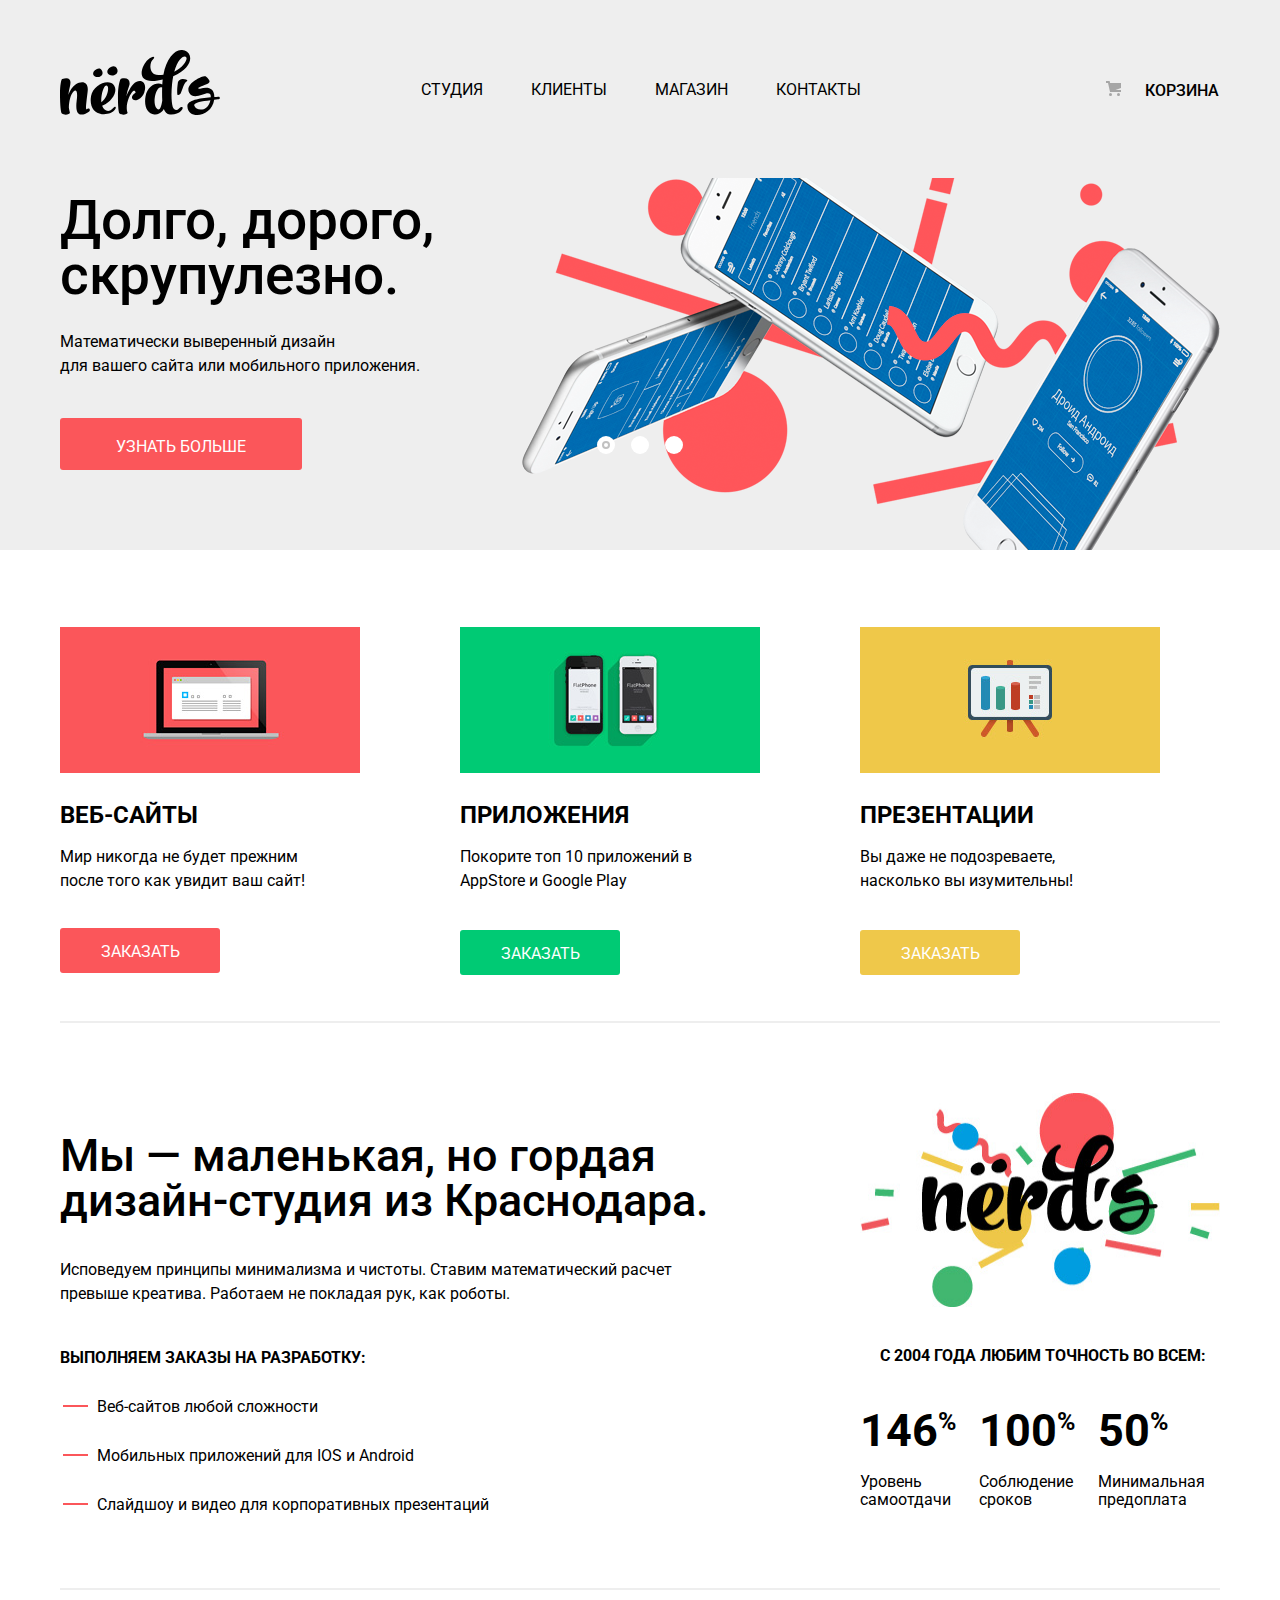
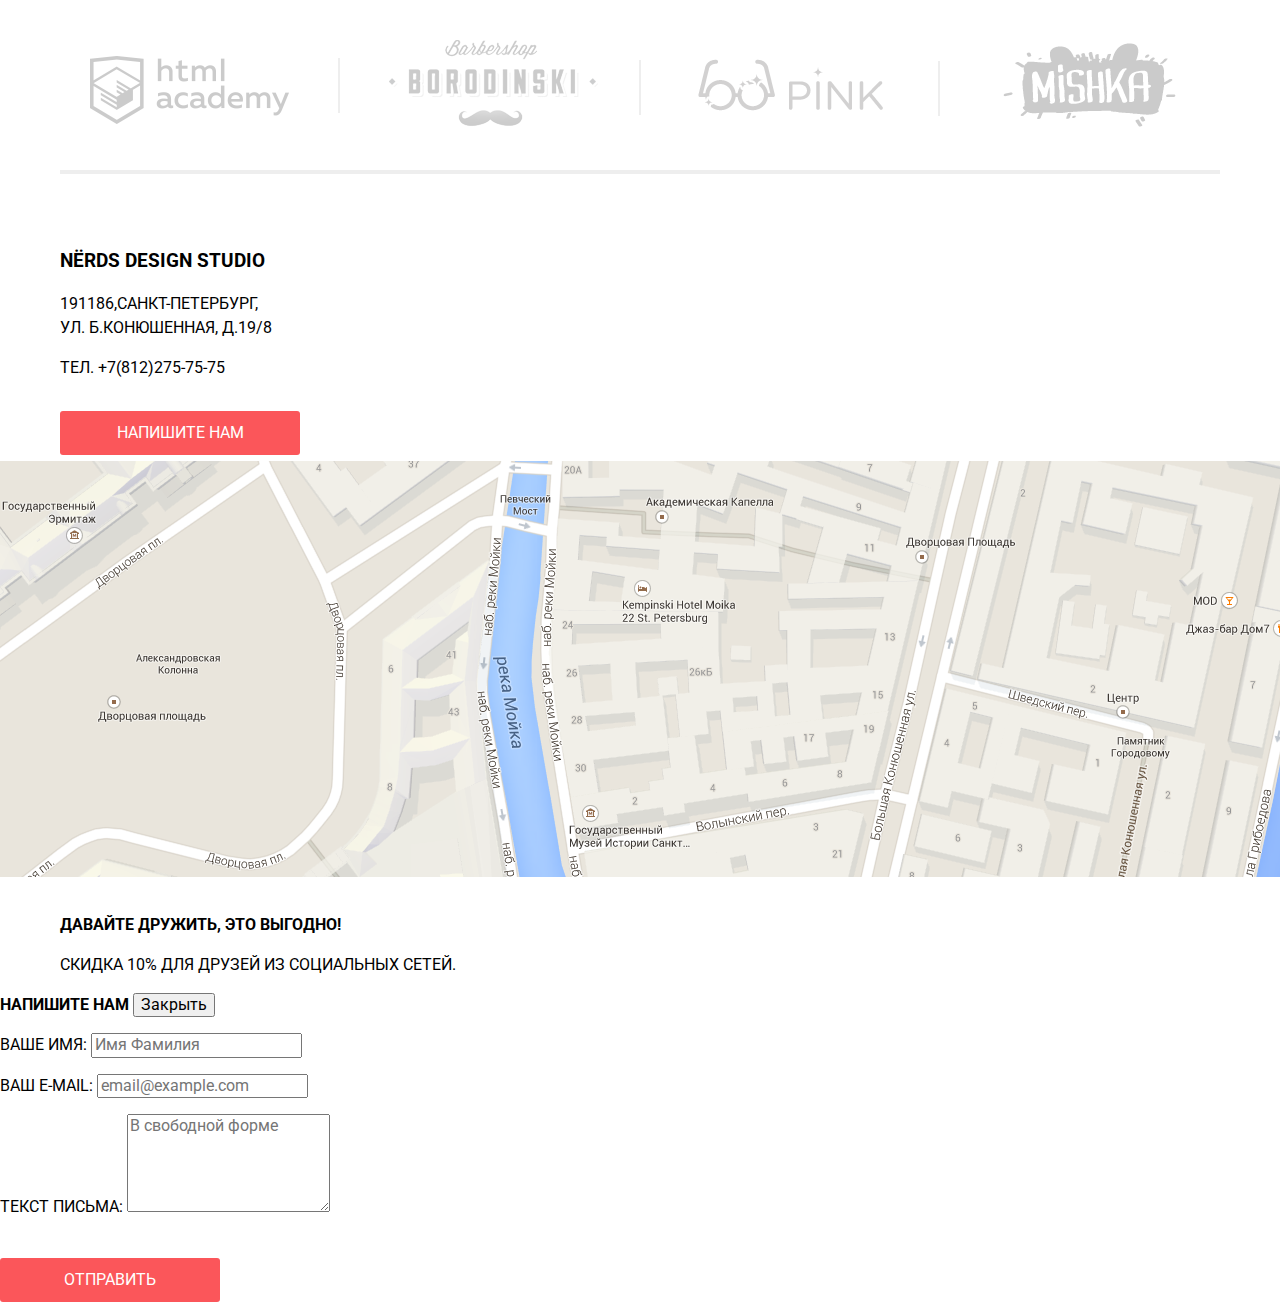
==== index.html @ 2852c3c3 "К макету3" ====
<!DOCTYPE html>
<html lang="ru">

<head>
  <meta charset="utf-8">
  <title>HTML Academy: Нёрдс</title>
  <link href="https://fonts.googleapis.com/css?family=Roboto:400,500,700&amp;subset=cyrillic" rel="stylesheet">
  <link href="css/normalize.css" rel="stylesheet">
  <link href="css/style.css" rel="stylesheet">
  <script src="js/script.js"></script>
</head>

<body>
  <header class="main-header">
    <div class="container">
      <nav class="main-navigation">
        <a class="logo">
        <img src="img/nerds-logo.svg" width="160" height="65" alt="NЕRDS дизайн-студия">
      </a>
        <ul class="site-navigation">
          <li class="site-navigation-item">
            <a href="studio.html">
            Студия
          </a>
          </li>
          <li class="site-navigation-item">
            <a href="clients.html">
            Клиенты
          </a>
          </li>
          <li class="site-navigation-item">
            <a href="inner.html">
            Магазин
          </a>
          </li>
          <li class="site-navigation-item">
            <a href="contacts.html">
            Контакты
          </a>
          </li>
        </ul>
        <div class="user-navigation">
          <p class="cart">
            <img src="img/cart-icon.svg">
            <a href="cart.html">
            Корзина
          </a>
          </p>
        </div>
      </nav>
      <section class="slider">
        <h2 class="visually-hidden">Наши преимущества</h2>
        <div class="slider-controls">
          <i class="active"></i>
          <i></i>
          <i></i>
        </div>
        <article class="slider-item first">
          <p class="title">Долго, дорого,<br> скрупулезно.
          </p>
          <p class="text">Математически выверенный дизайн<br> для вашего сайта или мобильного приложения.</p>
          <a class="button button-slider" href=#>Узнать больше</a>
        </article>
        <article class="slider-item second">
          <p class="title">Любим математику как никто другой</p>
          <p class="text">Никакого креатива, только математические формулы для расчета идеальных пропорций.</p>
          <a class="button button-slider" href=#>Узнать больше</a>
        </article>
        <article class="slider-item third">
          <p class="title">Только ночь,<br> только хардкор</p>
          <p class="text">Работать днем, как все? Мы против этого.<br> Ближе к полуночи работа только начинается.</p>
          <a class="button button-slider" href=#>Узнать больше</a>
        </article>
      </section>
    </div>
  </header>
  <main class="container">
    <section class="advantages">
      <h2 class="visually-hidden">Наши услуги</h2>
      <ul>
        <li class="advantage-item">
          <img src="img/web.png" width="300" height="146" alt="Веб-сайты">
          <h3>Веб-сайты</h3>
          <p>Мир никогда не будет прежним после того как увидит ваш сайт!</p>
          <a class="button advantage-web" href=#>Заказать</a>
        </li>
        <li class="advantage-item">
          <img src="img/apps.png" width="300" height="146" alt="Приложения">
          <h3>Приложения</h3>
          <p>Покорите топ 10 приложений в AppStore и Google Play</p>
          <a class="button advantage-app" href=#>Заказать</a>
        </li>
        <li class="advantage-item">
          <img src="img/presentation.png" width="300" height="146" alt="Презентации">
          <h3>Презентации</h3>
          <p>Вы даже не подозреваете,<br>насколько вы изумительны!</p>
          <a class="button advantage-presentation" href=#>Заказать</a>
        </li>
      </ul>
    </section>
    <div class="wrap-column">
      <div class="information">
        <h3>Мы — маленькая, но гордая
           дизайн-студия из Краснодара.</h3>
        <p>Исповедуем принципы минимализма и чистоты. Ставим математический расчет превыше креатива. Работаем не покладая рук, как роботы.</p>
        <b>Выполняем заказы на разработку:</b>
        <ul class="products">
          <li class="product-item">
            Веб-сайтов любой сложности
          </li>
          <li class="product-item">
            Мобильных приложений для IOS и Android
          </li>
          <li class="product-item">
            Слайдшоу и видео для корпоративных презентаций
          </li>
        </ul>
      </div>

      <div class="statistic">
        <h2 class="visually-hidden">Наша статистика</h2>
        <figure>
          <img src="img/nerds-illustration.png" width="360" height="214" alt="логотип NERDS">
        </figure>

        <h3>С 2004 года любим точность во всем:</h3>
        <ul>
          <li class="statistic-item">
            <b>146<span>%</span></b>
            <p>Уровень самоотдачи</p>
          </li>
          <li class="statistic-item">
            <b>100<span>%</span></b>
            <p>Соблюдение сроков</p>
          </li>
          <li class="statistic-item">
            <b>50<span>%</span></b>
            <p>Минимальная предоплата</p>
          </li>
        </ul>
      </div>
    </div>
    <section class="wrap-partners">
      <h2 class="visually-hidden">Наши партнеры</h2>
      <ul class="partners">
        <li class="partner-item">
          <a class="logo-item" href="https://htmlacademy.ru/intensive/htmlcss">
           <img src="img/logo-html.png" alt="лого htmlacademy">
         </a>
        </li>
        <li class="partner-item">
          <a class="logo-item" href="borodinsky.ru">
           <img src="img/logo-barber.png" alt="лого барбершоп Бородинский">
         </a>
        </li>
        <li class="partner-item">
          <a class="logo-item" href="pink.ru">
           <img src="img/logo-pinkapp.png" alt="лого Pink">
         </a>
        </li>
        <li class="partner-item">
          <a class="logo-item" href="mishka.ru">
           <img src="img/logo-mishkashop.png" alt="лого Mishka">
         </a>
        </li>
      </ul>
    </section>
  </main>
  <footer class="main-footer">
    <h3 class="visually-hidden">Контакты</h3>
    <section class="map-container">
      <div class="container">
        <div class="container-mark">
          <h3 class="visually-hidden">Как до нас добраться</h3>
          <h3>NЁRDS DESIGN STUDIO</h3>
          <p class="text">191186,Санкт-Петербург,<br> ул. Б.Конюшенная, д.19/8</p>
          <p class="phone">тел. +7(812)275-75-75</p>
          <a class="button write" href="#">
            Напишите нам
          </a>
        </div>
      </div>
      <img src="img/map.png" alt="Адрес офиса:Санкт-Петербург, ул. Б.Конюшенная, д.19/8">
    </section>
    <div class="container">
      <section class="social">
        <div class="footer-social">
          <a class="social-vk" href="#"><svg xmlns="http://www.w3.org/2000/svg" width="26" height="15" viewBox="0 0 26 15"><path fill="#FFF" d="M16.138 11.51c.956-.309 2.18 2.04 3.483 2.939.978.681 1.727.534 1.727.534l3.473-.05s1.815-.112.957-1.554c-.071-.12-.503-1.069-2.585-3.022-2.177-2.043-1.882-1.712.739-5.244 1.597-2.153 2.236-3.468 2.036-4.028-.192-.539-1.365-.399-1.365-.399L20.69.713c-.381.001-.704.119-.851.515-.003.004-.621 1.666-1.445 3.079-1.741 2.989-2.436 3.148-2.724 2.961-.661-.433-.494-1.737-.494-2.664 0-2.897.432-4.105-.846-4.417-.427-.104-.739-.172-1.828-.182-1.392-.021-2.574 0-3.244.329-.445.223-.786.712-.579.74.26.035.843.16 1.155.586.401.552.389 1.789.389 1.789s.229 3.411-.54 3.834c-.528.29-1.25-.302-2.803-3.016-.793-1.388-1.392-2.922-1.392-2.922s-.116-.285-.326-.441c-.25-.185-.6-.244-.6-.244L.848.684S.29.7.085.946c-.182.218-.015.668-.015.668s2.909 6.881 6.203 10.347c3.02 3.182 6.452 2.971 6.452 2.971h1.555s.469-.054.709-.312c.224-.24.214-.691.214-.691s-.031-2.109.935-2.419z"/></svg></a>
          <a class="social-fb" href="#"><svg xmlns="http://www.w3.org/2000/svg" width="12" height="22" viewBox="0 0 12 22"><path fill="#FFF" d="M12 4V0H8a4 4 0 0 0-4 4v4H0v4h4v10h4V12h4V8H8V4h4z"/></svg></a>
          <a class="social-inst" href="#"><svg xmlns="http://www.w3.org/2000/svg" width="21" height="21" viewBox="0 0 21 21"><path fill="#FFF" d="M18 0H3C1.35 0 0 1.35 0 3v15c0 1.65 1.35 3 3 3h15c1.65 0 3-1.35 3-3V3c0-1.65-1.35-3-3-3zm-7.5 7c1.93 0 3.5 1.57 3.5 3.5S12.43 14 10.5 14 7 12.43 7 10.5 8.57 7 10.5 7zM18 18H3V9h1.181A6.504 6.504 0 0 0 4 10.5a6.5 6.5 0 1 0 13 0 6.45 6.45 0 0 0-.181-1.5H18v9zm0-11h-4V3h4v4z"/></svg></a>
        </div>
        <div class="promote">
          <b>Давайте дружить, это выгодно!</b>
          <p>Скидка 10% для друзей из социальных сетей.</p>
        </div>
      </section>
    </div>
  </footer>
  <div class="modal-form">
    <b>Напишите нам</b>
    <button class="modal-close" type="button">Закрыть</button>
    <form class="write-us" method="post" action="https://echo.htmlacademy.ru">
      <div class="form-area">
        <div class="form-wrap">
          <p class="input-write name">
            <label for="user-name">Ваше имя:</label>
            <input id="user-name" type="text" name="name" placeholder="Имя Фамилия">
          </p>
          <p class="input-write email">
            <label for="user-email">Ваш e-mail:</label>
            <input id="user-email" type="text" name="email" placeholder="email@example.com">
          </p>
        </div>
        <p class="input-write letter">
          <label for="user-letter">Текст письма:</label>
          <textarea id="user-letter" rows="5" placeholder="В свободной форме"></textarea>
        </p>
        <button type="submit" class="button send">Отправить</button>
      </div>
    </form>
  </div>
</body>

</html>
---- css/style.css ----
/* Общие стили */

body
{
    font-family: "Roboto", "Arial", sans-serif;
    font-size: 16px;
    font-weight: regular;
    line-height: 24px;

    width: 100%;
    min-width: 1200px;
    margin: 0;

    text-transform: uppercase;

    color: black;
    background-color: #ffffff;
}

a
{
    text-decoration: none;
}

.visually-hidden
{
    position: absolute;

    clip: rect(0 0 0 0);

    width: 1px;
    height: 1px;
    margin: -1px;
}

.container
{
    width: 1160px;
    margin: 0 auto;
    padding: 0 20px;
}

/* Стили кнопок */

.button
{
    font-size: 16px;
    line-height: 18px;

    display: inline-block;

    width: 200px;
    margin-top: 30px;
    margin-bottom: 30px;
    padding-top: 20px;
    padding-right: 30px;
    padding-bottom: 20px;
    padding-left: 30px;

    text-align: center;
    vertical-align: middle;
    text-transform: uppercase;

    color: #ffffff;
    border: none;
    border-radius: 3px;
    background-color: #fb565a;
}

.button:hover
{
    color: #ffffff;
    background-color: #e74246;
}

.button:active
{
    color: #e26c6e;
    background-color: #d7373b;
}

.button-slider
{
    font-size: 16px;
    line-height: 18px;

    width: 182px;
    height: 10px;
    margin-bottom: 80px;
    padding-bottom: 22px;
}

.button-show
{
    width: 260px;

    text-align: center;

    color: #000000;
    background-color: #eeeeee;
}

.button-show:hover
{
    color: #000000;
    background-color: #dfdfdf;
}

.button-show:active
{
    color: #959595;
    background-color: #d5d5d5;
    box-shadow: 10px;
}
.write
{
    width: 180px;
    margin-top: 15px;
    margin-bottom: 6px;
    padding-top: 13px;
    padding-bottom: 13px;

    text-align: center;
}

.send
{
    width: 220px;
    margin-top: 23px;
    margin-bottom: 6px;
    padding-top: 13px;
    padding-bottom: 13px;

    text-align: center;
}
/* Header и навигация */

.top
{
    background-color: #eeeeee;
}

.logo:hover
{
    opacity: .7;
}

.logo:active
{
    opacity: .4;
}

.main-header
{
    background-color: #eeeeee;
}
.header
{
    padding-top: 49px;
}
.main-header ul
{
    padding: 0;

    list-style: none;
}

.main-navigation a
{
    color: black;
}

.main-navigation a:hover
{
    color: #fb565a;
}

.main-navigation a:focus
{
    color: #a6a6a6;
}

.main-navigation .active
{
    border-bottom: 2px solid #fb565a;
}

.main-navigation
{
    font-size: 16px;
    line-height: 30px;

    display: flex;
    flex-direction: row;

    padding-top: 50px;

    text-transform: uppercase;

    justify-content: flex-start;
}

.site-navigation
{
    display: flex;

    width: 440px;
    max-width: 440px;
    margin-top: 25px;
    margin-left: 201px;
    padding: 0;

    justify-content: space-between;
    flex-wrap: wrap;
}


.user-navigation
{
    font-size: 16px;
    font-weight: 500;
    line-height: 30px;

    margin-top: 10px;
}

.cart
{
    margin-left: 245px;
}

.cart img
{
    margin-right: 20px;
}

h1
{
    font-size: 55px;
    font-weight: 500;
    line-height: 55px;

    margin-bottom: 0;
    padding-top: 28px;
    padding-bottom: 110px;

    text-align: center;
    text-transform: none;
}

/* Слайдер */

.slider
{
    position: relative;

    width: 100%;
    margin-top: 53px;
}
.slider-controls
{
    font-size: 0;

    position: absolute;
    z-index: 100;
    bottom: 104px;
    left: 50%;

    width: 160px;
    height: 18px;

    transform: translateX(-50%);
    text-align: center;
}

.slider-controls i
{
    position: relative;

    display: inline-block;

    width: 18px;
    height: 18px;
    padding: 8px;

    cursor: pointer;
    vertical-align: middle;

    border-radius: 50%;
}

.slider-controls i::after
{
    position: absolute;
    z-index: 1;
    top: 8px;
    left: 8px;

    width: 18px;
    height: 18px;

    content: "";

    border-radius: 50%;
    background: #ffffff;
}

.slider-controls .active::before
{
    position: absolute;
    z-index: 2;
    top: 50%;
    left: 50%;

    width: 4px;
    height: 4px;
    margin: -4px;

    content: "";

    border: 2px solid #c1c1c1;
    border-radius: 50%;
    background-color: inherit;
}
.slider-item
{
    padding-top: 15px;

    background-repeat: no-repeat;
    background-position: right bottom;
    background-size: auto;
}

.slider-item .title
{
    font-size: 55px;
    font-weight: 500;
    line-height: 55px;

    max-width: 600px;
    margin: 0;
    margin-bottom: 27px;

    text-transform: none;
}

.slider-item .text
{
    font-size: 16px;
    line-height: 24px;

    max-width: 430px;
    margin: 0;
    margin-bottom: 10px;

    text-transform: none;

    color: #000000;
}

.first
{
    background-image: url("../img/slide-first.png");
}

.second
{
    display: none;

    background-image: url("../img/slide-second.png");
    background-position: 100% 0;
}

.third
{
    display: none;

    background-image: url("../img/slide-third.png");
    background-position: 100% 20px;
}

.wrap-slider
{
    display: flex;
    flex-direction: row;
}

/* Cтили преимуществ */

.advantages
{
    width: 100%;
    margin-top: 70px;
    margin-bottom: 60px;

    border-bottom: 2px solid #eeeeee;
}

.advantages ul
{
    display: flex;
    flex-direction: row;

    width: 100%;
    margin-top: 77px;
    padding: 0;

    list-style: none;

    justify-content: flex-start;
}

.advantage-item
{
    width: 300px;
    min-height: 348px;
    margin-right: 100px;
}
.advantage-item:first-child
{
    margin-left: 0;
}

.advantages h3
{
    font-size: 24px;
    line-height: 30px;

    margin-top: 20px;
    margin-bottom: 15px;

    text-transform: uppercase;
}

.advantages p
{
    font-size: 16px;
    line-height: 24px;

    width: 260px;
    margin: 0;
    margin-bottom: 25px;

    text-transform: none;

    color: #000000;
}

.advantage-web
{
    display: inline-block;

    width: 100px;
    margin-top: 10px;
    padding-top: 15px;
    padding-bottom: 12px;
}

.advantage-app
{
    display: inline-block;

    width: 100px;
    margin-top: 12px;
    padding-top: 15px;
    padding-bottom: 12px;

    background-color: #00ca74;
}

.advantage-app:hover
{
    background-color: #00bc6c;
}

.advantage-app:active
{
    color: #4dc491;
    background-color: #00aa62;
}

.advantage-presentation
{
    display: inline-block;

    width: 100px;
    margin-top: 12px;
    padding-top: 15px;
    padding-bottom: 12px;

    background-color: #efc84a;
}

.advantage-presentation:hover
{
    background-color: #eab534;
}

.advantage-presentation:active
{
    color: #ebba53;
    background-color: #e5a722;
}


/* Стили информации и статистики */

.wrap-column
{
    display: flex;
    flex-direction: row;

    width: 100%;
    margin-top: 70px;
    padding-bottom: 55px;

    border-bottom: 2px solid #eeeeee;

    justify-content: space-between;
}

.information
{
    width: 660px;

    list-style: none;
}

.information ul
{
    list-style: none;
}

.statistic ul
{
    list-style: none;
}


.information h3
{
    font-size: 45px;
    font-weight: 500;
    line-height: 45px;

    margin: 0;
    margin-top: 40px;
    margin-bottom: 35px;

    text-transform: none;
}

.information b
{
    font-size: 16px;
    font-weight: bold;
    line-height: 24px;
}
.information p
{
    font-size: 16px;
    line-height: 24px;

    margin-top: 5px;
    margin-bottom: 40px;

    text-transform: none;

    color: #000000;
}
.products ul
{
    padding: 0;

    list-style: none;
}
.product-item
{
    font-size: 16px;
    line-height: 24px;

    margin-top: 25px;

    text-transform: none;

    color: #000000;
}
.products li:before
{
    display: inline-block;

    width: 25px;
    height: 2px;
    margin: 0 5px 4px -37px;

    content: "";
    vertical-align: middle;

    background-color: #fb565a;
}

.statistic-item b
{
    font-size: 45px;
    line-height: 45px;
}
.statistic-item span
{
    font-size: 25px;

    vertical-align: super;
}

.statistic
{
    display: flex;
    flex-direction: column;

    width: 360px;

    justify-content: flex-start;
}

.statistic figure
{
    margin: 0;
}

.statistic h3
{
    font-size: 16px;
    line-height: 24px;

    margin-top: 30px;
    margin-left: 20px;
}

.statistic ul
{
    display: flex;

    margin-top: 5px;
    padding: 0;

    justify-content: flex-start;
}

.statistic b
{
    font-size: 45px;
    line-height: 45px;
}

.statistic p
{
    font-size: 16px;
    line-height: 18px;

    margin: 0;
    padding-top: 20px;

    text-transform: none;
}

.statistic-item
{
    width: 100px;
    margin-top: 10px;
    margin-left: 19px;
}

.statistic-item:first-child
{
    margin-left: 0;
}


/* Cтили лого партнеров */

.wrap-partners
{
    margin-top: 50px;
    margin-bottom: 75px;

    border-bottom: 2px solid #eeeeee;
}

.partners
{
    position: relative;

    display: flex;
    flex-direction: row;

    margin: 0;
    padding: 0;

    list-style: none;

    text-align: center;

    border-bottom: 2px solid #eeeeee;

    justify-content: flex-start;
    flex-wrap: wrap;
    align-items: center;
}

.logo-item
{
    display: inline-block;

    vertical-align: middle;
}

.partner-item a
{
    opacity: .2;
}

.partner-item a:hover
{
    opacity: 1;
}

.partner-item a:active
{
    opacity: .1;
}
.partner-item:first-of-type
{
    margin-top: 10px;
    margin-left: 30px;
}

.partner-item
{
    position: relative;

    margin-right: 100px;
    padding-bottom: 33px;

    cursor: pointer;
}

.partner-item:last-child
{
    margin-right: 0;
    margin-left: 20px;
}
.partner-item:first-child::after
{
    position: absolute;
    top: 2px;
    right: -51px;

    width: 2px;
    height: 55px;

    content: "";

    background: #eeeeee;
}
.partner-item:nth-of-type(2)::after
{
    position: absolute;
    top: 20px;
    right: -43px;

    width: 2px;
    height: 55px;

    content: "";

    background: #eeeeee;
}
.partner-item:nth-of-type(3)::after
{
    position: absolute;
    top: 2px;
    right: -57px;

    width: 2px;
    height: 55px;

    content: "";

    background: #eeeeee;
}

/* Cтили фильтра */
.filter-item
{
    margin: 0;
    padding: 0;

    border: none;
}
.range-filter
{
    width: 260px;
}
.filter-item legend
{
    font-size: 18px;
    font-weight: 700;
    line-height: 24px;

    margin-top: 40px;

    text-transform: uppercase;
}
.range-controls
{
    position: relative;

    height: 41px;
    margin-top: 50px;
    margin-bottom: 15px;
    padding-top: 39px;
    padding-right: 20px;
    padding-left: 20px;

    border-radius: 5px;
    background-color: #f1f1f1;
}
.range-controls .scale
{
    height: 2px;

    background: #d7dcde;
}
.range-controls .bar
{
    width: 70%;
    height: 2px;

    background: #00ca74;
}
.range-controls .toggle
{
    position: absolute;
    top: 31px;
    left: 0;

    width: 4px;
    height: 4px;
    padding: 0;

    cursor: pointer;

    border: 8px solid #fff;
    border-radius: 50%;
    background-color: #ababab;
    box-shadow: 0 2px 1px 0 #cfcfcf;
}
.range-controls .toggle-min
{
    left: 18px;
}
.range-controls .toggle-max
{
    left: 160px;
}
.price-controls
{
    font-size: 0;
}
.price-controls label
{
    font-size: 16px;

    display: inline-block;

    width: 50%;

    vertical-align: middle;
    text-transform: uppercase;
}
.price-controls input
{
    font-family: "Roboto", "Arial", sans-serif;
    font-size: 16px;

    width: 60px;
    margin-left: 10px;
    padding: 8px 10px;

    text-align: center;

    color: #283136;
    border: none;
    border-radius: 5px;
    background: #f1f1f1;
}
.max-price
{
    text-align: right;
}
.filter-grid
{
    font-size: 16px;

    margin-top: 60px;
    padding: 0;

    color: #c1c1c1;
    border: none;
}
.filter-grid p
{
    font-size: 16px;
    line-height: 20px;

    text-align: left;
    text-transform: none;

    opacity: .8;
    color: #283136;
}
.filter-grid p:hover
{
    opacity: 1;
}

.filter-grid legend
{
    font-size: 18px;
    font-weight: 700;
    line-height: 24px;

    text-transform: uppercase;

    color: #000000;
}

.filter-specials
{
    font-size: 16px;

    margin-top: 30px;
    padding: 0;

    color: #c1c1c1;
    border: none;
}
.filter-specials legend
{
    font-size: 18px;
    font-weight: 700;
    line-height: 24px;

    text-transform: uppercase;

    color: #000000;
}

.filter-specials p
{
    font-size: 16px;
    line-height: 20px;

    text-align: left;
    text-transform: none;

    opacity: .8;
    color: #283136;
}

.filter-specials p:hover
{
    opacity: 1;
}

.filter-grid .filter-specials input[type="checkbox"],
input[type="radio"]
{
    display: none;
}
.filter-grid input[type="radio"] + label:before
{
    display: inline-block;

    width: 25px;
    height: 25px;
    margin-right: 5px;

    content: "";
    text-align: center;
    vertical-align: middle;

    opacity: .4;
    background-image: url("../img/radio-off.png");
    background-repeat: no-repeat;
    background-position: left center;
}
.filter-grid input[type="radio"]:checked + label:before
{
    background-image: url("../img/radio-on.png");
}

.filter-specials input[type="checkbox"] + label:before
{
    display: inline-block;

    width: 30px;
    height: 23px;
    margin-right: 3px;

    content: "";
    vertical-align: middle;

    opacity: .4;
    background-image: url("../img/checkbox-off.png");
    background-repeat: no-repeat;
    background-position: left center;
}

.filter-specials input[type="checkbox"]:checked + label:before
{
    background-image: url("../img/checkbox-on.png";
}

.wrap-filter
{
    display: block;

    width: 260px;
    padding: 0;
}




/* Стили сортировки */

.sort-wrap
{
    display: flex;

    justify-content: flex-start;
}

.sort-item a
{
    font-size: 14px;
    line-height: 18px;

    color: #e5e5e5;
}

.sort-item a:hover
{
    color: #adadad;
}

.sort-item a:focus
{
    color: #000000;
}
.sort-item a:active
{
    color: #000000;
}
.sort-item .active
{
    color: #000000;
}

.sort-list
{
    display: flex;
    flex-direction: row;

    margin: 0;
    margin-right: 45px;
    margin-left: 265px;
    padding: 0;

    list-style: none;

    justify-content: flex-start;
}

.sort-item
{
    margin-right: 27px;
}
.sort-item:last-child
{
    margin-right: 0;
}

.sort-direction
{
    display: flex;
    flex-direction: row;

    margin: 0;
    padding: 0;

    list-style: none;
}
.direction-item:hover
{
    opacity: .5;
}
.direction-item .down
{
    opacity: .5;
}
.up
{
    padding-right: 18px;
}


/* Стили карточек клиентов и центральной секции */

.column
{
    display: flex;
    flex-direction: row;

    margin-top: 60px;

    justify-content: space-between;
}


.central b
{
    font-size: 18px;
    line-height: 18px;
}

.client h3
{
    font-size: 18px;
    line-height: 30px;

    color: #000000;
}

.clients
{
    display: flex;

    margin-top: 10px;
    padding: 0;

    flex-wrap: wrap;
    justify-content: space-between;
}

.client
{
    position: relative;

    margin-top: 35px;

    cursor: pointer;
}

.central
{
    display: flex;
    flex-direction: column;

    width: 760px;
    margin-left: auto;
}
.image-wrap
{
    position: relative;

    overflow: hidden;

    width: 360px;
    height: 617px;

    border-top-left-radius: 5px;
    border-top-right-radius: 5px;
    background-color: #f1f1f1;
}
.image-head
{
    font-size: 0;

    position: relative;

    width: 360px;
    height: 30px;
    padding-top: 10px;
    padding-left: 12px;
}
.image-head:before
{
    color: #f1f1f1;
}

.image-wrap:hover .client-description
{
    opacity: 1;
}
.image-wrap:hover .image-head
{
    background-color: #4d4d4d;
}

.image-head span
{
    display: inline-block;

    width: 10px;
    height: 10px;
    margin-right: 7px;

    vertical-align: middle;

    border-radius: 50%;
    background-color: #ffffff;
}
.client-description
{
    position: absolute;
    bottom: 0;

    overflow: auto;

    width: 360px;
    height: 233px;
    max-height: 233px;

    text-align: center;

    opacity: 0;
    background-color: #eeeeee;
}

.client-description:hover
{
    opacity: 1;
}
.client-description h3
{
    font-size: 18px;
    font-weight: bold;
    line-height: 30px;
}
.client-description p
{
    font-size: 16px;
    line-height: 18px;

    width: 240px;
    margin: 0 auto;
    margin-top: 15px;

    text-align: center;
    text-transform: none;

    color: #9c9c9c;
}

/* Стили пагинатора */

.paginator a:hover
{
    color: #000000;
    background-color: #dfdfdf;
}
.paginator
{
    font-size: 16px;
    line-height: 50px;

    display: flex;

    margin: 0;
    margin-top: 56px;
    margin-bottom: 58px;
    margin-left: 2px;
    padding: 0;

    list-style: none;

    text-align: left;
    text-transform: uppercase;

    flex-wrap: wrap;
}

.paginator-item
{
    display: inline;
}

.paginator-item a
{
    margin-right: 11px;
    padding: 16px 21px;

    color: #000000;
    border-radius: 3px;
    background-color: #eeeeee;
}
.paginator-item.active a
{
    padding: 13px 18px;

    border: 3px solid #dbdbdb;
    background-color: #ffffff;
}
.paginator-item a:active
{
    padding: 16px 21px;

    border: none;
    background-color: #d5d5d5;
    box-shadow: inset 0 3px 0 0 #bfbfbf;
}

.paginator-item .next:active a
{
    padding-right: 76px;
    padding-left: 76px;
}

.paginator-item.next li a
{
    width: 300px;
}

/* Стили футера */


.social
{
    display: flex;

    margin-top: 63px;
    margin-bottom: 77px;
}

.footer-social
{
    display: flex;

    width: 260px;
    margin: 0;
    margin-top: 2px;

    justify-content: flex-start;
}

.footer-social a
{
    position: relative;

    display: flex;

    width: 80px;
    height: 80px;
    margin-right: 7px;

    border-radius: 50%;
    background-color: #e1e1e1;
    background-repeat: no-repeat;
    background-position: center;

    align-items: center;
    justify-content: space-around;
}


.footer-social a:hover
{
    background-color: #e74246;
}

.footer-social a:active
{
    background-color: #d7373b;
}

.footer-contacts
{
    font-size: 16px;
    line-height: 18px;

    color: #000000;
}
.footer-contacts b
{
    font-size: 16px;
    font-weight: bold;
    line-height: 18px;
}
.promote
{
    margin-left: 140px;
    padding-top: 15px;
}
.promote b
{
    font-size: 36px;
    font-weight: bolder;

    text-transform: none;

    color: #000000;
}
.promote p
{
    font-size: 16px;
    line-height: 22px;

    margin: 0;
    margin-top: 10px;

    text-transform: none;

    color: #444444;
}

.map-container
{
    width: 100%;

    text-align: center;
}

.map-container img
{
    max-width: 100%;
}

.container-mark:before
{
    position: absolute;
    top: 35px;
    left: 680px;

    width: 231px;
    height: 190px;

    content: "";

    background: url("../img/map-marker.png");
}

.container-mark
{
    position: absolute;

    display: flex;
    flex-direction: column;

    width: 260px;
    margin-top: 60px;
    margin-bottom: 54px;
    padding: 30px;

    text-align: center;

    background: white;

    flex-wrap: wrap;
}

.container-mark h3
{
    margin-top: 25px;
    margin-bottom: 20px;
}
.container-mark .text
{
    margin: 0;

    text-transform: none;
}
.container-mark .phone
{
    margin-right: 30px;

    text-transform: none;
}
.footer-contacts h3
{
    margin-bottom: 33px;
}
.form-wrap
{
    display: flex;
    flex-direction: row;

    width: 760px;
}
.modal-form
{
    position: fixed;
    top: 50%;
    left: 50%;

    display: none;

    width: 960px;
    height: 590px;
    margin-top: -300px;
    margin-left: -550px;
    padding: 75px;

    background: white;
    box-shadow: 0 25px 100px 0 black;
}

.modal-form b
{
    font-size: 45px;
    font-weight: bold;
    line-height: 45px;

    position: relative;
    position: relative;
    top: 70px;

    margin-left: 100px;

    color: #000000;
}
.modal-show
{
    display: block;

    animation: bounce .6s;
}
@keyframes bounce
{
    0%
    {
        transform: translateY(-2000px);
    }
    70%
    {
        transform: translateY(30px);
    }
    90%
    {
        transform: translateY(-10px);
    }
    100%
    {
        transform: translateY(0);
    }
}

.form-area
{
    width: 760px;
    margin-top: 34px;
    margin-top: 100px;
    margin-right: 100px;
    margin-left: 100px;
}
.input-write label
{
    font-size: 16px;
    font-weight: bold;
    line-height: 18px;
}
.input-write input
{
    font-size: 16px;
    line-height: 18px;

    width: 360px;
    height: 48px;
    padding-left: 15px;

    opacity: .2;
    border: 2px solid black;
    border-radius: 3px;
    outline: none;
}



.input-write:first-child
{
    margin-right: 70px;
}
.input-write textarea
{
    font-size: 16px;
    line-height: 18px;

    width: 810px;
    height: 103px;
    padding-top: 15px;
    padding-left: 15px;

    resize: none;

    opacity: .2;
    border: 2px solid black;
    border-radius: 3px;
    outline: none;
}

.input-write .letter
{
    margin-top: 60px;
}

.input-write input:hover
{
    border-color: #b4b9bb;
}
.input-write input:focus
{
    border-color: #000000;
}
.input-write input:invalid
{
    border-color: #e74246;
}
.input-write textarea:hover
{
    border-color: #b4b9bb;
}
.input-write textarea:focus
{
    border-color: #000000;
}
.input-write textarea:invalid
{
    border-color: #e74246;
}

.input-write .name
{
    margin-left: 40px;
}
.modal-close
{
    font-size: 0;

    position: absolute;
    top: 80px;
    right: 60px;

    width: 30px;
    height: 30px;

    cursor: pointer;

    border: 0;
    outline: 0;
    background-color: transparent;
}

.modal-close:hover::before,
.modal-close:hover::after
{
    opacity: 1;
}

.modal-close:active::before,
.modal-close:active::after
{
    opacity: .2;
}

.modal-close::before,
.modal-close::after
{
    position: absolute;
    top: 10px;
    left: 2px;

    width: 20px;
    height: 3px;

    content: "";

    opacity: .5;
    border-radius: 2px;
    background-color: #fb565a;
}

.modal-close::before
{
    transform: rotate(45deg);
}

.modal-close::after
{
    transform: rotate(-45deg);
}
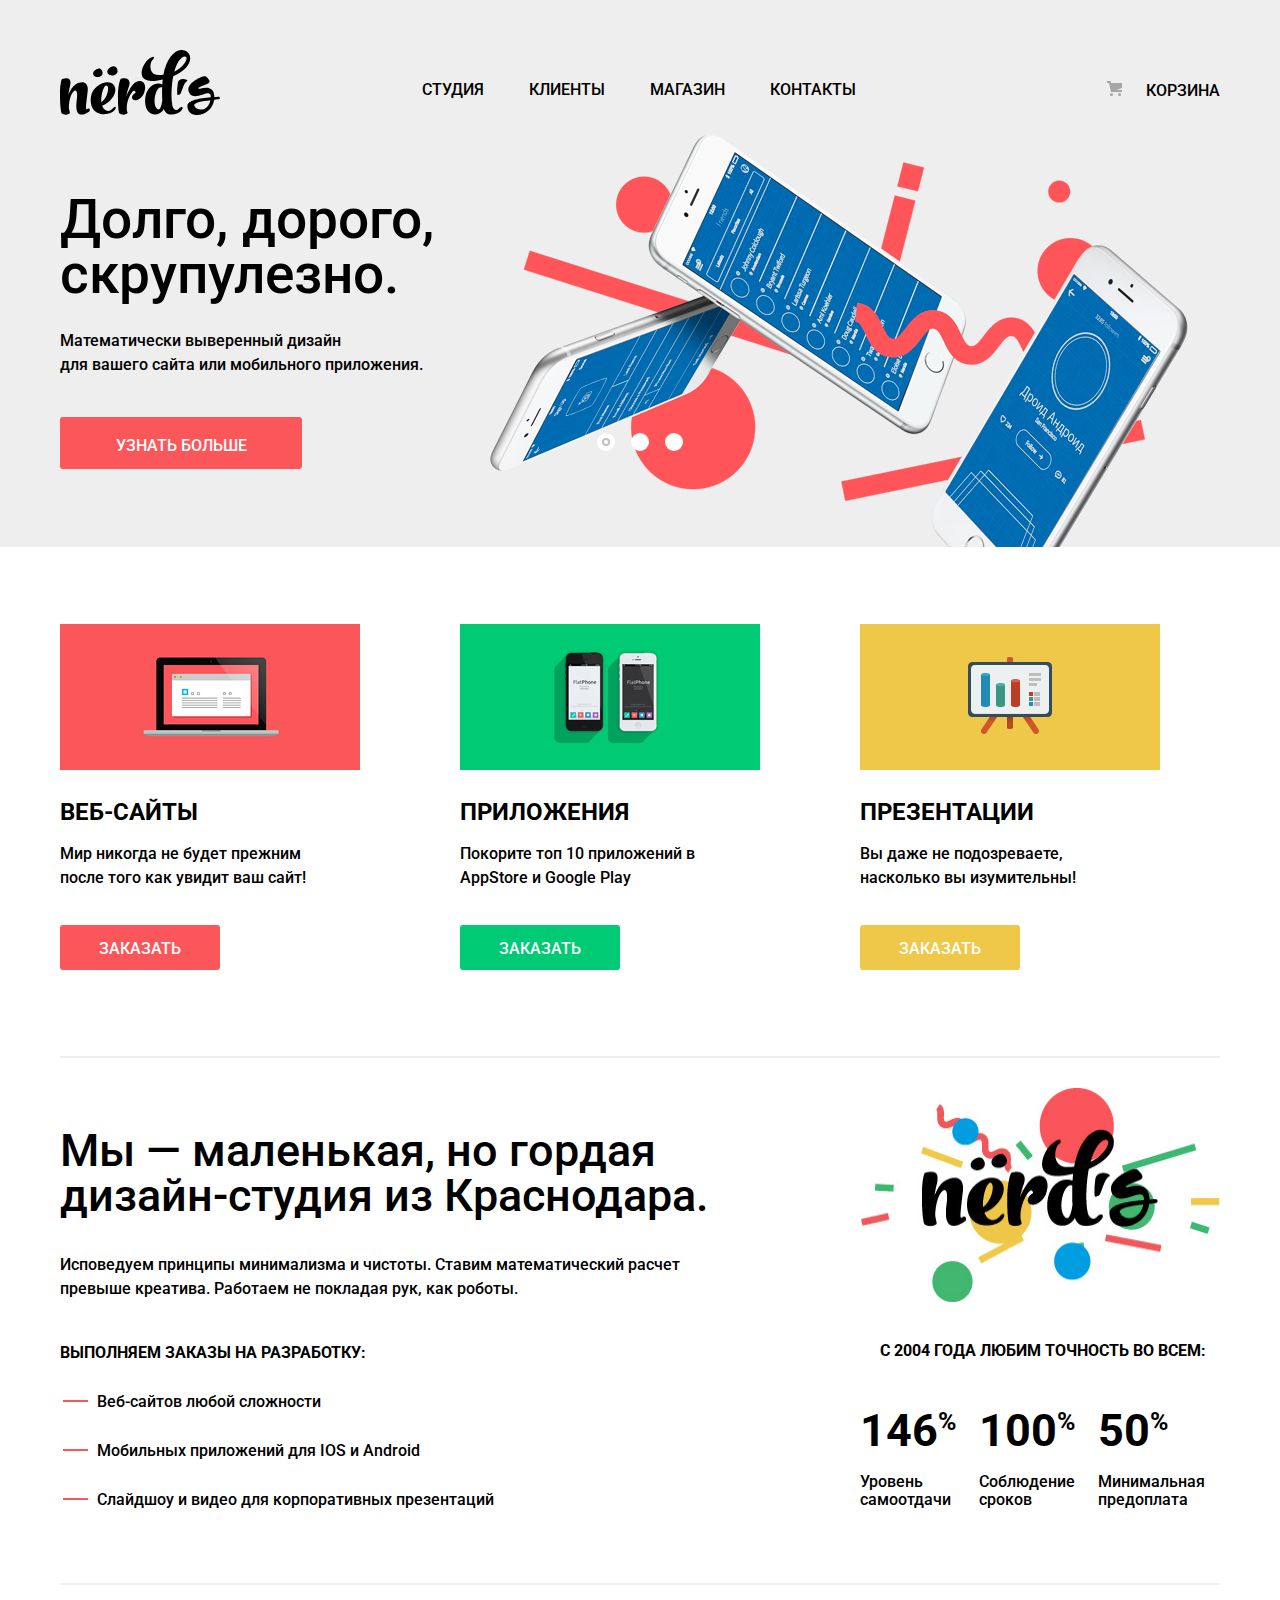
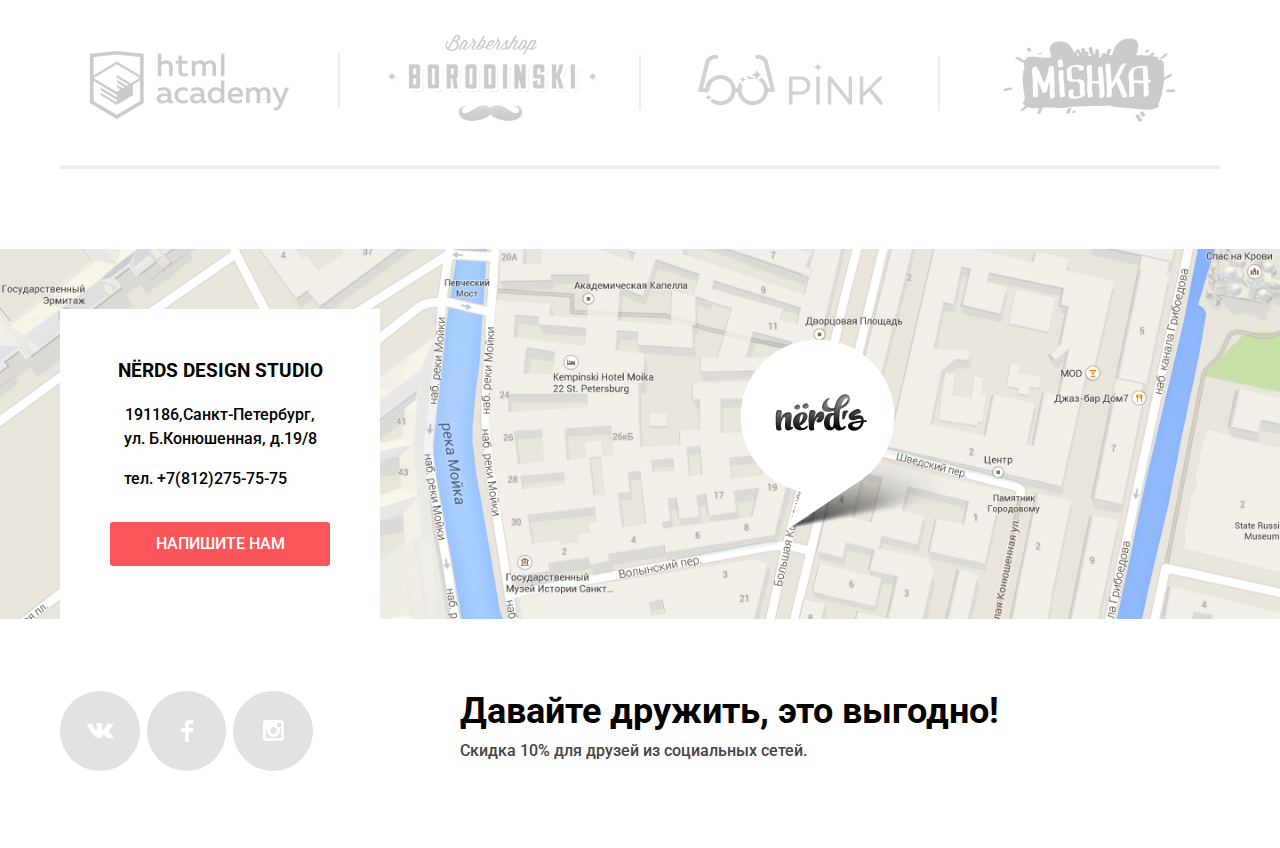
==== commit 8cebc770: "К макету4" ====
--- a/index.html
+++ b/index.html
@@ -7,7 +7,6 @@
   <link href="https://fonts.googleapis.com/css?family=Roboto:400,500,700&amp;subset=cyrillic" rel="stylesheet">
   <link href="css/normalize.css" rel="stylesheet">
   <link href="css/style.css" rel="stylesheet">
-  <script src="js/script.js"></script>
 </head>
 
 <body>
@@ -41,7 +40,7 @@
         </ul>
         <div class="user-navigation">
           <p class="cart">
-            <img src="img/cart-icon.svg">
+            <img src="img/cart-icon.svg" alt="корзина">
             <a href="cart.html">
             Корзина
           </a>
@@ -82,19 +81,19 @@
           <img src="img/web.png" width="300" height="146" alt="Веб-сайты">
           <h3>Веб-сайты</h3>
           <p>Мир никогда не будет прежним после того как увидит ваш сайт!</p>
-          <a class="button advantage-web" href=#>Заказать</a>
+          <a class="button advantage advantage-web" href=#>Заказать</a>
         </li>
         <li class="advantage-item">
           <img src="img/apps.png" width="300" height="146" alt="Приложения">
           <h3>Приложения</h3>
           <p>Покорите топ 10 приложений в AppStore и Google Play</p>
-          <a class="button advantage-app" href=#>Заказать</a>
+          <a class="button advantage advantage-app" href=#>Заказать</a>
         </li>
         <li class="advantage-item">
           <img src="img/presentation.png" width="300" height="146" alt="Презентации">
           <h3>Презентации</h3>
           <p>Вы даже не подозреваете,<br>насколько вы изумительны!</p>
-          <a class="button advantage-presentation" href=#>Заказать</a>
+          <a class="button advantage advantage-presentation" href=#>Заказать</a>
         </li>
       </ul>
     </section>
@@ -219,6 +218,7 @@
       </div>
     </form>
   </div>
+  <script src="js/script.js"></script>
 </body>
 
 </html>--- a/css/style.css
+++ b/css/style.css
@@ -1,1700 +1,1335 @@
 /* Общие стили */
 
-body
-{
-    font-family: "Roboto", "Arial", sans-serif;
-    font-size: 16px;
-    font-weight: regular;
-    line-height: 24px;
-
-    width: 100%;
-    min-width: 1200px;
-    margin: 0;
-
-    text-transform: uppercase;
-
-    color: black;
-    background-color: #ffffff;
-}
-
-a
-{
-    text-decoration: none;
-}
-
-.visually-hidden
-{
-    position: absolute;
-
-    clip: rect(0 0 0 0);
-
-    width: 1px;
-    height: 1px;
-    margin: -1px;
-}
-
-.container
-{
-    width: 1160px;
-    margin: 0 auto;
-    padding: 0 20px;
+body {
+  font-family: "Roboto", "Arial", sans-serif;
+  font-size: 16px;
+  font-weight: 500;
+  line-height: 24px;
+  width: 100%;
+  min-width: 1200px;
+  margin: 0;
+  text-transform: uppercase;
+  color: black;
+  background-color: #ffffff;
+}
+
+a {
+  text-decoration: none;
+}
+
+.visually-hidden {
+  position: absolute;
+  clip: rect(0 0 0 0);
+  width: 1px;
+  height: 1px;
+  margin: -1px;
+}
+
+.container {
+  width: 1160px;
+  margin: 0 auto;
+  padding: 0 20px;
 }
 
 /* Стили кнопок */
 
-.button
-{
-    font-size: 16px;
-    line-height: 18px;
-
-    display: inline-block;
-
-    width: 200px;
-    margin-top: 30px;
-    margin-bottom: 30px;
-    padding-top: 20px;
-    padding-right: 30px;
-    padding-bottom: 20px;
-    padding-left: 30px;
-
-    text-align: center;
-    vertical-align: middle;
-    text-transform: uppercase;
-
-    color: #ffffff;
-    border: none;
-    border-radius: 3px;
-    background-color: #fb565a;
-}
-
-.button:hover
-{
-    color: #ffffff;
-    background-color: #e74246;
-}
-
-.button:active
-{
-    color: #e26c6e;
-    background-color: #d7373b;
-}
-
-.button-slider
-{
-    font-size: 16px;
-    line-height: 18px;
-
-    width: 182px;
-    height: 10px;
-    margin-bottom: 80px;
-    padding-bottom: 22px;
-}
-
-.button-show
-{
-    width: 260px;
-
-    text-align: center;
-
-    color: #000000;
-    background-color: #eeeeee;
-}
-
-.button-show:hover
-{
-    color: #000000;
-    background-color: #dfdfdf;
-}
-
-.button-show:active
-{
-    color: #959595;
-    background-color: #d5d5d5;
-    box-shadow: 10px;
-}
-.write
-{
-    width: 180px;
-    margin-top: 15px;
-    margin-bottom: 6px;
-    padding-top: 13px;
-    padding-bottom: 13px;
-
-    text-align: center;
-}
-
-.send
-{
-    width: 220px;
-    margin-top: 23px;
-    margin-bottom: 6px;
-    padding-top: 13px;
-    padding-bottom: 13px;
-
-    text-align: center;
-}
+.button {
+  font-size: 16px;
+  line-height: 18px;
+  display: inline-block;
+  width: 200px;
+  margin-top: 30px;
+  margin-bottom: 30px;
+  padding-top: 20px;
+  padding-right: 30px;
+  padding-bottom: 20px;
+  padding-left: 30px;
+  text-align: center;
+  vertical-align: middle;
+  text-transform: uppercase;
+  color: #ffffff;
+  border: none;
+  border-radius: 3px;
+  background-color: #fb565a;
+}
+
+.button:hover {
+  color: #ffffff;
+  background-color: #e74246;
+}
+
+.button:active {
+  color: #e26c6e;
+  background-color: #d7373b;
+}
+
+.button-slider {
+  font-size: 16px;
+  line-height: 18px;
+  width: 182px;
+  height: 10px;
+  margin-bottom: 80px;
+  padding-bottom: 22px;
+}
+
+.button-show {
+  width: 260px;
+  text-align: center;
+  color: #000000;
+  background-color: #eeeeee;
+}
+
+.button-show:hover {
+  color: #000000;
+  background-color: #dfdfdf;
+}
+
+.button-show:active {
+  color: #959595;
+  background-color: #d5d5d5;
+  box-shadow: 10px;
+}
+
+.write {
+  width: 160px;
+  margin-top: 15px;
+  margin-bottom: 6px;
+  margin-left: 20px;
+  margin-right: 20px;
+  padding-top: 13px;
+  padding-bottom: 13px;
+  text-align: center;
+}
+
+.send {
+  width: 220px;
+  margin-top: 23px;
+  margin-bottom: 6px;
+  padding-top: 13px;
+  padding-bottom: 13px;
+  text-align: center;
+}
+
 /* Header и навигация */
 
-.top
-{
-    background-color: #eeeeee;
-}
-
-.logo:hover
-{
-    opacity: .7;
-}
-
-.logo:active
-{
-    opacity: .4;
-}
-
-.main-header
-{
-    background-color: #eeeeee;
-}
-.header
-{
-    padding-top: 49px;
-}
-.main-header ul
-{
-    padding: 0;
-
-    list-style: none;
-}
-
-.main-navigation a
-{
-    color: black;
-}
-
-.main-navigation a:hover
-{
-    color: #fb565a;
-}
-
-.main-navigation a:focus
-{
-    color: #a6a6a6;
-}
-
-.main-navigation .active
-{
-    border-bottom: 2px solid #fb565a;
-}
-
-.main-navigation
-{
-    font-size: 16px;
-    line-height: 30px;
-
-    display: flex;
-    flex-direction: row;
-
-    padding-top: 50px;
-
-    text-transform: uppercase;
-
-    justify-content: flex-start;
-}
-
-.site-navigation
-{
-    display: flex;
-
-    width: 440px;
-    max-width: 440px;
-    margin-top: 25px;
-    margin-left: 201px;
-    padding: 0;
-
-    justify-content: space-between;
-    flex-wrap: wrap;
-}
-
-
-.user-navigation
-{
-    font-size: 16px;
-    font-weight: 500;
-    line-height: 30px;
-
-    margin-top: 10px;
-}
-
-.cart
-{
-    margin-left: 245px;
-}
-
-.cart img
-{
-    margin-right: 20px;
-}
-
-h1
-{
-    font-size: 55px;
-    font-weight: 500;
-    line-height: 55px;
-
-    margin-bottom: 0;
-    padding-top: 28px;
-    padding-bottom: 110px;
-
-    text-align: center;
-    text-transform: none;
+.top {
+  background-color: #eeeeee;
+}
+
+.logo:hover {
+  opacity: .7;
+}
+
+.logo:active {
+  opacity: .4;
+}
+
+.main-header {
+  background-color: #eeeeee;
+}
+
+.header {
+  padding-top: 49px;
+}
+
+.main-header ul {
+  padding: 0;
+  list-style: none;
+}
+
+.main-navigation a {
+  color: black;
+}
+
+.main-navigation a:hover {
+  color: #fb565a;
+}
+
+.main-navigation a:focus {
+  color: #a6a6a6;
+}
+
+.main-navigation .active {
+  border-bottom: 2px solid #fb565a;
+}
+
+.main-navigation {
+  font-size: 16px;
+  line-height: 30px;
+  display: flex;
+  flex-direction: row;
+  padding-top: 50px;
+  text-transform: uppercase;
+  justify-content: space-between;
+}
+
+.site-navigation {
+  display: flex;
+  margin-top: 25px;
+  margin-right: 50px;
+  padding: 0;
+  width: 440;
+  justify-content: center;
+  flex-wrap: wrap;
+}
+
+.site-navigation-item {
+  margin-left: 45px;
+}
+
+.site-navigation-item:first-child {
+  margin-left: 0;
+}
+
+.site-navigation-item:last-child {
+  margin-right: 0;
+}
+
+.user-navigation {
+  font-size: 16px;
+  line-height: 30px;
+  margin-top: 10px;
+}
+
+.cart img {
+  margin-right: 20px;
+}
+
+h1 {
+  font-size: 55px;
+  font-weight: bold;
+  line-height: 55px;
+  margin-bottom: 0;
+  padding-top: 28px;
+  padding-bottom: 110px;
+  text-align: center;
+  text-transform: none;
 }
 
 /* Слайдер */
 
-.slider
-{
-    position: relative;
-
-    width: 100%;
-    margin-top: 53px;
-}
-.slider-controls
-{
-    font-size: 0;
-
-    position: absolute;
+.slider {
+  position: relative;
+  width: 100%;
+}
+
+.slider-controls {
+  font-size: 0;
+  position: absolute;
+  z-index: 100;
+  bottom: 104px;
+  left: 50%;
+  width: 160px;
+  height: 18px;
+  transform: translateX(-50%);
+  text-align: center;
+}
+
+.slider-controls i {
+  position: relative;
+  display: inline-block;
+  width: 18px;
+  height: 18px;
+  padding: 8px;
+  cursor: pointer;
+  vertical-align: middle;
+  border-radius: 50%;
+}
+
+.slider-controls i::after {
+  position: absolute;
+  z-index: 1;
+  top: 8px;
+  left: 8px;
+  width: 18px;
+  height: 18px;
+  content: "";
+  border-radius: 50%;
+  background: #ffffff;
+}
+
+.slider-controls .active::before {
+  position: absolute;
+  z-index: 2;
+  top: 50%;
+  left: 50%;
+  width: 4px;
+  height: 4px;
+  margin: -4px;
+  content: "";
+  border: 2px solid #c1c1c1;
+  border-radius: 50%;
+  background-color: inherit;
+}
+
+.slider-item {
+  height: 407px;
+  padding-top: 15px;
+  background-repeat: no-repeat;
+  background-position: right bottom;
+  background-size: auto;
+}
+
+.slider-item .title {
+  font-size: 55px;
+  font-weight: 500;
+  line-height: 55px;
+  max-width: 600px;
+  margin: 0;
+  margin-bottom: 27px;
+  padding-top: 52px;
+  text-transform: none;
+}
+
+.slider-item .text {
+  font-size: 16px;
+  line-height: 24px;
+  max-width: 430px;
+  margin: 0;
+  margin-bottom: 10px;
+  text-transform: none;
+  color: #000000;
+}
+
+.first {
+  background-image: url("../img/slide-first.png");
+  background-position: 93% 100%;
+}
+
+.second {
+  display: none;
+  background-image: url("../img/slide-second.png");
+  background-position: 100% 0;
+}
+
+.third {
+  display: none;
+  background-image: url("../img/slide-third.png");
+  background-position: 100% 20px;
+}
+
+.wrap-slider {
+  display: flex;
+  flex-direction: row;
+}
+
+/* Cтили преимуществ */
+
+.advantages {
+  width: 100%;
+  margin-top: 70px;
+  padding-bottom: 40px;
+  border-bottom: 2px solid #eeeeee;
+}
+
+.advantages ul {
+  display: flex;
+  flex-direction: row;
+  width: 100%;
+  margin-top: 77px;
+  padding: 0;
+  list-style: none;
+  justify-content: flex-start;
+}
+
+.advantage-item {
+  width: 300px;
+  min-height: 348px;
+  margin-right: 100px;
+}
+
+.advantage-item:first-child {
+  margin-left: 0;
+}
+
+.advantages h3 {
+  font-size: 24px;
+  line-height: 30px;
+  margin-top: 20px;
+  margin-bottom: 15px;
+  text-transform: uppercase;
+}
+
+.advantages p {
+  font-size: 16px;
+  line-height: 24px;
+  width: 260px;
+  margin: 0;
+  margin-bottom: 25px;
+  text-transform: none;
+  color: #000000;
+}
+
+.advantage {
+  display: inline-block;
+  width: 100px;
+  margin-top: 10px;
+  padding-top: 15px;
+  padding-bottom: 12px;
+}
+
+.advantage-app {
+  background-color: #00ca74;
+}
+
+.advantage-app:hover {
+  background-color: #00bc6c;
+}
+
+.advantage-app:active {
+  color: #4dc491;
+  background-color: #00aa62;
+}
+
+.advantage-presentation {
+  background-color: #efc84a;
+}
+
+.advantage-presentation:hover {
+  background-color: #eab534;
+}
+
+.advantage-presentation:active {
+  color: #ebba53;
+  background-color: #e5a722;
+}
+
+/* Стили информации и статистики */
+
+.wrap-column {
+  display: flex;
+  flex-direction: row;
+  width: 100%;
+  margin-top: 30px;
+  padding-bottom: 55px;
+  border-bottom: 2px solid #eeeeee;
+  justify-content: space-between;
+}
+
+.information {
+  width: 660px;
+  list-style: none;
+}
+
+.information ul {
+  list-style: none;
+}
+
+.statistic ul {
+  list-style: none;
+}
+
+.information h3 {
+  font-size: 45px;
+  font-weight: 500;
+  line-height: 45px;
+  margin: 0;
+  margin-top: 40px;
+  margin-bottom: 35px;
+  text-transform: none;
+}
+
+.information b {
+  font-size: 16px;
+  font-weight: bold;
+  line-height: 24px;
+}
+
+.information p {
+  font-size: 16px;
+  line-height: 24px;
+  margin-top: 5px;
+  margin-bottom: 40px;
+  text-transform: none;
+  color: #000000;
+}
+
+.products ul {
+  padding: 0;
+  list-style: none;
+}
+
+.product-item {
+  font-size: 16px;
+  line-height: 24px;
+  margin-top: 25px;
+  text-transform: none;
+  color: #000000;
+}
+
+.products li:before {
+  display: inline-block;
+  width: 25px;
+  height: 2px;
+  margin: 0 5px 4px -37px;
+  content: "";
+  vertical-align: middle;
+  background-color: #fb565a;
+}
+
+.statistic-item b {
+  font-size: 45px;
+  line-height: 45px;
+}
+
+.statistic-item span {
+  font-size: 25px;
+  vertical-align: super;
+}
+
+.statistic {
+  display: flex;
+  flex-direction: column;
+  width: 360px;
+  justify-content: flex-start;
+}
+
+.statistic figure {
+  margin: 0;
+}
+
+.statistic h3 {
+  font-size: 16px;
+  line-height: 24px;
+  margin-top: 30px;
+  margin-left: 20px;
+}
+
+.statistic ul {
+  display: flex;
+  margin-top: 10px;
+  padding: 0;
+  justify-content: flex-start;
+}
+
+.statistic b {
+  font-size: 45px;
+  line-height: 45px;
+}
+
+.statistic p {
+  font-size: 16px;
+  line-height: 18px;
+  margin: 0;
+  padding-top: 20px;
+  text-transform: none;
+}
+
+.statistic-item {
+  width: 100px;
+  margin-top: 10px;
+  margin-left: 19px;
+}
+
+.statistic-item:first-child {
+  margin-left: 0;
+}
+
+/* Cтили лого партнеров */
+
+.wrap-partners {
+  margin-top: 50px;
+  margin-bottom: 80px;
+  border-bottom: 2px solid #eeeeee;
+}
+
+.partners {
+  position: relative;
+  display: flex;
+  flex-direction: row;
+  margin: 0;
+  padding: 0;
+  list-style: none;
+  text-align: center;
+  border-bottom: 2px solid #eeeeee;
+  justify-content: flex-start;
+  flex-wrap: wrap;
+  align-items: center;
+}
+
+.logo-item {
+  display: inline-block;
+  vertical-align: middle;
+}
+
+.partner-item a {
+  opacity: .2;
+}
+
+.partner-item a:hover {
+  opacity: 1;
+}
+
+.partner-item a:active {
+  opacity: .1;
+}
+
+.partner-item:first-of-type {
+  margin-top: 10px;
+  margin-left: 30px;
+}
+
+.partner-item {
+  position: relative;
+  margin-right: 100px;
+  padding-bottom: 33px;
+  cursor: pointer;
+}
+
+.partner-item:last-child {
+  margin-right: 0;
+  margin-left: 20px;
+}
+
+.partner-item:first-child::after {
+  position: absolute;
+  top: 2px;
+  right: -51px;
+  width: 2px;
+  height: 55px;
+  content: "";
+  background: #eeeeee;
+}
+
+.partner-item:nth-of-type(2)::after {
+  position: absolute;
+  top: 20px;
+  right: -43px;
+  width: 2px;
+  height: 55px;
+  content: "";
+  background: #eeeeee;
+}
+
+.partner-item:nth-of-type(3)::after {
+  position: absolute;
+  top: 2px;
+  right: -57px;
+  width: 2px;
+  height: 55px;
+  content: "";
+  background: #eeeeee;
+}
+
+/* Cтили фильтра */
+
+.filter-item {
+  margin: 0;
+  padding: 0;
+  border: none;
+}
+
+.range-filter {
+  width: 260px;
+}
+
+.filter-item legend {
+  font-size: 18px;
+  font-weight: 700;
+  line-height: 24px;
+  margin-top: 40px;
+  text-transform: uppercase;
+}
+
+.range-controls {
+  position: relative;
+  height: 41px;
+  margin-top: 50px;
+  margin-bottom: 15px;
+  padding-top: 39px;
+  padding-right: 20px;
+  padding-left: 20px;
+  border-radius: 5px;
+  background-color: #f1f1f1;
+}
+
+.range-controls .scale {
+  height: 2px;
+  background: #d7dcde;
+}
+
+.range-controls .bar {
+  width: 70%;
+  height: 2px;
+  background: #00ca74;
+}
+
+.range-controls .toggle {
+  position: absolute;
+  top: 31px;
+  left: 0;
+  width: 4px;
+  height: 4px;
+  padding: 0;
+  cursor: pointer;
+  border: 8px solid #fff;
+  border-radius: 50%;
+  background-color: #ababab;
+  box-shadow: 0 2px 1px 0 #cfcfcf;
+}
+
+.range-controls .toggle-min {
+  left: 18px;
+}
+
+.range-controls .toggle-max {
+  left: 160px;
+}
+
+.price-controls {
+  font-size: 0;
+}
+
+.price-controls label {
+  font-size: 16px;
+  display: inline-block;
+  width: 50%;
+  vertical-align: middle;
+  text-transform: uppercase;
+}
+
+.price-controls input {
+  font-family: "Roboto", "Arial", sans-serif;
+  font-size: 16px;
+  width: 60px;
+  margin-left: 10px;
+  padding: 8px 10px;
+  text-align: center;
+  color: #283136;
+  border: none;
+  border-radius: 5px;
+  background: #f1f1f1;
+}
+
+.max-price {
+  text-align: right;
+}
+
+.filter-grid {
+  font-size: 16px;
+  margin-top: 60px;
+  padding: 0;
+  color: #c1c1c1;
+  border: none;
+}
+
+.filter-grid p {
+  font-size: 16px;
+  line-height: 20px;
+  text-align: left;
+  text-transform: none;
+  opacity: .8;
+  color: #283136;
+}
+
+.filter-grid p:hover {
+  opacity: 1;
+}
+
+.filter-grid legend {
+  font-size: 18px;
+  font-weight: 700;
+  line-height: 24px;
+  text-transform: uppercase;
+  color: #000000;
+}
+
+.filter-specials {
+  font-size: 16px;
+  margin-top: 30px;
+  padding: 0;
+  color: #c1c1c1;
+  border: none;
+}
+
+.filter-specials legend {
+  font-size: 18px;
+  font-weight: 700;
+  line-height: 24px;
+  text-transform: uppercase;
+  color: #000000;
+}
+
+.filter-specials p {
+  font-size: 16px;
+  line-height: 20px;
+  text-align: left;
+  text-transform: none;
+  opacity: .8;
+  color: #283136;
+}
+
+.filter-specials p:hover {
+  opacity: 1;
+}
+
+.filter-grid .filter-specials input[type="checkbox"], input[type="radio"] {
+  display: none;
+}
+
+.filter-grid input[type="radio"]+label:before {
+  display: inline-block;
+  width: 25px;
+  height: 25px;
+  margin-right: 5px;
+  content: "";
+  text-align: center;
+  vertical-align: middle;
+  opacity: .4;
+  background-image: url("../img/radio-off.png");
+  background-repeat: no-repeat;
+  background-position: left center;
+}
+
+.filter-grid input[type="radio"]:checked+label:before {
+  background-image: url("../img/radio-on.png");
+}
+
+.filter-specials input[type="checkbox"]+label:before {
+  display: inline-block;
+  width: 30px;
+  height: 23px;
+  margin-right: 3px;
+  content: "";
+  vertical-align: middle;
+  opacity: .4;
+  background-image: url("../img/checkbox-off.png");
+  background-repeat: no-repeat;
+  background-position: left center;
+}
+
+.filter-specials input[type="checkbox"]:checked+label:before {
+  background-image: url("../img/checkbox-on.png");
+}
+
+.wrap-filter {
+  display: block;
+  width: 260px;
+  padding: 0;
+}
+
+/* Стили сортировки */
+
+.sort-wrap {
+  display: flex;
+  justify-content: flex-start;
+}
+
+.sort-item a {
+  font-size: 14px;
+  line-height: 18px;
+  color: #e5e5e5;
+}
+
+.sort-item a:hover {
+  color: #adadad;
+}
+
+.sort-item a:focus {
+  color: #000000;
+}
+
+.sort-item a:active {
+  color: #000000;
+}
+
+.sort-item .active {
+  color: #000000;
+}
+
+.sort-list {
+  display: flex;
+  flex-direction: row;
+  margin: 0;
+  margin-right: 45px;
+  margin-left: 265px;
+  padding: 0;
+  list-style: none;
+  justify-content: flex-start;
+}
+
+.sort-item {
+  margin-right: 27px;
+}
+
+.sort-item:last-child {
+  margin-right: 0;
+}
+
+.sort-direction {
+  display: flex;
+  flex-direction: row;
+  margin: 0;
+  padding: 0;
+  list-style: none;
+}
+
+.direction-item:hover {
+  opacity: .5;
+}
+
+.direction-item .down {
+  opacity: .5;
+}
+
+.up {
+  padding-right: 18px;
+}
+
+/* Стили карточек клиентов и центральной секции */
+
+.column {
+  display: flex;
+  flex-direction: row;
+  margin-top: 60px;
+  justify-content: space-between;
+}
+
+.central b {
+  font-size: 18px;
+  line-height: 18px;
+}
+
+.client h3 {
+  font-size: 18px;
+  line-height: 30px;
+  color: #000000;
+}
+
+.clients {
+  display: flex;
+  margin-top: 10px;
+  padding: 0;
+  flex-wrap: wrap;
+  justify-content: space-between;
+}
+
+.client {
+  position: relative;
+  margin-top: 35px;
+  cursor: pointer;
+}
+
+.central {
+  display: flex;
+  flex-direction: column;
+  width: 760px;
+  margin-left: auto;
+}
+
+.image-wrap {
+  position: relative;
+  overflow: hidden;
+  width: 360px;
+  height: 617px;
+  border-top-left-radius: 5px;
+  border-top-right-radius: 5px;
+  background-color: #f1f1f1;
+}
+
+.image-head {
+  font-size: 0;
+  position: relative;
+  width: 360px;
+  height: 30px;
+  padding-top: 10px;
+  padding-left: 12px;
+}
+
+.image-head:before {
+  color: #f1f1f1;
+}
+
+.image-wrap:hover .client-description {
+  opacity: 1;
+}
+
+.image-wrap:hover .image-head {
+  background-color: #4d4d4d;
+}
+
+.image-head span {
+  display: inline-block;
+  width: 10px;
+  height: 10px;
+  margin-right: 7px;
+  vertical-align: middle;
+  border-radius: 50%;
+  background-color: #ffffff;
+}
+
+.client-description {
+  position: absolute;
+  bottom: 0;
+  overflow: auto;
+  width: 360px;
+  height: 233px;
+  max-height: 233px;
+  text-align: center;
+  opacity: 0;
+  background-color: #eeeeee;
+}
+
+.client-description:hover {
+  opacity: 1;
+}
+.client-description h3 {
+  font-size: 18px;
+  font-weight: bold;
+  line-height: 30px;
+}
+.client-description h3:hover {
+  color: #b2b1b1;
+}
+
+.client-description p {
+  font-size: 16px;
+  line-height: 18px;
+  width: 240px;
+  margin: 0 auto;
+  margin-top: 15px;
+  text-align: center;
+  text-transform: none;
+  color: #9c9c9c;
+}
+
+/* Стили пагинатора */
+
+.paginator a:hover {
+  color: #000000;
+  background-color: #dfdfdf;
+}
+
+.paginator {
+  font-size: 16px;
+  line-height: 50px;
+  display: flex;
+  margin: 0;
+  margin-top: 60px;
+  margin-bottom: 58px;
+  margin-left: 2px;
+  padding: 0;
+  list-style: none;
+  text-align: left;
+  text-transform: uppercase;
+  flex-wrap: wrap;
+}
+
+.paginator-item {
+  display: inline;
+}
+
+.paginator-item a {
+  margin-right: 11px;
+  padding: 16px 21px;
+  color: #000000;
+  border-radius: 3px;
+  background-color: #eeeeee;
+}
+
+.paginator-item.active a {
+  padding: 13px 18px;
+  border: 3px solid #dbdbdb;
+  background-color: #ffffff;
+}
+
+.paginator-item a:active {
+  padding: 16px 21px;
+  border: none;
+  background-color: #d5d5d5;
+  box-shadow: inset 0 3px 0 0 #bfbfbf;
+}
+
+.paginator-item.next:active a {
+  padding-right: 76px;
+  padding-left: 76px;
+}
+
+.paginator-item.next a {
+    padding-left: 76px;
+    padding-right: 76px;
+}
+
+/* Стили футера */
+
+.social {
+  display: flex;
+  margin-top: 63px;
+  margin-bottom: 77px;
+}
+
+.footer-social {
+  display: flex;
+  width: 260px;
+  margin: 0;
+  margin-top: 2px;
+  justify-content: flex-start;
+}
+
+.footer-social a {
+  position: relative;
+  display: flex;
+  width: 80px;
+  height: 80px;
+  margin-right: 7px;
+  border-radius: 50%;
+  background-color: #e1e1e1;
+  background-repeat: no-repeat;
+  background-position: center;
+  align-items: center;
+  justify-content: space-around;
+}
+
+.footer-social a:hover {
+  background-color: #e74246;
+}
+
+.footer-social a:active {
+  background-color: #d7373b;
+}
+
+.footer-contacts {
+  font-size: 16px;
+  line-height: 18px;
+  color: #000000;
+}
+
+.footer-contacts b {
+  font-size: 16px;
+  font-weight: bold;
+  line-height: 18px;
+}
+
+.promote {
+  margin-left: 140px;
+  padding-top: 10px;
+}
+
+.promote b {
+  font-size: 36px;
+  font-weight: bolder;
+  text-transform: none;
+  color: #000000;
+}
+
+.promote p {
+  font-size: 16px;
+  line-height: 22px;
+  margin: 0;
+  margin-top: 10px;
+  text-transform: none;
+  color: #444444;
+}
+
+.map-container {
+  width: 100%;
+  text-align: center;
+}
+
+.map-container img {
+  max-width: 100%;
+}
+
+.container-mark:before {
+  position: absolute;
+  top: 30px;
+  left: 680px;
+  width: 231px;
+  height: 190px;
+  content: "";
+  background: url("../img/map-marker.png");
+}
+
+.container-mark {
+  position: absolute;
+  display: flex;
+  flex-direction: column;
+  width: 260px;
+  height: 250px;
+  margin-top: 60px;
+
+  padding: 30px;
+  text-align: center;
+  background: white;
+  flex-wrap: wrap;
+}
+
+.container-mark h3 {
+  margin-top: 20px;
+  margin-bottom: 20px;
+}
+
+.container-mark .text {
+  margin: 0;
+  text-transform: none;
+}
+
+.container-mark .phone {
+  margin-right: 30px;
+  text-transform: none;
+}
+
+.footer-contacts h3 {
+  margin-bottom: 33px;
+}
+
+.form-wrap {
+  display: flex;
+  flex-direction: row;
+  width: 760px;
+}
+
+.modal-form {
+    padding: 75px;
+    position: fixed;
+    width: 960px;
+    background: white;
+    left: 50%;
+    top: 50%;
+    margin-left: -470px;
+    margin-top: -300px;
+    box-shadow: 0 25px 100px 0 black;
     z-index: 100;
-    bottom: 104px;
-    left: 50%;
-
-    width: 160px;
-    height: 18px;
-
-    transform: translateX(-50%);
-    text-align: center;
-}
-
-.slider-controls i
-{
-    position: relative;
-
-    display: inline-block;
-
-    width: 18px;
-    height: 18px;
-    padding: 8px;
-
-    cursor: pointer;
-    vertical-align: middle;
-
-    border-radius: 50%;
-}
-
-.slider-controls i::after
-{
-    position: absolute;
-    z-index: 1;
-    top: 8px;
-    left: 8px;
-
-    width: 18px;
-    height: 18px;
-
-    content: "";
-
-    border-radius: 50%;
-    background: #ffffff;
-}
-
-.slider-controls .active::before
-{
-    position: absolute;
-    z-index: 2;
-    top: 50%;
-    left: 50%;
-
-    width: 4px;
-    height: 4px;
-    margin: -4px;
-
-    content: "";
-
-    border: 2px solid #c1c1c1;
-    border-radius: 50%;
-    background-color: inherit;
-}
-.slider-item
-{
-    padding-top: 15px;
-
-    background-repeat: no-repeat;
-    background-position: right bottom;
-    background-size: auto;
-}
-
-.slider-item .title
-{
-    font-size: 55px;
-    font-weight: 500;
-    line-height: 55px;
-
-    max-width: 600px;
-    margin: 0;
-    margin-bottom: 27px;
-
-    text-transform: none;
-}
-
-.slider-item .text
-{
-    font-size: 16px;
-    line-height: 24px;
-
-    max-width: 430px;
-    margin: 0;
-    margin-bottom: 10px;
-
-    text-transform: none;
-
-    color: #000000;
-}
-
-.first
-{
-    background-image: url("../img/slide-first.png");
-}
-
-.second
-{
     display: none;
-
-    background-image: url("../img/slide-second.png");
-    background-position: 100% 0;
-}
-
-.third
-{
-    display: none;
-
-    background-image: url("../img/slide-third.png");
-    background-position: 100% 20px;
-}
-
-.wrap-slider
-{
-    display: flex;
-    flex-direction: row;
-}
-
-/* Cтили преимуществ */
-
-.advantages
-{
-    width: 100%;
-    margin-top: 70px;
-    margin-bottom: 60px;
-
-    border-bottom: 2px solid #eeeeee;
-}
-
-.advantages ul
-{
-    display: flex;
-    flex-direction: row;
-
-    width: 100%;
-    margin-top: 77px;
-    padding: 0;
-
-    list-style: none;
-
-    justify-content: flex-start;
-}
-
-.advantage-item
-{
-    width: 300px;
-    min-height: 348px;
-    margin-right: 100px;
-}
-.advantage-item:first-child
-{
-    margin-left: 0;
-}
-
-.advantages h3
-{
-    font-size: 24px;
-    line-height: 30px;
-
-    margin-top: 20px;
-    margin-bottom: 15px;
-
-    text-transform: uppercase;
-}
-
-.advantages p
-{
-    font-size: 16px;
-    line-height: 24px;
-
-    width: 260px;
-    margin: 0;
-    margin-bottom: 25px;
-
-    text-transform: none;
-
-    color: #000000;
-}
-
-.advantage-web
-{
-    display: inline-block;
-
-    width: 100px;
-    margin-top: 10px;
-    padding-top: 15px;
-    padding-bottom: 12px;
-}
-
-.advantage-app
-{
-    display: inline-block;
-
-    width: 100px;
-    margin-top: 12px;
-    padding-top: 15px;
-    padding-bottom: 12px;
-
-    background-color: #00ca74;
-}
-
-.advantage-app:hover
-{
-    background-color: #00bc6c;
-}
-
-.advantage-app:active
-{
-    color: #4dc491;
-    background-color: #00aa62;
-}
-
-.advantage-presentation
-{
-    display: inline-block;
-
-    width: 100px;
-    margin-top: 12px;
-    padding-top: 15px;
-    padding-bottom: 12px;
-
-    background-color: #efc84a;
-}
-
-.advantage-presentation:hover
-{
-    background-color: #eab534;
-}
-
-.advantage-presentation:active
-{
-    color: #ebba53;
-    background-color: #e5a722;
-}
-
-
-/* Стили информации и статистики */
-
-.wrap-column
-{
-    display: flex;
-    flex-direction: row;
-
-    width: 100%;
-    margin-top: 70px;
-    padding-bottom: 55px;
-
-    border-bottom: 2px solid #eeeeee;
-
-    justify-content: space-between;
-}
-
-.information
-{
-    width: 660px;
-
-    list-style: none;
-}
-
-.information ul
-{
-    list-style: none;
-}
-
-.statistic ul
-{
-    list-style: none;
-}
-
-
-.information h3
-{
-    font-size: 45px;
-    font-weight: 500;
-    line-height: 45px;
-
-    margin: 0;
-    margin-top: 40px;
-    margin-bottom: 35px;
-
-    text-transform: none;
-}
-
-.information b
-{
-    font-size: 16px;
-    font-weight: bold;
-    line-height: 24px;
-}
-.information p
-{
-    font-size: 16px;
-    line-height: 24px;
-
-    margin-top: 5px;
-    margin-bottom: 40px;
-
-    text-transform: none;
-
-    color: #000000;
-}
-.products ul
-{
-    padding: 0;
-
-    list-style: none;
-}
-.product-item
-{
-    font-size: 16px;
-    line-height: 24px;
-
-    margin-top: 25px;
-
-    text-transform: none;
-
-    color: #000000;
-}
-.products li:before
-{
-    display: inline-block;
-
-    width: 25px;
-    height: 2px;
-    margin: 0 5px 4px -37px;
-
-    content: "";
-    vertical-align: middle;
-
-    background-color: #fb565a;
-}
-
-.statistic-item b
-{
+}
+
+.modal-form b {
     font-size: 45px;
     line-height: 45px;
-}
-.statistic-item span
-{
-    font-size: 25px;
-
-    vertical-align: super;
-}
-
-.statistic
-{
-    display: flex;
-    flex-direction: column;
-
-    width: 360px;
-
-    justify-content: flex-start;
-}
-
-.statistic figure
-{
-    margin: 0;
-}
-
-.statistic h3
-{
-    font-size: 16px;
-    line-height: 24px;
-
-    margin-top: 30px;
-    margin-left: 20px;
-}
-
-.statistic ul
-{
-    display: flex;
-
-    margin-top: 5px;
-    padding: 0;
-
-    justify-content: flex-start;
-}
-
-.statistic b
-{
-    font-size: 45px;
-    line-height: 45px;
-}
-
-.statistic p
-{
-    font-size: 16px;
-    line-height: 18px;
-
-    margin: 0;
-    padding-top: 20px;
-
-    text-transform: none;
-}
-
-.statistic-item
-{
-    width: 100px;
-    margin-top: 10px;
-    margin-left: 19px;
-}
-
-.statistic-item:first-child
-{
-    margin-left: 0;
-}
-
-
-/* Cтили лого партнеров */
-
-.wrap-partners
-{
-    margin-top: 50px;
-    margin-bottom: 75px;
-
-    border-bottom: 2px solid #eeeeee;
-}
-
-.partners
-{
-    position: relative;
-
-    display: flex;
-    flex-direction: row;
-
-    margin: 0;
-    padding: 0;
-
-    list-style: none;
-
-    text-align: center;
-
-    border-bottom: 2px solid #eeeeee;
-
-    justify-content: flex-start;
-    flex-wrap: wrap;
-    align-items: center;
-}
-
-.logo-item
-{
-    display: inline-block;
-
-    vertical-align: middle;
-}
-
-.partner-item a
-{
-    opacity: .2;
-}
-
-.partner-item a:hover
-{
-    opacity: 1;
-}
-
-.partner-item a:active
-{
-    opacity: .1;
-}
-.partner-item:first-of-type
-{
-    margin-top: 10px;
-    margin-left: 30px;
-}
-
-.partner-item
-{
-    position: relative;
-
-    margin-right: 100px;
-    padding-bottom: 33px;
-
-    cursor: pointer;
-}
-
-.partner-item:last-child
-{
-    margin-right: 0;
-    margin-left: 20px;
-}
-.partner-item:first-child::after
-{
-    position: absolute;
-    top: 2px;
-    right: -51px;
-
-    width: 2px;
-    height: 55px;
-
-    content: "";
-
-    background: #eeeeee;
-}
-.partner-item:nth-of-type(2)::after
-{
-    position: absolute;
-    top: 20px;
-    right: -43px;
-
-    width: 2px;
-    height: 55px;
-
-    content: "";
-
-    background: #eeeeee;
-}
-.partner-item:nth-of-type(3)::after
-{
-    position: absolute;
-    top: 2px;
-    right: -57px;
-
-    width: 2px;
-    height: 55px;
-
-    content: "";
-
-    background: #eeeeee;
-}
-
-/* Cтили фильтра */
-.filter-item
-{
-    margin: 0;
-    padding: 0;
-
-    border: none;
-}
-.range-filter
-{
-    width: 260px;
-}
-.filter-item legend
-{
-    font-size: 18px;
-    font-weight: 700;
-    line-height: 24px;
-
-    margin-top: 40px;
-
-    text-transform: uppercase;
-}
-.range-controls
-{
-    position: relative;
-
-    height: 41px;
-    margin-top: 50px;
-    margin-bottom: 15px;
-    padding-top: 39px;
-    padding-right: 20px;
-    padding-left: 20px;
-
-    border-radius: 5px;
-    background-color: #f1f1f1;
-}
-.range-controls .scale
-{
-    height: 2px;
-
-    background: #d7dcde;
-}
-.range-controls .bar
-{
-    width: 70%;
-    height: 2px;
-
-    background: #00ca74;
-}
-.range-controls .toggle
-{
-    position: absolute;
-    top: 31px;
-    left: 0;
-
-    width: 4px;
-    height: 4px;
-    padding: 0;
-
-    cursor: pointer;
-
-    border: 8px solid #fff;
-    border-radius: 50%;
-    background-color: #ababab;
-    box-shadow: 0 2px 1px 0 #cfcfcf;
-}
-.range-controls .toggle-min
-{
-    left: 18px;
-}
-.range-controls .toggle-max
-{
-    left: 160px;
-}
-.price-controls
-{
-    font-size: 0;
-}
-.price-controls label
-{
-    font-size: 16px;
-
-    display: inline-block;
-
-    width: 50%;
-
-    vertical-align: middle;
-    text-transform: uppercase;
-}
-.price-controls input
-{
-    font-family: "Roboto", "Arial", sans-serif;
-    font-size: 16px;
-
-    width: 60px;
-    margin-left: 10px;
-    padding: 8px 10px;
-
-    text-align: center;
-
-    color: #283136;
-    border: none;
-    border-radius: 5px;
-    background: #f1f1f1;
-}
-.max-price
-{
-    text-align: right;
-}
-.filter-grid
-{
-    font-size: 16px;
-
-    margin-top: 60px;
-    padding: 0;
-
-    color: #c1c1c1;
-    border: none;
-}
-.filter-grid p
-{
-    font-size: 16px;
-    line-height: 20px;
-
-    text-align: left;
-    text-transform: none;
-
-    opacity: .8;
-    color: #283136;
-}
-.filter-grid p:hover
-{
-    opacity: 1;
-}
-
-.filter-grid legend
-{
-    font-size: 18px;
-    font-weight: 700;
-    line-height: 24px;
-
-    text-transform: uppercase;
-
-    color: #000000;
-}
-
-.filter-specials
-{
-    font-size: 16px;
-
-    margin-top: 30px;
-    padding: 0;
-
-    color: #c1c1c1;
-    border: none;
-}
-.filter-specials legend
-{
-    font-size: 18px;
-    font-weight: 700;
-    line-height: 24px;
-
-    text-transform: uppercase;
-
-    color: #000000;
-}
-
-.filter-specials p
-{
-    font-size: 16px;
-    line-height: 20px;
-
-    text-align: left;
-    text-transform: none;
-
-    opacity: .8;
-    color: #283136;
-}
-
-.filter-specials p:hover
-{
-    opacity: 1;
-}
-
-.filter-grid .filter-specials input[type="checkbox"],
-input[type="radio"]
-{
-    display: none;
-}
-.filter-grid input[type="radio"] + label:before
-{
-    display: inline-block;
-
-    width: 25px;
-    height: 25px;
-    margin-right: 5px;
-
-    content: "";
-    text-align: center;
-    vertical-align: middle;
-
-    opacity: .4;
-    background-image: url("../img/radio-off.png");
-    background-repeat: no-repeat;
-    background-position: left center;
-}
-.filter-grid input[type="radio"]:checked + label:before
-{
-    background-image: url("../img/radio-on.png");
-}
-
-.filter-specials input[type="checkbox"] + label:before
-{
-    display: inline-block;
-
-    width: 30px;
-    height: 23px;
-    margin-right: 3px;
-
-    content: "";
-    vertical-align: middle;
-
-    opacity: .4;
-    background-image: url("../img/checkbox-off.png");
-    background-repeat: no-repeat;
-    background-position: left center;
-}
-
-.filter-specials input[type="checkbox"]:checked + label:before
-{
-    background-image: url("../img/checkbox-on.png";
-}
-
-.wrap-filter
-{
-    display: block;
-
-    width: 260px;
-    padding: 0;
-}
-
-
-
-
-/* Стили сортировки */
-
-.sort-wrap
-{
-    display: flex;
-
-    justify-content: flex-start;
-}
-
-.sort-item a
-{
-    font-size: 14px;
-    line-height: 18px;
-
-    color: #e5e5e5;
-}
-
-.sort-item a:hover
-{
-    color: #adadad;
-}
-
-.sort-item a:focus
-{
-    color: #000000;
-}
-.sort-item a:active
-{
-    color: #000000;
-}
-.sort-item .active
-{
-    color: #000000;
-}
-
-.sort-list
-{
-    display: flex;
-    flex-direction: row;
-
-    margin: 0;
-    margin-right: 45px;
-    margin-left: 265px;
-    padding: 0;
-
-    list-style: none;
-
-    justify-content: flex-start;
-}
-
-.sort-item
-{
-    margin-right: 27px;
-}
-.sort-item:last-child
-{
-    margin-right: 0;
-}
-
-.sort-direction
-{
-    display: flex;
-    flex-direction: row;
-
-    margin: 0;
-    padding: 0;
-
-    list-style: none;
-}
-.direction-item:hover
-{
-    opacity: .5;
-}
-.direction-item .down
-{
-    opacity: .5;
-}
-.up
-{
-    padding-right: 18px;
-}
-
-
-/* Стили карточек клиентов и центральной секции */
-
-.column
-{
-    display: flex;
-    flex-direction: row;
-
-    margin-top: 60px;
-
-    justify-content: space-between;
-}
-
-
-.central b
-{
-    font-size: 18px;
-    line-height: 18px;
-}
-
-.client h3
-{
-    font-size: 18px;
-    line-height: 30px;
-
-    color: #000000;
-}
-
-.clients
-{
-    display: flex;
-
-    margin-top: 10px;
-    padding: 0;
-
-    flex-wrap: wrap;
-    justify-content: space-between;
-}
-
-.client
-{
-    position: relative;
-
-    margin-top: 35px;
-
-    cursor: pointer;
-}
-
-.central
-{
-    display: flex;
-    flex-direction: column;
-
-    width: 760px;
-    margin-left: auto;
-}
-.image-wrap
-{
-    position: relative;
-
-    overflow: hidden;
-
-    width: 360px;
-    height: 617px;
-
-    border-top-left-radius: 5px;
-    border-top-right-radius: 5px;
-    background-color: #f1f1f1;
-}
-.image-head
-{
-    font-size: 0;
-
-    position: relative;
-
-    width: 360px;
-    height: 30px;
-    padding-top: 10px;
-    padding-left: 12px;
-}
-.image-head:before
-{
-    color: #f1f1f1;
-}
-
-.image-wrap:hover .client-description
-{
-    opacity: 1;
-}
-.image-wrap:hover .image-head
-{
-    background-color: #4d4d4d;
-}
-
-.image-head span
-{
-    display: inline-block;
-
-    width: 10px;
-    height: 10px;
-    margin-right: 7px;
-
-    vertical-align: middle;
-
-    border-radius: 50%;
-    background-color: #ffffff;
-}
-.client-description
-{
-    position: absolute;
-    bottom: 0;
-
-    overflow: auto;
-
-    width: 360px;
-    height: 233px;
-    max-height: 233px;
-
-    text-align: center;
-
-    opacity: 0;
-    background-color: #eeeeee;
-}
-
-.client-description:hover
-{
-    opacity: 1;
-}
-.client-description h3
-{
-    font-size: 18px;
-    font-weight: bold;
-    line-height: 30px;
-}
-.client-description p
-{
-    font-size: 16px;
-    line-height: 18px;
-
-    width: 240px;
-    margin: 0 auto;
-    margin-top: 15px;
-
-    text-align: center;
-    text-transform: none;
-
-    color: #9c9c9c;
-}
-
-/* Стили пагинатора */
-
-.paginator a:hover
-{
-    color: #000000;
-    background-color: #dfdfdf;
-}
-.paginator
-{
-    font-size: 16px;
-    line-height: 50px;
-
-    display: flex;
-
-    margin: 0;
-    margin-top: 56px;
-    margin-bottom: 58px;
-    margin-left: 2px;
-    padding: 0;
-
-    list-style: none;
-
-    text-align: left;
-    text-transform: uppercase;
-
-    flex-wrap: wrap;
-}
-
-.paginator-item
-{
-    display: inline;
-}
-
-.paginator-item a
-{
-    margin-right: 11px;
-    padding: 16px 21px;
-
-    color: #000000;
-    border-radius: 3px;
-    background-color: #eeeeee;
-}
-.paginator-item.active a
-{
-    padding: 13px 18px;
-
-    border: 3px solid #dbdbdb;
-    background-color: #ffffff;
-}
-.paginator-item a:active
-{
-    padding: 16px 21px;
-
-    border: none;
-    background-color: #d5d5d5;
-    box-shadow: inset 0 3px 0 0 #bfbfbf;
-}
-
-.paginator-item .next:active a
-{
-    padding-right: 76px;
-    padding-left: 76px;
-}
-
-.paginator-item.next li a
-{
-    width: 300px;
-}
-
-/* Стили футера */
-
-
-.social
-{
-    display: flex;
-
-    margin-top: 63px;
-    margin-bottom: 77px;
-}
-
-.footer-social
-{
-    display: flex;
-
-    width: 260px;
-    margin: 0;
-    margin-top: 2px;
-
-    justify-content: flex-start;
-}
-
-.footer-social a
-{
-    position: relative;
-
-    display: flex;
-
-    width: 80px;
-    height: 80px;
-    margin-right: 7px;
-
-    border-radius: 50%;
-    background-color: #e1e1e1;
-    background-repeat: no-repeat;
-    background-position: center;
-
-    align-items: center;
-    justify-content: space-around;
-}
-
-
-.footer-social a:hover
-{
-    background-color: #e74246;
-}
-
-.footer-social a:active
-{
-    background-color: #d7373b;
-}
-
-.footer-contacts
-{
-    font-size: 16px;
-    line-height: 18px;
-
-    color: #000000;
-}
-.footer-contacts b
-{
-    font-size: 16px;
-    font-weight: bold;
-    line-height: 18px;
-}
-.promote
-{
-    margin-left: 140px;
-    padding-top: 15px;
-}
-.promote b
-{
-    font-size: 36px;
-    font-weight: bolder;
-
-    text-transform: none;
-
-    color: #000000;
-}
-.promote p
-{
-    font-size: 16px;
-    line-height: 22px;
-
-    margin: 0;
-    margin-top: 10px;
-
-    text-transform: none;
-
-    color: #444444;
-}
-
-.map-container
-{
-    width: 100%;
-
-    text-align: center;
-}
-
-.map-container img
-{
-    max-width: 100%;
-}
-
-.container-mark:before
-{
-    position: absolute;
-    top: 35px;
-    left: 680px;
-
-    width: 231px;
-    height: 190px;
-
-    content: "";
-
-    background: url("../img/map-marker.png");
-}
-
-.container-mark
-{
-    position: absolute;
-
-    display: flex;
-    flex-direction: column;
-
-    width: 260px;
-    margin-top: 60px;
-    margin-bottom: 54px;
-    padding: 30px;
-
-    text-align: center;
-
-    background: white;
-
-    flex-wrap: wrap;
-}
-
-.container-mark h3
-{
-    margin-top: 25px;
-    margin-bottom: 20px;
-}
-.container-mark .text
-{
-    margin: 0;
-
-    text-transform: none;
-}
-.container-mark .phone
-{
-    margin-right: 30px;
-
-    text-transform: none;
-}
-.footer-contacts h3
-{
-    margin-bottom: 33px;
-}
-.form-wrap
-{
-    display: flex;
-    flex-direction: row;
-
-    width: 760px;
-}
-.modal-form
-{
-    position: fixed;
-    top: 50%;
-    left: 50%;
-
-    display: none;
-
-    width: 960px;
-    height: 590px;
-    margin-top: -300px;
-    margin-left: -550px;
-    padding: 75px;
-
-    background: white;
-    box-shadow: 0 25px 100px 0 black;
-}
-
-.modal-form b
-{
-    font-size: 45px;
-    font-weight: bold;
-    line-height: 45px;
-
-    position: relative;
-    position: relative;
-    top: 70px;
-
-    margin-left: 100px;
-
-    color: #000000;
-}
-.modal-show
-{
-    display: block;
-
-    animation: bounce .6s;
-}
-@keyframes bounce
-{
-    0%
-    {
-        transform: translateY(-2000px);
-    }
-    70%
-    {
-        transform: translateY(30px);
-    }
-    90%
-    {
-        transform: translateY(-10px);
-    }
-    100%
-    {
-        transform: translateY(0);
-    }
-}
-
-.form-area
-{
-    width: 760px;
-    margin-top: 34px;
-    margin-top: 100px;
-    margin-right: 100px;
-    margin-left: 100px;
-}
-.input-write label
-{
-    font-size: 16px;
-    font-weight: bold;
-    line-height: 18px;
-}
-.input-write input
-{
-    font-size: 16px;
-    line-height: 18px;
-
-    width: 360px;
-    height: 48px;
-    padding-left: 15px;
-
-    opacity: .2;
-    border: 2px solid black;
-    border-radius: 3px;
-    outline: none;
-}
-
-
-
-.input-write:first-child
-{
-    margin-right: 70px;
-}
-.input-write textarea
-{
-    font-size: 16px;
-    line-height: 18px;
-
-    width: 810px;
-    height: 103px;
-    padding-top: 15px;
-    padding-left: 15px;
-
-    resize: none;
-
-    opacity: .2;
-    border: 2px solid black;
-    border-radius: 3px;
-    outline: none;
-}
-
-.input-write .letter
-{
-    margin-top: 60px;
-}
-
-.input-write input:hover
-{
-    border-color: #b4b9bb;
-}
-.input-write input:focus
-{
-    border-color: #000000;
-}
-.input-write input:invalid
-{
-    border-color: #e74246;
-}
-.input-write textarea:hover
-{
-    border-color: #b4b9bb;
-}
-.input-write textarea:focus
-{
-    border-color: #000000;
-}
-.input-write textarea:invalid
-{
-    border-color: #e74246;
-}
-
-.input-write .name
-{
-    margin-left: 40px;
-}
-.modal-close
-{
-    font-size: 0;
-
-    position: absolute;
-    top: 80px;
-    right: 60px;
-
-    width: 30px;
-    height: 30px;
-
-    cursor: pointer;
-
-    border: 0;
-    outline: 0;
-    background-color: transparent;
-}
-
-.modal-close:hover::before,
-.modal-close:hover::after
-{
-    opacity: 1;
-}
-
-.modal-close:active::before,
-.modal-close:active::after
-{
-    opacity: .2;
-}
-
-.modal-close::before,
-.modal-close::after
-{
-    position: absolute;
-    top: 10px;
-    left: 2px;
-
-    width: 20px;
-    height: 3px;
-
-    content: "";
-
-    opacity: .5;
-    border-radius: 2px;
-    background-color: #fb565a;
-}
-
-.modal-close::before
-{
-    transform: rotate(45deg);
-}
-
-.modal-close::after
-{
-    transform: rotate(-45deg);
-}
+    margin-top: 0;
+    margin-left: 50px;
+}
+
+.modal-show {
+  display: block;
+  animation: bounce .6s;
+}
+
+@keyframes bounce {
+  0% {
+    transform: translateY(-2000px);
+  }
+  70% {
+    transform: translateY(30px);
+  }
+  90% {
+    transform: translateY(-10px);
+  }
+  100% {
+    transform: translateY(0);
+  }
+}
+
+.form-area {
+  width: 760px;
+  margin: 50px;
+}
+
+.input-write label {
+  font-size: 16px;
+  font-weight: bold;
+  line-height: 18px;
+}
+
+.input-write input {
+  font-size: 16px;
+  line-height: 18px;
+  width: 360px;
+  height: 48px;
+  padding-left: 15px;
+  opacity: .2;
+  border: 2px solid black;
+  border-radius: 3px;
+  outline: none;
+}
+
+.input-write:first-child {
+  margin-right: 70px;
+}
+
+.input-write textarea {
+  font-size: 16px;
+  line-height: 18px;
+  width: 810px;
+  height: 103px;
+  padding-top: 15px;
+  padding-left: 15px;
+  resize: none;
+  opacity: .2;
+  border: 2px solid black;
+  border-radius: 3px;
+  outline: none;
+}
+
+.input-write .letter {
+  margin-top: 60px;
+}
+
+.input-write input:hover {
+  border-color: #b4b9bb;
+}
+
+.input-write input:focus {
+  border-color: #000000;
+}
+
+.input-write input:invalid {
+  border-color: #e74246;
+}
+
+.input-write textarea:hover {
+  border-color: #b4b9bb;
+}
+
+.input-write textarea:focus {
+  border-color: #000000;
+}
+
+.input-write textarea:invalid {
+  border-color: #e74246;
+}
+
+.input-write .name {
+  margin-left: 40px;
+}
+
+.modal-close {
+  font-size: 0;
+  position: absolute;
+  top: 80px;
+  right: 60px;
+  width: 30px;
+  height: 30px;
+  cursor: pointer;
+  border: 0;
+  outline: 0;
+  background-color: transparent;
+}
+
+.modal-close:hover::before, .modal-close:hover::after {
+  opacity: 1;
+}
+
+.modal-close:active::before, .modal-close:active::after {
+  opacity: .2;
+}
+
+.modal-close::before, .modal-close::after {
+  position: absolute;
+  top: 10px;
+  left: 2px;
+  width: 20px;
+  height: 3px;
+  content: "";
+  opacity: .5;
+  border-radius: 2px;
+  background-color: #fb565a;
+}
+
+.modal-close::before {
+  transform: rotate(45deg);
+}
+
+.modal-close::after {
+  transform: rotate(-45deg);
+}
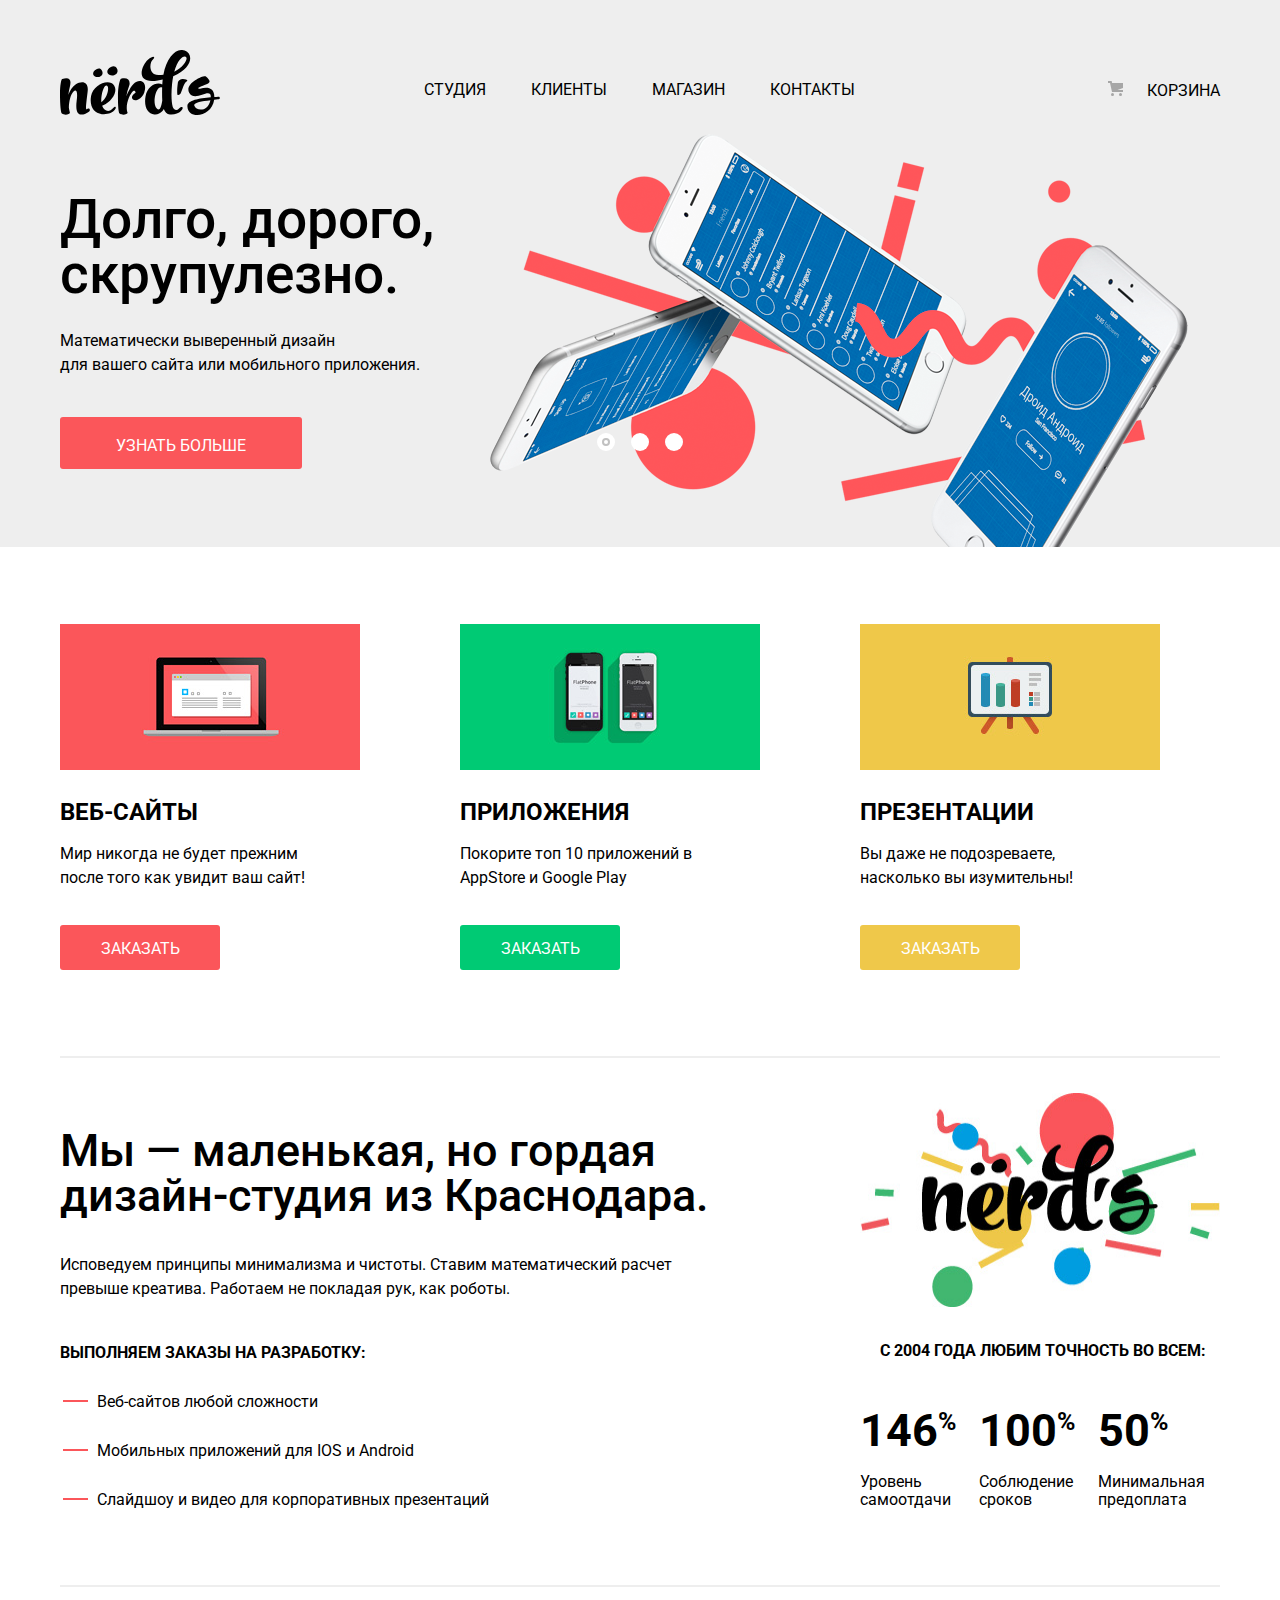
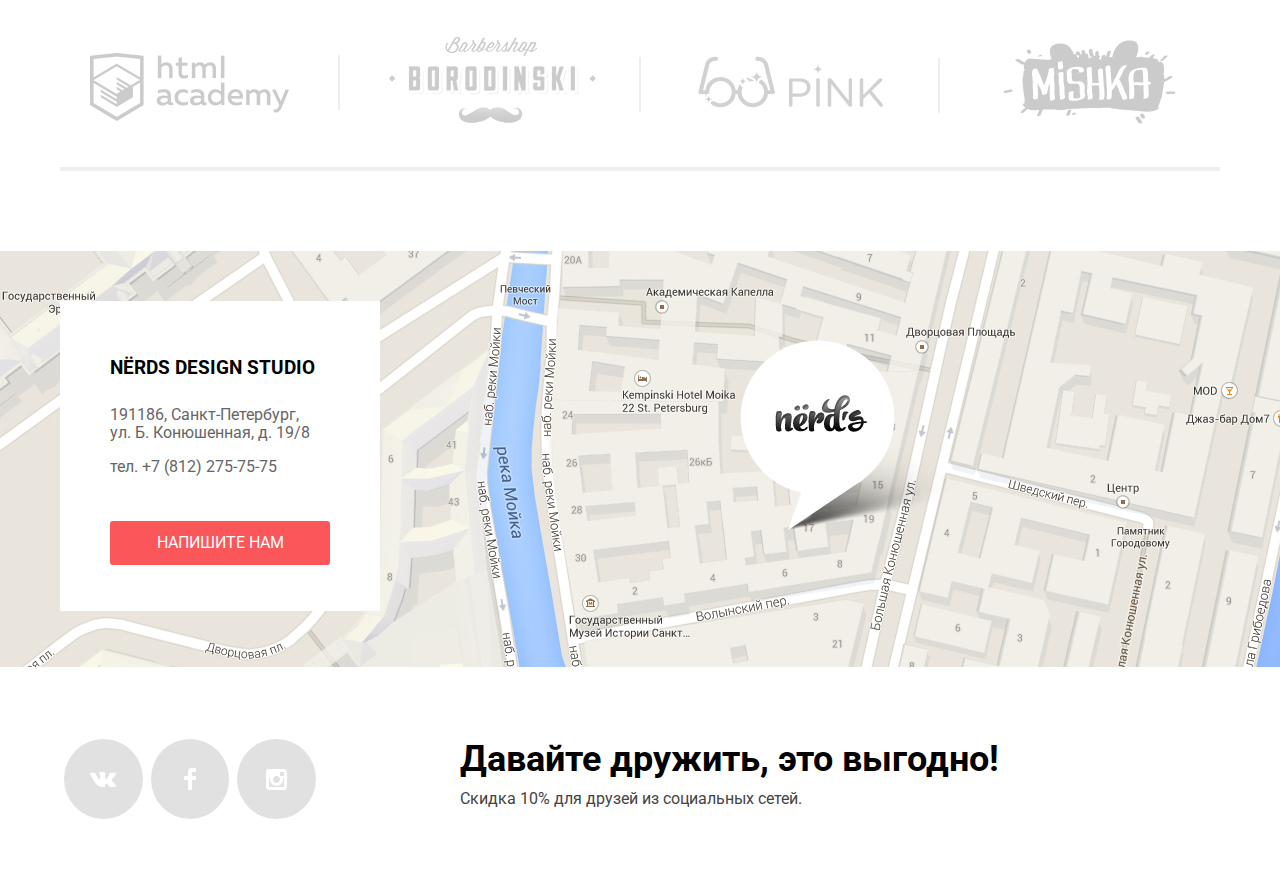
==== commit 1c7bc661: "К макету7" ====
--- a/index.html
+++ b/index.html
@@ -172,8 +172,8 @@
         <div class="container-mark">
           <h3 class="visually-hidden">Как до нас добраться</h3>
           <h3>NЁRDS DESIGN STUDIO</h3>
-          <p class="text">191186,Санкт-Петербург,<br> ул. Б.Конюшенная, д.19/8</p>
-          <p class="phone">тел. +7(812)275-75-75</p>
+          <p class="text">191186, Санкт-Петербург,<br> ул. Б. Конюшенная, д. 19/8</p>
+          <p class="phone">тел. +7 (812) 275-75-75</p>
           <a class="button write" href="#">
             Напишите нам
           </a>
@@ -221,4 +221,4 @@
   <script src="js/script.js"></script>
 </body>
 
-</html>+</html>
--- a/css/style.css
+++ b/css/style.css
@@ -3,7 +3,7 @@
 body {
   font-family: "Roboto", "Arial", sans-serif;
   font-size: 16px;
-  font-weight: 500;
+  font-weight: 400;
   line-height: 24px;
   width: 100%;
   min-width: 1200px;
@@ -87,7 +87,7 @@
 .button-show:active {
   color: #959595;
   background-color: #d5d5d5;
-  box-shadow: 10px;
+  box-shadow: 0 0 0 10px;
 }
 
 .write {
@@ -110,6 +110,19 @@
   text-align: center;
 }
 
+.price {
+  width: 200px;
+  margin: 0 auto;
+  margin-top: 25px;
+  padding-top: 20px;
+  padding-left: 0;
+  padding-right: 0;
+}
+
+.price a {
+  padding-top: 40px;
+}
+
 /* Header и навигация */
 
 .top {
@@ -168,7 +181,7 @@
   margin-top: 25px;
   margin-right: 50px;
   padding: 0;
-  width: 440;
+  width: 440px;
   justify-content: center;
   flex-wrap: wrap;
 }
@@ -401,7 +414,7 @@
   flex-direction: row;
   width: 100%;
   margin-top: 30px;
-  padding-bottom: 55px;
+  padding-bottom: 57px;
   border-bottom: 2px solid #eeeeee;
   justify-content: space-between;
 }
@@ -486,12 +499,14 @@
 
 .statistic figure {
   margin: 0;
+  margin-top: 5px;
+  margin-bottom: 0;
 }
 
 .statistic h3 {
   font-size: 16px;
   line-height: 24px;
-  margin-top: 30px;
+  margin-top: 25px;
   margin-left: 20px;
 }
 
@@ -748,6 +763,7 @@
   line-height: 24px;
   text-transform: uppercase;
   color: #000000;
+  margin-bottom: 3px;
 }
 
 .filter-specials p {
@@ -817,6 +833,7 @@
 
 .sort-item a {
   font-size: 14px;
+  font-weight: 100;
   line-height: 18px;
   color: #e5e5e5;
 }
@@ -873,7 +890,7 @@
 }
 
 .up {
-  padding-right: 18px;
+  padding-right: 20px;
 }
 
 /* Стили карточек клиентов и центральной секции */
@@ -898,7 +915,7 @@
 
 .clients {
   display: flex;
-  margin-top: 10px;
+  margin-top: 15px;
   padding: 0;
   flex-wrap: wrap;
   justify-content: space-between;
@@ -950,42 +967,53 @@
 
 .image-head span {
   display: inline-block;
-  width: 10px;
-  height: 10px;
-  margin-right: 7px;
+  width: 13px;
+  height: 13px;
+  margin-right: 10px;
   vertical-align: middle;
   border-radius: 50%;
   background-color: #ffffff;
+}
+
+.image-head span:first-child {
+  margin-left: 5px;
 }
 
 .client-description {
   position: absolute;
   bottom: 0;
   overflow: auto;
+  overflow-wrap: break-word;
   width: 360px;
   height: 233px;
   max-height: 233px;
+  opacity: 0;
   text-align: center;
-  opacity: 0;
   background-color: #eeeeee;
 }
 
 .client-description:hover {
   opacity: 1;
 }
+
 .client-description h3 {
   font-size: 18px;
-  font-weight: bold;
+  font-weight: 400;
   line-height: 30px;
-}
+  padding-top: 10px;
+}
+
 .client-description h3:hover {
   color: #b2b1b1;
 }
 
 .client-description p {
   font-size: 16px;
+  font-weight: 200;
   line-height: 18px;
-  width: 240px;
+  width: 200px;
+  height: 35px;
+  overflow: auto;
   margin: 0 auto;
   margin-top: 15px;
   text-align: center;
@@ -1005,7 +1033,7 @@
   line-height: 50px;
   display: flex;
   margin: 0;
-  margin-top: 60px;
+  margin-top: 58px;
   margin-bottom: 58px;
   margin-left: 2px;
   padding: 0;
@@ -1046,8 +1074,8 @@
 }
 
 .paginator-item.next a {
-    padding-left: 76px;
-    padding-right: 76px;
+  padding-left: 76px;
+  padding-right: 76px;
 }
 
 /* Стили футера */
@@ -1071,7 +1099,8 @@
   display: flex;
   width: 80px;
   height: 80px;
-  margin-right: 7px;
+  margin-right: 4px;
+  margin-left: 4px;
   border-radius: 50%;
   background-color: #e1e1e1;
   background-repeat: no-repeat;
@@ -1123,21 +1152,22 @@
 
 .map-container {
   width: 100%;
+  height: 100%;
+  margin: 0;
+  padding: 0;
+  overflow: hidden;
   text-align: center;
-}
-
-.map-container img {
-  max-width: 100%;
 }
 
 .container-mark:before {
   position: absolute;
-  top: 30px;
+  overflow: auto;
+  top: 39px;
   left: 680px;
   width: 231px;
   height: 190px;
   content: "";
-  background: url("../img/map-marker.png");
+  background-image: url("../img/map-marker.png");
 }
 
 .container-mark {
@@ -1145,28 +1175,38 @@
   display: flex;
   flex-direction: column;
   width: 260px;
-  height: 250px;
-  margin-top: 60px;
-
+  min-height: 250px;
+  margin: 0 auto;
+  margin-top: 50px;
   padding: 30px;
-  text-align: center;
+  text-align: left;
   background: white;
   flex-wrap: wrap;
 }
 
 .container-mark h3 {
-  margin-top: 20px;
-  margin-bottom: 20px;
+  margin-top: 25px;
+  margin-left: 20px;
 }
 
 .container-mark .text {
-  margin: 0;
-  text-transform: none;
+  font-size: 16px;
+  line-height: 18px;
+  color: #666666;
+  margin: 0;
+  margin-top: 7px;
+  text-transform: none;
+  margin-left: 20px;
 }
 
 .container-mark .phone {
-  margin-right: 30px;
-  text-transform: none;
+  font-size: 16px;
+  line-height: 18px;
+  font-weight: 400;
+  color: #666666;
+  text-transform: none;
+  margin-left: 20px;
+  margin-bottom: 30px;
 }
 
 .footer-contacts h3 {
@@ -1180,24 +1220,27 @@
 }
 
 .modal-form {
-    padding: 75px;
-    position: fixed;
-    width: 960px;
-    background: white;
-    left: 50%;
-    top: 50%;
-    margin-left: -470px;
-    margin-top: -300px;
-    box-shadow: 0 25px 100px 0 black;
-    z-index: 100;
-    display: none;
+  padding-top: 75px;
+  padding-left: 20px;
+  position: fixed;
+  width: 960px;
+  background: white;
+  left: 50%;
+  top: 50%;
+  margin-left: -470px;
+  margin-top: -300px;
+  box-shadow: 0 25px 100px 0 black;
+  z-index: 100;
+  display: none;
 }
 
 .modal-form b {
-    font-size: 45px;
-    line-height: 45px;
-    margin-top: 0;
-    margin-left: 50px;
+  font-size: 45px;
+  font-weight: 500;
+  line-height: 45px;
+  margin-top: 0;
+  margin-left: 50px;
+  text-transform: none;
 }
 
 .modal-show {
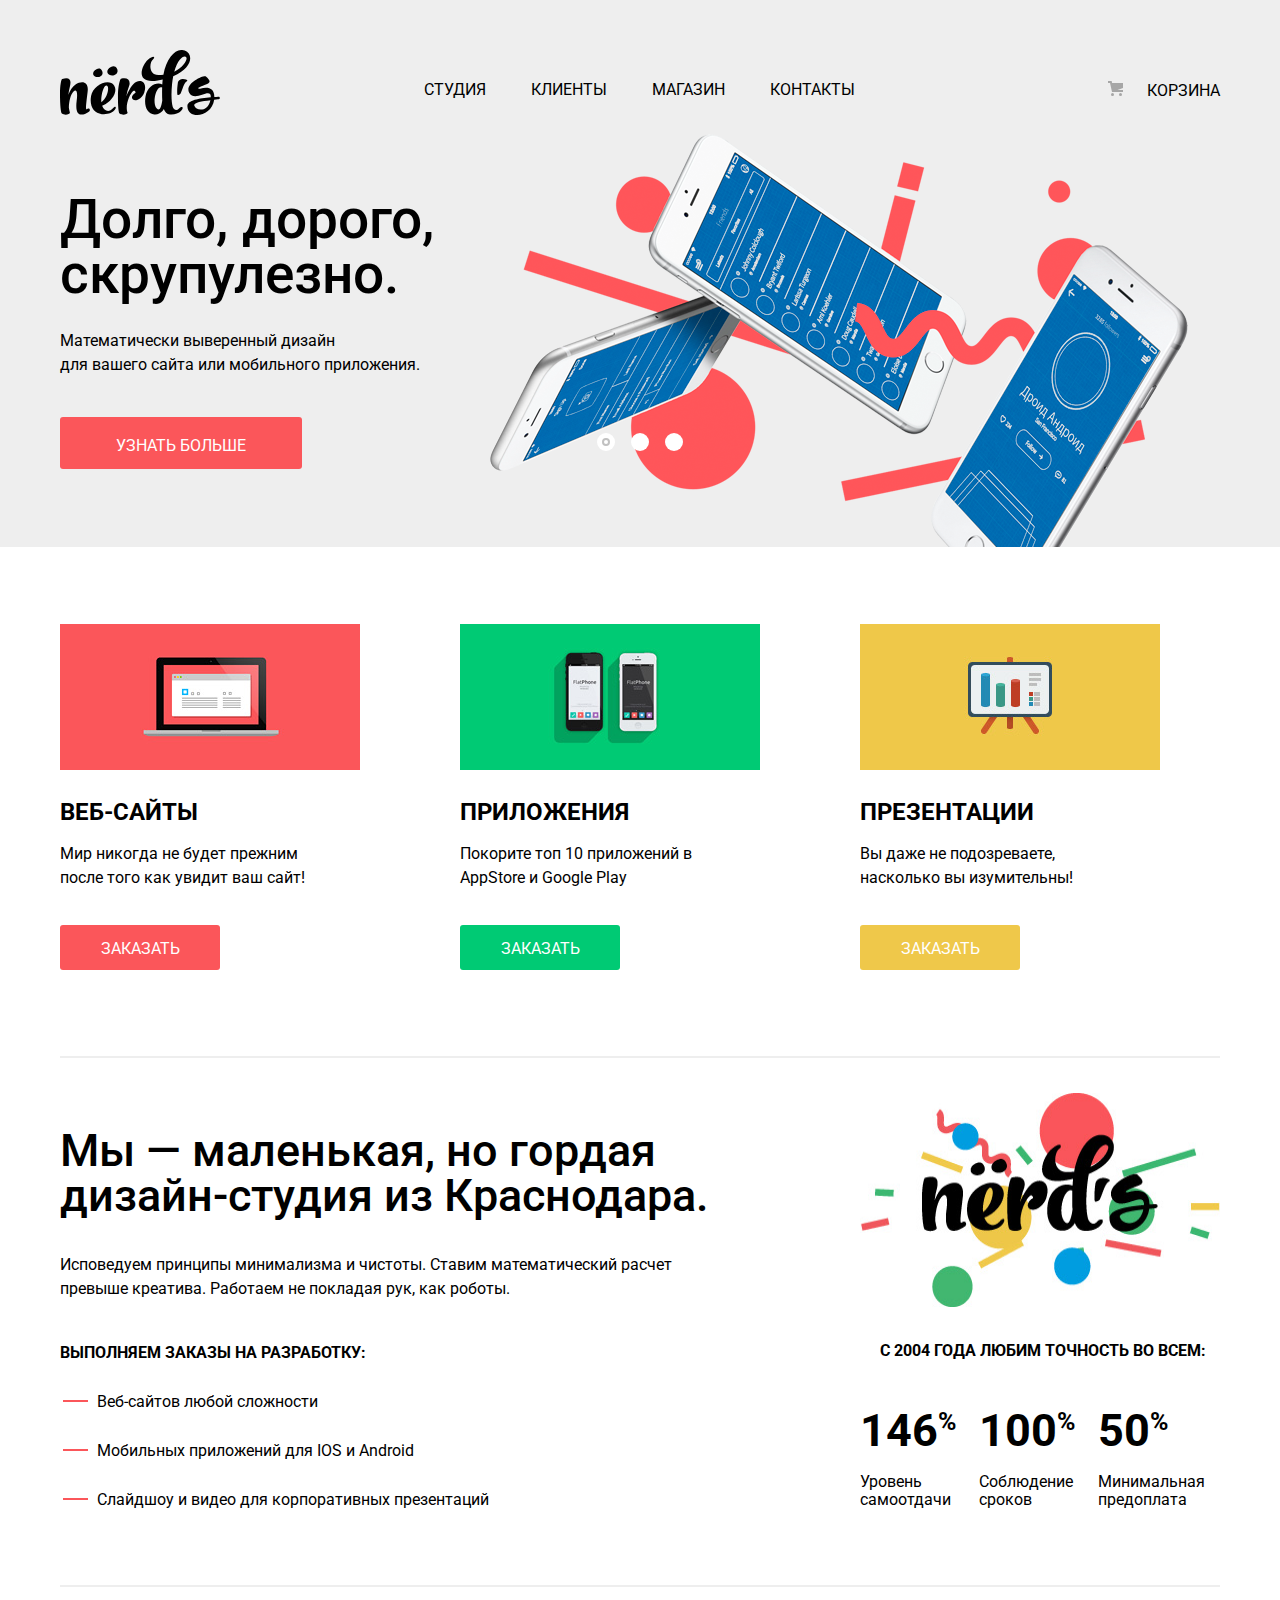
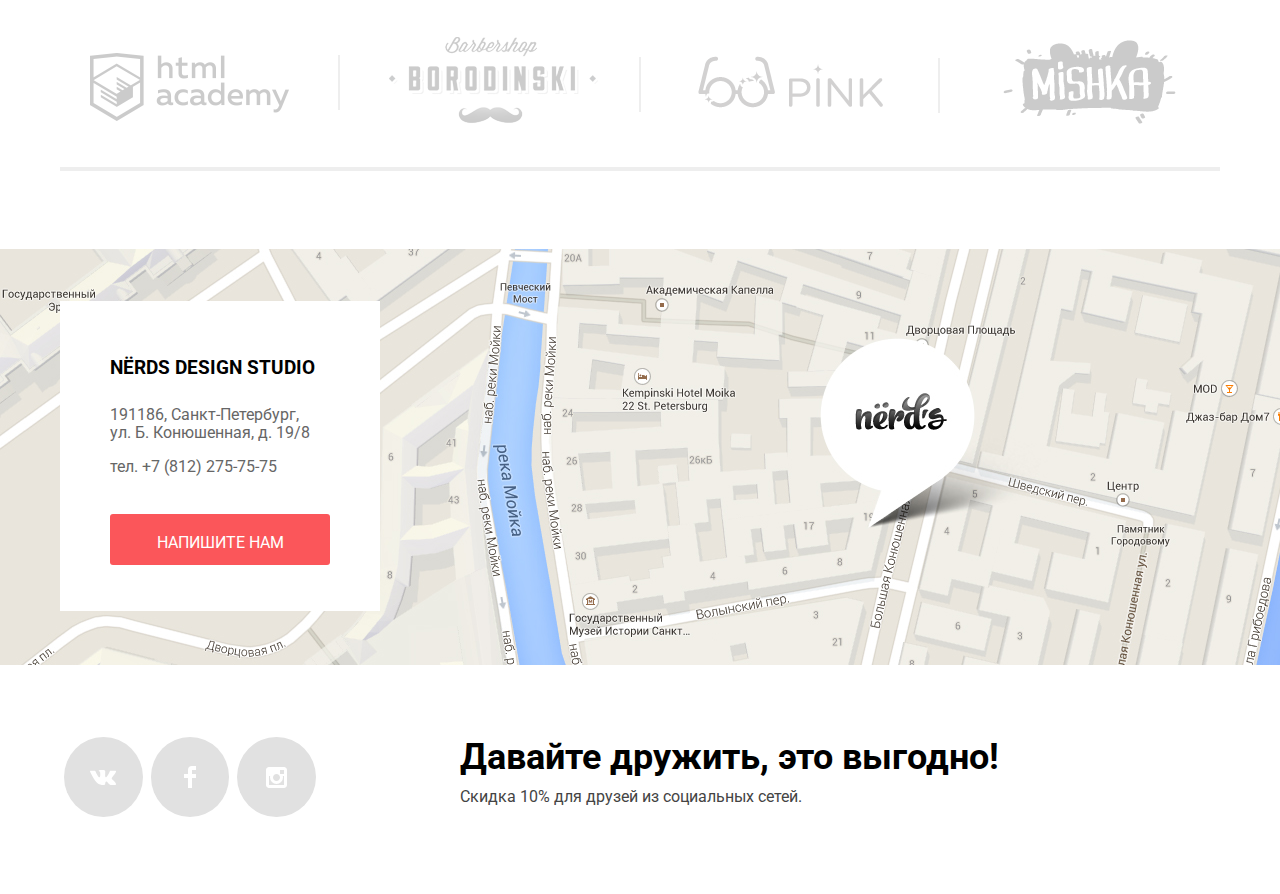
==== commit c5395f7c: "к макету8" ====
--- a/index.html
+++ b/index.html
@@ -179,7 +179,7 @@
           </a>
         </div>
       </div>
-      <img src="img/map.png" alt="Адрес офиса:Санкт-Петербург, ул. Б.Конюшенная, д.19/8">
+      <img src="img/map.jpg" alt="Адрес офиса:Санкт-Петербург, ул. Б.Конюшенная, д.19/8">
     </section>
     <div class="container">
       <section class="social">
--- a/css/style.css
+++ b/css/style.css
@@ -87,16 +87,17 @@
 .button-show:active {
   color: #959595;
   background-color: #d5d5d5;
-  box-shadow: 0 0 0 10px;
+  box-shadow: inset 0 3px 0 0 #bfbfbf;
 }
 
 .write {
   width: 160px;
-  margin-top: 15px;
-  margin-bottom: 6px;
+  margin-top: 8px;
+  margin-bottom: 7px;
   margin-left: 20px;
   margin-right: 20px;
-  padding-top: 13px;
+  padding: 30px;
+  padding-top: 20px;
   padding-bottom: 13px;
   text-align: center;
 }
@@ -113,8 +114,9 @@
 .price {
   width: 200px;
   margin: 0 auto;
-  margin-top: 25px;
-  padding-top: 20px;
+  margin-top: 24px;
+  margin-left: 3px;
+  padding: 16px 0;
   padding-left: 0;
   padding-right: 0;
 }
@@ -544,7 +546,7 @@
 
 .wrap-partners {
   margin-top: 50px;
-  margin-bottom: 80px;
+  margin-bottom: 70px;
   border-bottom: 2px solid #eeeeee;
 }
 
@@ -915,7 +917,7 @@
 
 .clients {
   display: flex;
-  margin-top: 15px;
+  margin-top: 50px;
   padding: 0;
   flex-wrap: wrap;
   justify-content: space-between;
@@ -923,7 +925,7 @@
 
 .client {
   position: relative;
-  margin-top: 35px;
+  margin-bottom: 33px;
   cursor: pointer;
 }
 
@@ -1012,7 +1014,7 @@
   font-weight: 200;
   line-height: 18px;
   width: 200px;
-  height: 35px;
+  height: 40px;
   overflow: auto;
   margin: 0 auto;
   margin-top: 15px;
@@ -1033,8 +1035,8 @@
   line-height: 50px;
   display: flex;
   margin: 0;
-  margin-top: 58px;
-  margin-bottom: 58px;
+  margin-top: 28px;
+  margin-bottom: 50px;
   margin-left: 2px;
   padding: 0;
   list-style: none;
@@ -1159,17 +1161,6 @@
   text-align: center;
 }
 
-.container-mark:before {
-  position: absolute;
-  overflow: auto;
-  top: 39px;
-  left: 680px;
-  width: 231px;
-  height: 190px;
-  content: "";
-  background-image: url("../img/map-marker.png");
-}
-
 .container-mark {
   position: absolute;
   display: flex;
@@ -1177,7 +1168,7 @@
   width: 260px;
   min-height: 250px;
   margin: 0 auto;
-  margin-top: 50px;
+  margin-top: 60px;
   padding: 30px;
   text-align: left;
   background: white;
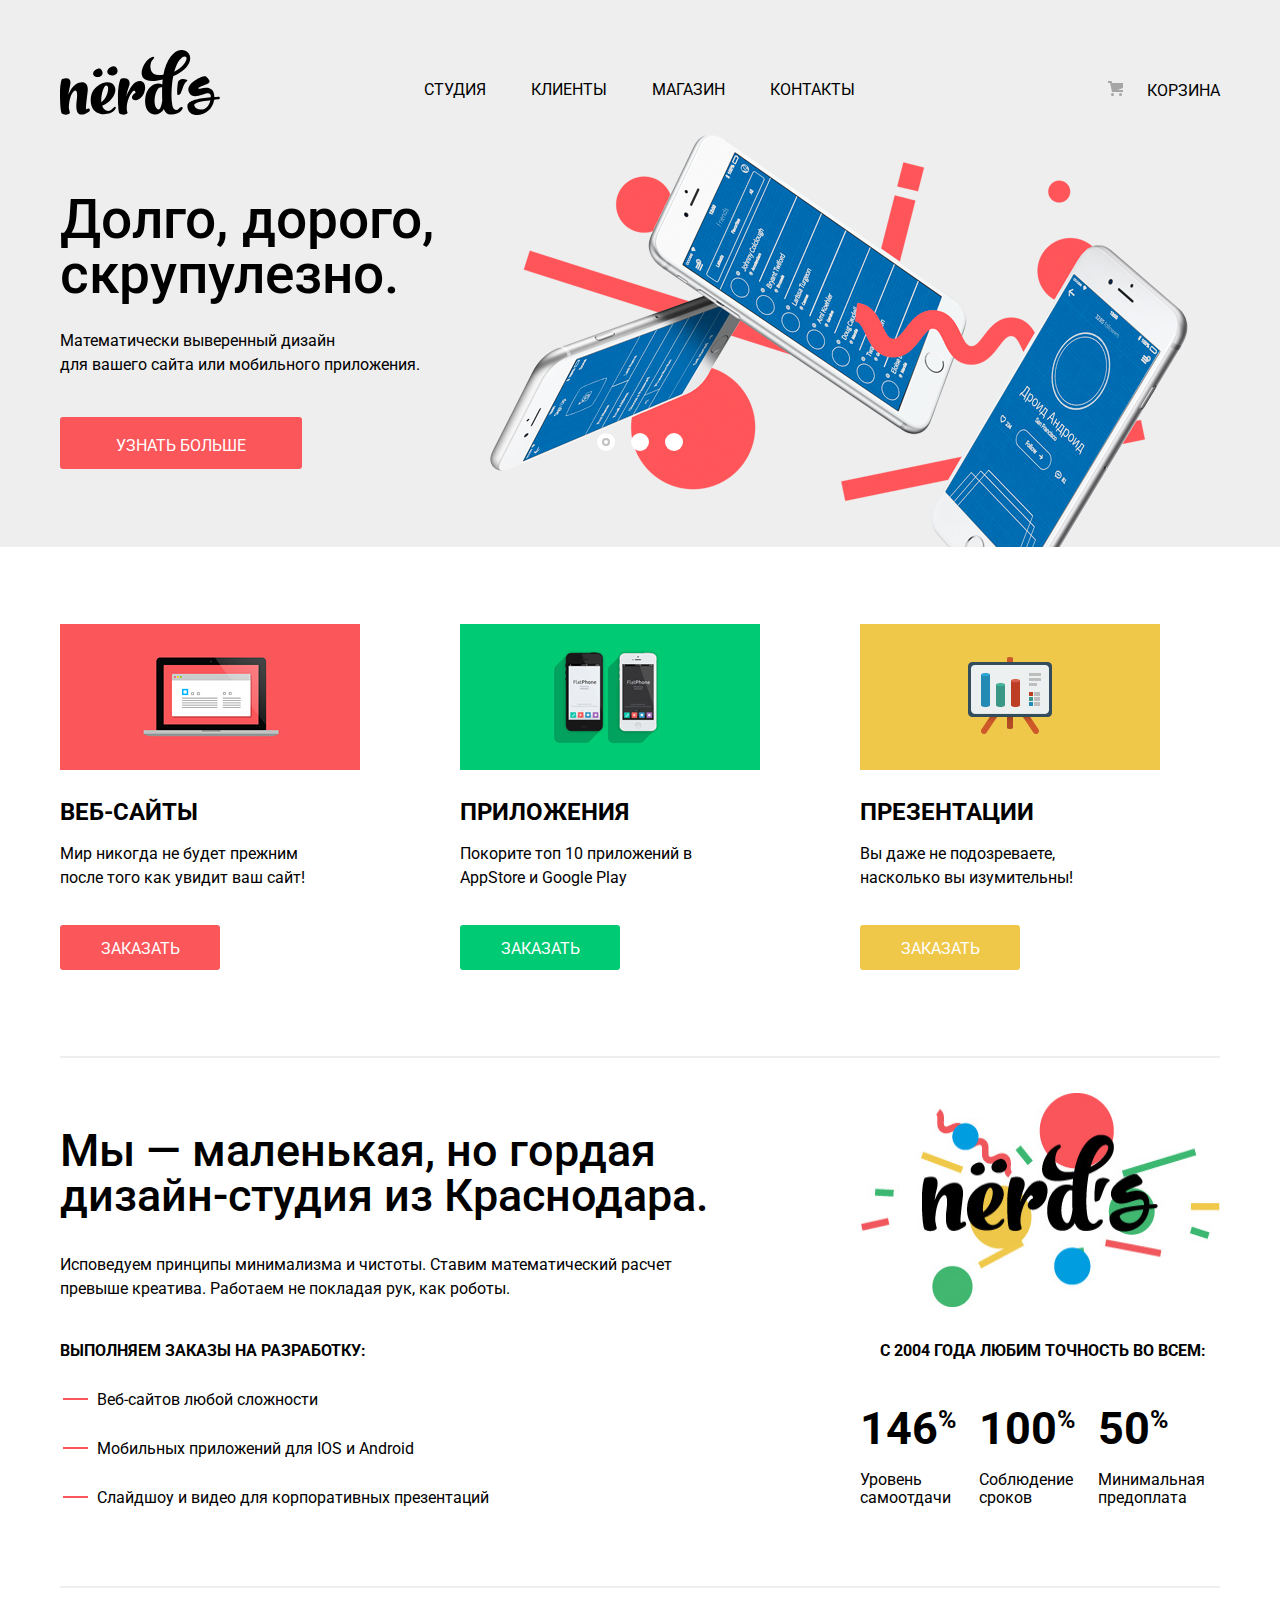
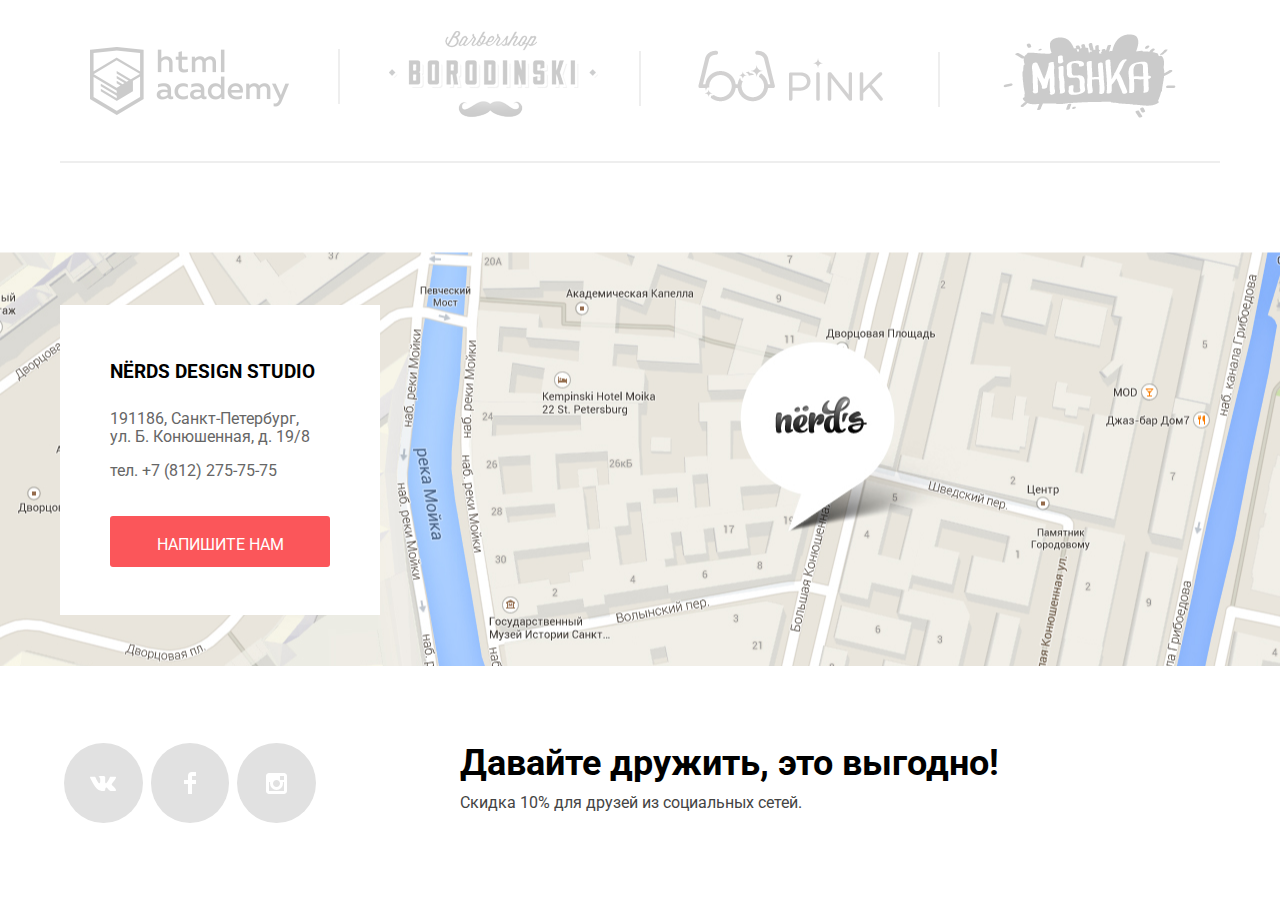
==== commit 70523918: "к макету9" ====
--- a/index.html
+++ b/index.html
@@ -179,7 +179,6 @@
           </a>
         </div>
       </div>
-      <img src="img/map.jpg" alt="Адрес офиса:Санкт-Петербург, ул. Б.Конюшенная, д.19/8">
     </section>
     <div class="container">
       <section class="social">
--- a/css/style.css
+++ b/css/style.css
@@ -416,7 +416,7 @@
   flex-direction: row;
   width: 100%;
   margin-top: 30px;
-  padding-bottom: 57px;
+  padding-bottom: 60px;
   border-bottom: 2px solid #eeeeee;
   justify-content: space-between;
 }
@@ -454,7 +454,7 @@
   font-size: 16px;
   line-height: 24px;
   margin-top: 5px;
-  margin-bottom: 40px;
+  margin-bottom: 38px;
   text-transform: none;
   color: #000000;
 }
@@ -514,7 +514,7 @@
 
 .statistic ul {
   display: flex;
-  margin-top: 10px;
+  margin-top: 6px;
   padding: 0;
   justify-content: flex-start;
 }
@@ -534,7 +534,7 @@
 
 .statistic-item {
   width: 100px;
-  margin-top: 10px;
+  margin-top: 12px;
   margin-left: 19px;
 }
 
@@ -545,8 +545,8 @@
 /* Cтили лого партнеров */
 
 .wrap-partners {
-  margin-top: 50px;
-  margin-bottom: 70px;
+  margin-top: 43px;
+  margin-bottom: 84px;
   border-bottom: 2px solid #eeeeee;
 }
 
@@ -558,7 +558,7 @@
   padding: 0;
   list-style: none;
   text-align: center;
-  border-bottom: 2px solid #eeeeee;
+
   justify-content: flex-start;
   flex-wrap: wrap;
   align-items: center;
@@ -911,6 +911,7 @@
 
 .client h3 {
   font-size: 18px;
+  font-weight: 700;
   line-height: 30px;
   color: #000000;
 }
@@ -1084,7 +1085,7 @@
 
 .social {
   display: flex;
-  margin-top: 63px;
+  margin-top: 75px;
   margin-bottom: 77px;
 }
 
@@ -1154,11 +1155,13 @@
 
 .map-container {
   width: 100%;
-  height: 100%;
+  height: 419px;
   margin: 0;
   padding: 0;
   overflow: hidden;
   text-align: center;
+  background-image: url("../img/map.jpg");
+  background-position: 50%;
 }
 
 .container-mark {
@@ -1168,7 +1171,7 @@
   width: 260px;
   min-height: 250px;
   margin: 0 auto;
-  margin-top: 60px;
+  margin-top: 58px;
   padding: 30px;
   text-align: left;
   background: white;
@@ -1197,7 +1200,7 @@
   color: #666666;
   text-transform: none;
   margin-left: 20px;
-  margin-bottom: 30px;
+  margin-bottom: 28px;
 }
 
 .footer-contacts h3 {
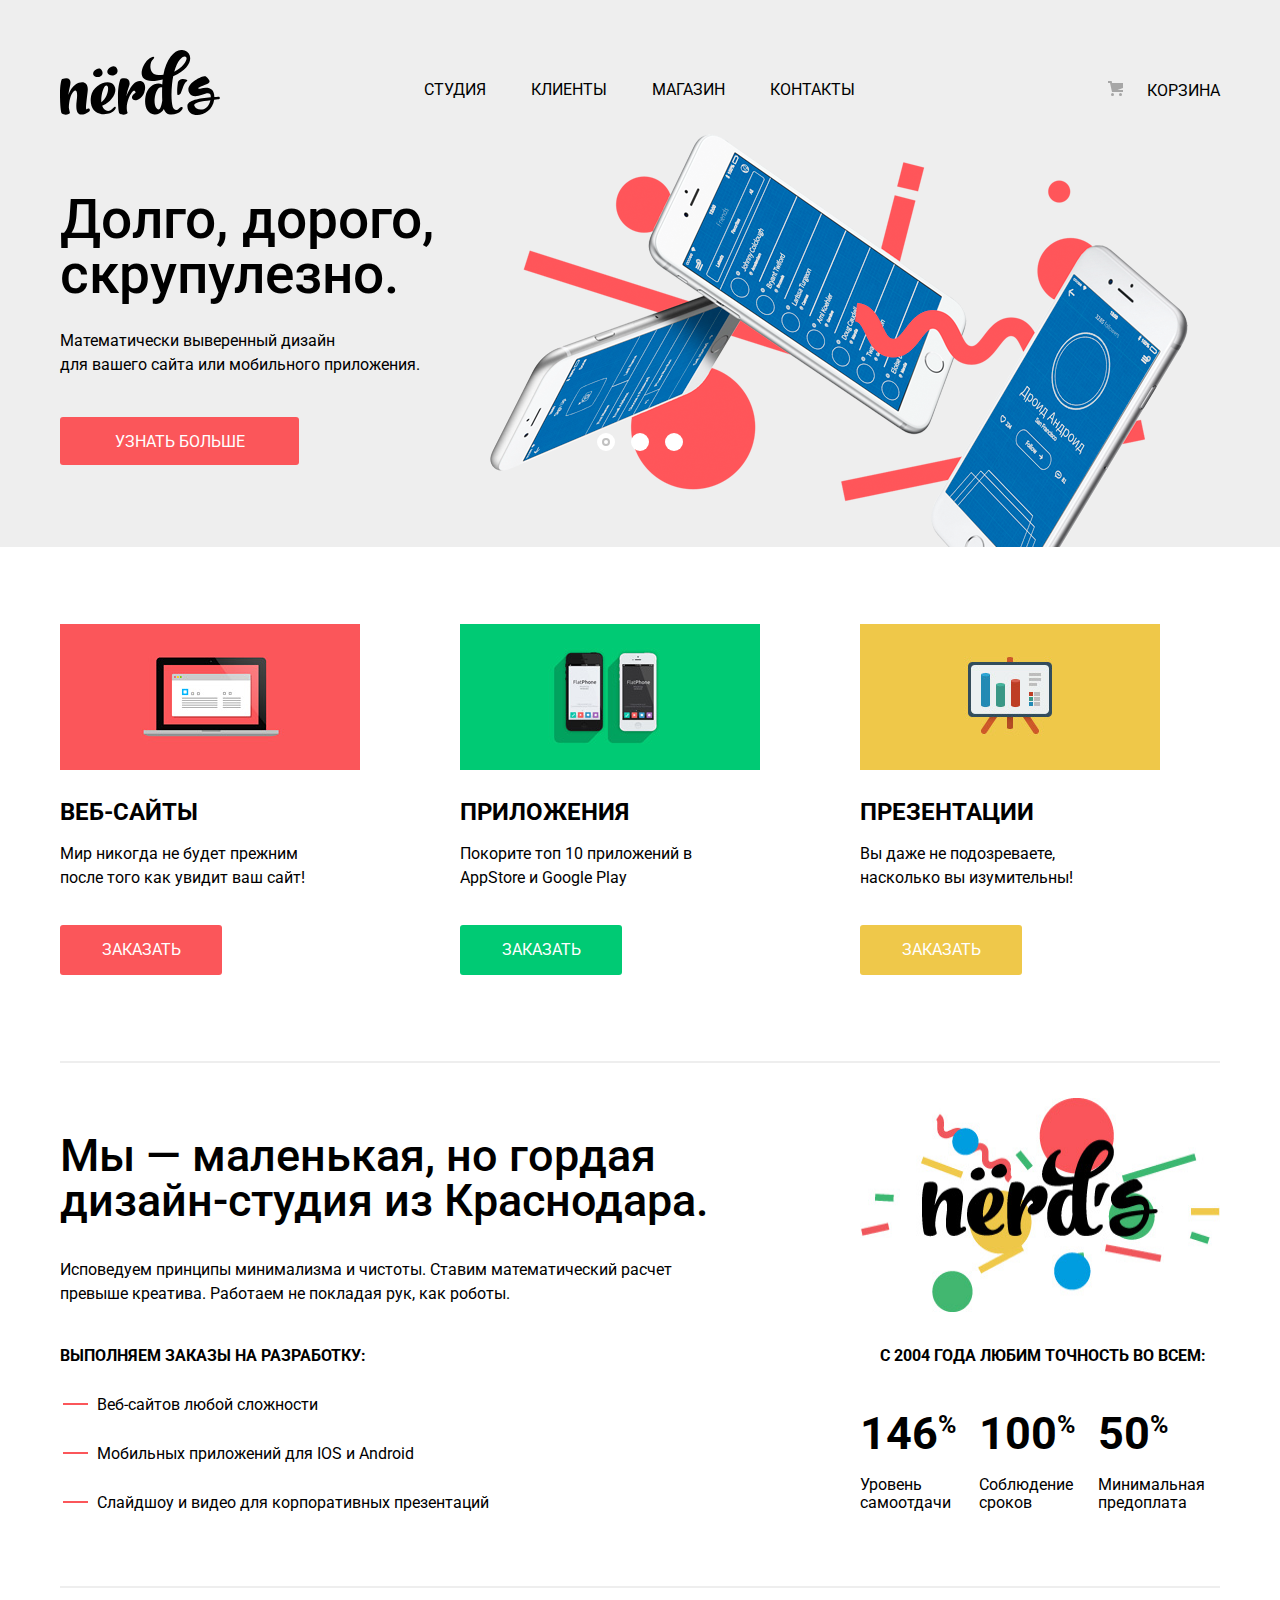
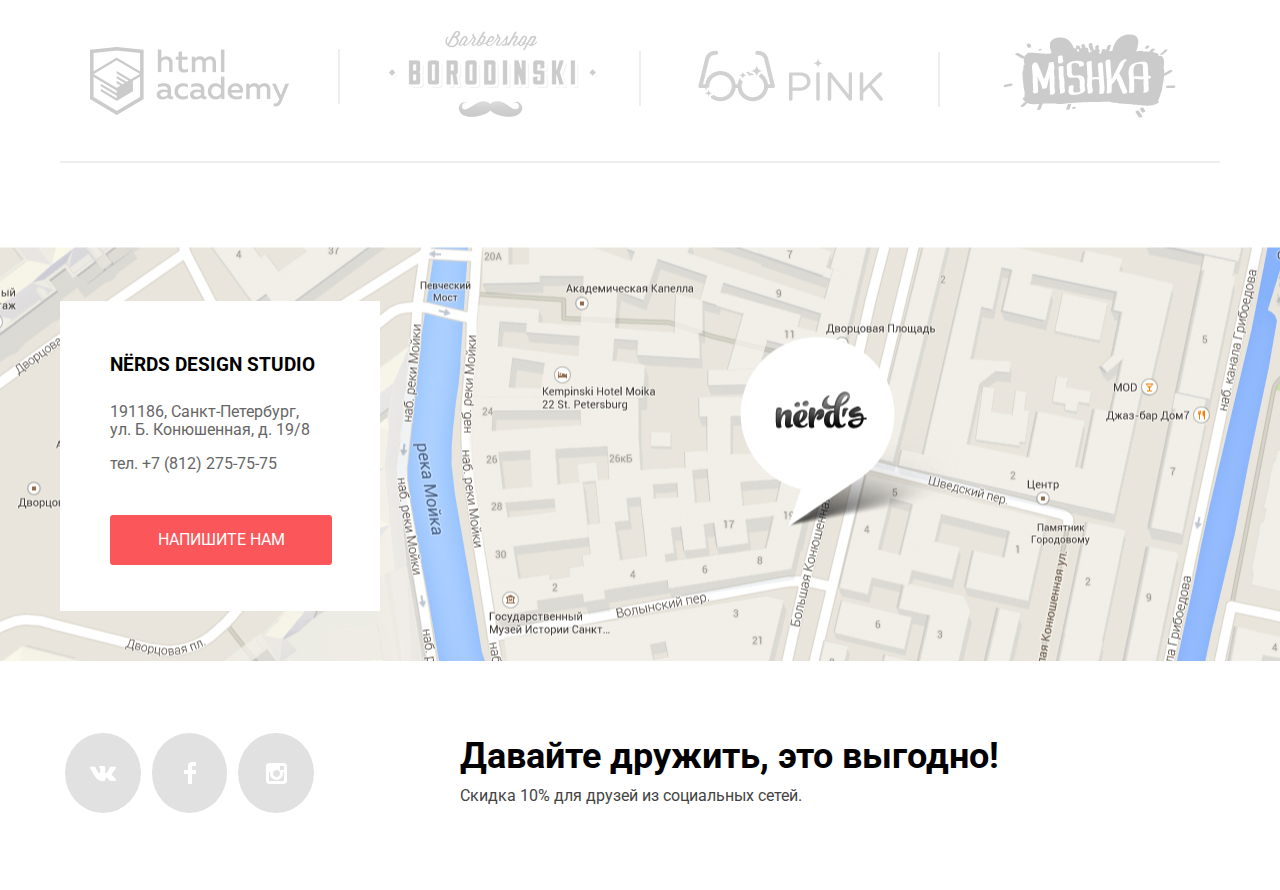
==== commit d1d514f1: "к макету14" ====
--- a/index.html
+++ b/index.html
@@ -6,7 +6,7 @@
   <title>HTML Academy: Нёрдс</title>
   <link href="https://fonts.googleapis.com/css?family=Roboto:400,500,700&amp;subset=cyrillic" rel="stylesheet">
   <link href="css/normalize.css" rel="stylesheet">
-  <link href="css/style.css" rel="stylesheet">
+  <link href="css/min.style.css" rel="stylesheet">
 </head>
 
 <body>
@@ -40,7 +40,7 @@
         </ul>
         <div class="user-navigation">
           <p class="cart">
-            <img src="img/cart-icon.svg" alt="корзина">
+            <img src="img/cart-icon.svg" width="15" height="15" alt="корзина">
             <a href="cart.html">
             Корзина
           </a>
@@ -144,22 +144,22 @@
       <ul class="partners">
         <li class="partner-item">
           <a class="logo-item" href="https://htmlacademy.ru/intensive/htmlcss">
-           <img src="img/logo-html.png" alt="лого htmlacademy">
+           <img src="img/logo-html.png" width="199" height="68" alt="лого htmlacademy">
          </a>
         </li>
         <li class="partner-item">
           <a class="logo-item" href="borodinsky.ru">
-           <img src="img/logo-barber.png" alt="лого барбершоп Бородинский">
+           <img src="img/logo-barber.png" width="209" height="90" alt="лого барбершоп Бородинский">
          </a>
         </li>
         <li class="partner-item">
           <a class="logo-item" href="pink.ru">
-           <img src="img/logo-pinkapp.png" alt="лого Pink">
+           <img src="img/logo-pinkapp.png" width="185" height="52" alt="лого Pink">
          </a>
         </li>
         <li class="partner-item">
           <a class="logo-item" href="mishka.ru">
-           <img src="img/logo-mishkashop.png" alt="лого Mishka">
+           <img src="img/logo-mishkashop.png" width="173" height="84" alt="лого Mishka">
          </a>
         </li>
       </ul>
@@ -174,7 +174,7 @@
           <h3>NЁRDS DESIGN STUDIO</h3>
           <p class="text">191186, Санкт-Петербург,<br> ул. Б. Конюшенная, д. 19/8</p>
           <p class="phone">тел. +7 (812) 275-75-75</p>
-          <a class="button write" href="#">
+          <a class="button write" href="writeus.html">
             Напишите нам
           </a>
         </div>
@@ -183,9 +183,12 @@
     <div class="container">
       <section class="social">
         <div class="footer-social">
-          <a class="social-vk" href="#"><svg xmlns="http://www.w3.org/2000/svg" width="26" height="15" viewBox="0 0 26 15"><path fill="#FFF" d="M16.138 11.51c.956-.309 2.18 2.04 3.483 2.939.978.681 1.727.534 1.727.534l3.473-.05s1.815-.112.957-1.554c-.071-.12-.503-1.069-2.585-3.022-2.177-2.043-1.882-1.712.739-5.244 1.597-2.153 2.236-3.468 2.036-4.028-.192-.539-1.365-.399-1.365-.399L20.69.713c-.381.001-.704.119-.851.515-.003.004-.621 1.666-1.445 3.079-1.741 2.989-2.436 3.148-2.724 2.961-.661-.433-.494-1.737-.494-2.664 0-2.897.432-4.105-.846-4.417-.427-.104-.739-.172-1.828-.182-1.392-.021-2.574 0-3.244.329-.445.223-.786.712-.579.74.26.035.843.16 1.155.586.401.552.389 1.789.389 1.789s.229 3.411-.54 3.834c-.528.29-1.25-.302-2.803-3.016-.793-1.388-1.392-2.922-1.392-2.922s-.116-.285-.326-.441c-.25-.185-.6-.244-.6-.244L.848.684S.29.7.085.946c-.182.218-.015.668-.015.668s2.909 6.881 6.203 10.347c3.02 3.182 6.452 2.971 6.452 2.971h1.555s.469-.054.709-.312c.224-.24.214-.691.214-.691s-.031-2.109.935-2.419z"/></svg></a>
-          <a class="social-fb" href="#"><svg xmlns="http://www.w3.org/2000/svg" width="12" height="22" viewBox="0 0 12 22"><path fill="#FFF" d="M12 4V0H8a4 4 0 0 0-4 4v4H0v4h4v10h4V12h4V8H8V4h4z"/></svg></a>
-          <a class="social-inst" href="#"><svg xmlns="http://www.w3.org/2000/svg" width="21" height="21" viewBox="0 0 21 21"><path fill="#FFF" d="M18 0H3C1.35 0 0 1.35 0 3v15c0 1.65 1.35 3 3 3h15c1.65 0 3-1.35 3-3V3c0-1.65-1.35-3-3-3zm-7.5 7c1.93 0 3.5 1.57 3.5 3.5S12.43 14 10.5 14 7 12.43 7 10.5 8.57 7 10.5 7zM18 18H3V9h1.181A6.504 6.504 0 0 0 4 10.5a6.5 6.5 0 1 0 13 0 6.45 6.45 0 0 0-.181-1.5H18v9zm0-11h-4V3h4v4z"/></svg></a>
+          <a class="social-vk" href="#">
+            <p class="visually-hidden">ссылка на вконтакте</p><svg xmlns="http://www.w3.org/2000/svg" width="26" height="15" viewBox="0 0 26 15"><path fill="#FFF" d="M16.138 11.51c.956-.309 2.18 2.04 3.483 2.939.978.681 1.727.534 1.727.534l3.473-.05s1.815-.112.957-1.554c-.071-.12-.503-1.069-2.585-3.022-2.177-2.043-1.882-1.712.739-5.244 1.597-2.153 2.236-3.468 2.036-4.028-.192-.539-1.365-.399-1.365-.399L20.69.713c-.381.001-.704.119-.851.515-.003.004-.621 1.666-1.445 3.079-1.741 2.989-2.436 3.148-2.724 2.961-.661-.433-.494-1.737-.494-2.664 0-2.897.432-4.105-.846-4.417-.427-.104-.739-.172-1.828-.182-1.392-.021-2.574 0-3.244.329-.445.223-.786.712-.579.74.26.035.843.16 1.155.586.401.552.389 1.789.389 1.789s.229 3.411-.54 3.834c-.528.29-1.25-.302-2.803-3.016-.793-1.388-1.392-2.922-1.392-2.922s-.116-.285-.326-.441c-.25-.185-.6-.244-.6-.244L.848.684S.29.7.085.946c-.182.218-.015.668-.015.668s2.909 6.881 6.203 10.347c3.02 3.182 6.452 2.971 6.452 2.971h1.555s.469-.054.709-.312c.224-.24.214-.691.214-.691s-.031-2.109.935-2.419z"/></svg></a>
+          <a class="social-fb" href="#">
+            <p class="visually-hidden">ссылка на facebook</p><svg xmlns="http://www.w3.org/2000/svg" width="12" height="22" viewBox="0 0 12 22"><path fill="#FFF" d="M12 4V0H8a4 4 0 0 0-4 4v4H0v4h4v10h4V12h4V8H8V4h4z"/></svg></a>
+          <a class="social-inst" href="#">
+            <p class="visually-hidden">ссылка на instagram</p><svg xmlns="http://www.w3.org/2000/svg" width="21" height="21" viewBox="0 0 21 21"><path fill="#FFF" d="M18 0H3C1.35 0 0 1.35 0 3v15c0 1.65 1.35 3 3 3h15c1.65 0 3-1.35 3-3V3c0-1.65-1.35-3-3-3zm-7.5 7c1.93 0 3.5 1.57 3.5 3.5S12.43 14 10.5 14 7 12.43 7 10.5 8.57 7 10.5 7zM18 18H3V9h1.181A6.504 6.504 0 0 0 4 10.5a6.5 6.5 0 1 0 13 0 6.45 6.45 0 0 0-.181-1.5H18v9zm0-11h-4V3h4v4z"/></svg></a>
         </div>
         <div class="promote">
           <b>Давайте дружить, это выгодно!</b>
@@ -217,7 +220,7 @@
       </div>
     </form>
   </div>
-  <script src="js/script.js"></script>
+  <script src="js/min.script.js"></script>
 </body>
 
-</html>
+</html>--- a/css/min.style.css
+++ b/css/min.style.css
@@ -0,0 +1 @@
+body{font-family:"Roboto","Arial",sans-serif;font-size:16px;font-weight:400;line-height:24px;width:100%;min-width:1200px;margin:0;text-transform:uppercase;color:#000;background-color:#fff}a{text-decoration:none}.visually-hidden{position:absolute;clip:rect(0 0 0 0);width:1px;height:1px;margin:-1px}.container{width:1160px;margin:0 auto;padding:0 20px}main{display:block}.button{font-size:16px;line-height:18px;display:inline-block;vertical-align:middle;width:200px;margin-top:30px;margin-bottom:30px;padding:16px;text-align:center;vertical-align:middle;text-transform:uppercase;color:#fff;border:none;border-radius:3px;background-color:#fb565a}.button:hover{color:#fff;background-color:#e74246}.button:active{color:#e26c6e;background-color:#d7373b}.button-slider{font-size:16px;line-height:18px;width:207px;height:10px;margin-bottom:80px;padding-bottom:22px}.button-show{width:260px;text-align:center;color:#000;background-color:#eee}.button-show:hover{color:#000;background-color:#dfdfdf}.button-show:active{color:#959595;background-color:#d5d5d5;box-shadow:inset 0 3px 0 0 #bfbfbf}.write{width:190px;padding:16px;text-align:center;margin:10px 20px 7px}.send{width:220px;margin-top:23px;margin-bottom:6px;padding-top:13px;padding-bottom:13px;text-align:center}.price{width:200px;margin:0 auto;margin-top:13px;margin-left:3px;padding:16px 0;padding-left:0;padding-right:0}.price a{padding-top:40px}.top{background-color:#eee}.logo:hover{opacity:.7}.logo:active{opacity:.4}.main-header{background-color:#eee}.header{padding-top:49px}.main-header ul{padding:0;list-style:none}.main-navigation a{color:#000}.main-navigation a:hover{color:#fb565a}.main-navigation a:focus{color:#a6a6a6}.main-navigation .active{border-bottom:2px solid #fb565a}.main-navigation{font-size:16px;line-height:30px;display:flex;flex-direction:row;padding-top:50px;text-transform:uppercase;justify-content:space-between}.site-navigation{display:flex;margin-top:25px;margin-right:50px;padding:0;width:440px;justify-content:center;flex-wrap:wrap}.site-navigation-item{margin-left:45px}.site-navigation-item:first-child{margin-left:0}.site-navigation-item:last-child{margin-right:0}.user-navigation{font-size:16px;line-height:30px;margin-top:10px}.cart img{margin-right:20px}h1{font-size:55px;font-weight:700;line-height:55px;margin-bottom:0;padding-top:28px;padding-bottom:110px;text-align:center;text-transform:none}.slider{position:relative;width:100%}.slider-controls{font-size:0;position:absolute;z-index:100;bottom:104px;left:50%;width:160px;height:18px;transform:translateX(-50%);text-align:center}.slider-controls i{position:relative;display:inline-block;width:18px;height:18px;padding:8px;cursor:pointer;vertical-align:middle;border-radius:50%}.slider-controls i::after{position:absolute;z-index:1;top:8px;left:8px;width:18px;height:18px;content:"";border-radius:50%;background:#fff}.slider-controls .active::before{position:absolute;z-index:2;top:50%;left:50%;width:4px;height:4px;margin:-4px;content:"";border:2px solid #c1c1c1;border-radius:50%;background-color:inherit}.slider-item{height:407px;padding-top:15px;background-repeat:no-repeat;background-position:right bottom;background-size:auto}.slider-item .title{font-size:55px;font-weight:500;line-height:55px;max-width:600px;margin:0;margin-bottom:27px;padding-top:52px;text-transform:none}.slider-item .text{font-size:16px;line-height:24px;max-width:430px;margin:0;margin-bottom:10px;text-transform:none;color:#000}.first{background-image:url(../img/slide-first.png);background-position:93% 100%}.second{display:none;background-image:url(../img/slide-second.png);background-position:100% 0}.third{display:none;background-image:url(../img/slide-third.png);background-position:100% 20px}.wrap-slider{display:flex;flex-direction:row}.advantages{width:100%;margin-top:70px;padding-bottom:40px;border-bottom:2px solid #eee}.advantages ul{display:flex;flex-direction:row;width:100%;margin-top:77px;padding:0;list-style:none;justify-content:flex-start;overflow:auto}.advantage-item{width:300px;min-height:348px;margin-right:100px}.advantage-item:first-child{margin-left:0}.advantages h3{font-size:24px;line-height:30px;margin-top:20px;margin-bottom:15px;text-transform:uppercase}.advantages p{font-size:16px;line-height:24px;width:260px;margin:0;margin-bottom:25px;text-transform:none;color:#000}.advantage{display:inline-block;vertical-align:middle;width:130px;margin-top:10px;padding:16px}.advantage-app{background-color:#00ca74}.advantage-app:hover{background-color:#00bc6c}.advantage-app:active{color:#4dc491;background-color:#00aa62}.advantage-presentation{background-color:#efc84a}.advantage-presentation:hover{background-color:#eab534}.advantage-presentation:active{color:#ebba53;background-color:#e5a722}.wrap-column{display:flex;flex-direction:row;width:100%;margin-top:30px;padding-bottom:55px;border-bottom:2px solid #eee;justify-content:space-between}.information{width:660px;list-style:none}.information ul{list-style:none}.statistic ul{list-style:none}.information h3{font-size:45px;font-weight:500;line-height:45px;margin:0;margin-top:40px;margin-bottom:35px;text-transform:none}.information b{font-size:16px;font-weight:700;line-height:24px}.information p{font-size:16px;line-height:24px;margin-top:5px;margin-bottom:38px;text-transform:none;color:#000}.products ul{padding:0;list-style:none}.product-item{font-size:16px;line-height:24px;margin-top:25px;text-transform:none;color:#000}.products li:before{display:inline-block;width:25px;height:2px;margin:0 5px 4px -37px;content:"";vertical-align:middle;background-color:#fb565a}.statistic-item b{font-size:45px;line-height:45px}.statistic-item span{font-size:25px;vertical-align:super}.statistic{display:flex;flex-direction:column;width:360px;justify-content:flex-start}.statistic figure{margin:0;margin-top:5px;margin-bottom:0}.statistic h3{font-size:16px;line-height:24px;margin-top:25px;margin-left:20px}.statistic ul{display:flex;margin-top:6px;padding:0;justify-content:flex-start}.statistic b{font-size:45px;line-height:45px}.statistic p{font-size:16px;line-height:18px;margin:0;padding-top:20px;text-transform:none}.statistic-item{width:100px;margin-top:12px;margin-left:19px}.statistic-item:first-child{margin-left:0}.wrap-partners{margin-top:43px;margin-bottom:79px;border-bottom:2px solid #eee}.partners{position:relative;display:flex;flex-direction:row;margin:0;padding:0;list-style:none;text-align:center;justify-content:flex-start;flex-wrap:wrap;align-items:center}.logo-item{display:inline-block;vertical-align:middle}.partner-item a{opacity:.2}.partner-item a:hover{opacity:1}.partner-item a:active{opacity:.1}.partner-item:first-of-type{margin-top:10px;margin-left:30px}.partner-item{position:relative;margin-right:100px;padding-bottom:33px;cursor:pointer}.partner-item:last-child{margin-right:0;margin-left:20px}.partner-item:first-child::after{position:absolute;top:2px;right:-51px;width:2px;height:55px;content:"";background:#eee}.partner-item:nth-of-type(2)::after{position:absolute;top:20px;right:-43px;width:2px;height:55px;content:"";background:#eee}.partner-item:nth-of-type(3)::after{position:absolute;top:2px;right:-57px;width:2px;height:55px;content:"";background:#eee}.filter-item{margin:0;padding:0;border:none}.range-filter{width:260px}.filter-item legend{font-size:18px;font-weight:700;line-height:24px;text-transform:uppercase}.range-controls{position:relative;height:41px;margin-top:50px;margin-bottom:15px;padding-top:39px;padding-right:20px;padding-left:20px;border-radius:5px;background-color:#f1f1f1}.range-controls .scale{height:2px;background:#d7dcde}.range-controls .bar{width:70%;height:2px;background:#00ca74}.range-controls .toggle{position:absolute;top:31px;left:0;width:4px;height:4px;padding:0;cursor:pointer;border:8px solid #fff;border-radius:50%;background-color:#ababab;box-shadow:0 2px 1px 0 #cfcfcf}.range-controls .toggle-min{left:18px}.range-controls .toggle-max{left:160px}.price-controls{font-size:0}.price-controls label{font-size:16px;display:inline-block;width:50%;vertical-align:middle;text-transform:uppercase}.price-controls input{font-family:"Roboto","Arial",sans-serif;font-size:16px;width:60px;margin-left:10px;padding:8px 10px;text-align:center;color:#283136;border:none;border-radius:5px;background:#f1f1f1}.max-price{text-align:right}.filter-grid{font-size:16px;margin-top:60px;padding:0;color:#c1c1c1;border:none}.filter-grid p{font-size:16px;line-height:20px;text-align:left;text-transform:none;opacity:.8;color:#283136}.filter-grid p:hover{opacity:1}.filter-grid legend{font-size:18px;font-weight:700;line-height:24px;text-transform:uppercase;color:#000}.filter-specials{font-size:16px;margin-top:30px;padding:0;color:#c1c1c1;border:none}.filter-specials legend{font-size:18px;font-weight:700;line-height:24px;text-transform:uppercase;color:#000;margin-bottom:3px}.filter-specials p{font-size:16px;line-height:20px;text-align:left;text-transform:none;opacity:.8;color:#283136}.filter-specials p:hover{opacity:1}.filter-grid .filter-specials input[type="checkbox"],input[type="radio"]{display:none}.filter-grid input[type="radio"]+label:before{display:inline-block;width:25px;height:25px;margin-right:5px;content:"";text-align:center;vertical-align:middle;opacity:.4;background-image:url(../img/radio-off.png);background-repeat:no-repeat;background-position:left center}.filter-grid input[type="radio"]:checked+label:before{background-image:url(../img/radio-on.png)}.filter-specials input[type="checkbox"]+label:before{display:inline-block;width:30px;height:23px;margin-right:3px;content:"";vertical-align:middle;opacity:.4;background-image:url(../img/checkbox-off.png);background-repeat:no-repeat;background-position:left center}.filter-specials input[type="checkbox"]:checked+label:before{background-image:url(../img/checkbox-on.png)}.wrap-filter{display:block;width:260px;padding:0}.sort-wrap{display:flex;justify-content:flex-start}.sort-item a{font-size:14px;font-weight:100;line-height:18px;color:#e5e5e5}.sort-item a:hover{color:#adadad}.sort-item a:focus{color:#000}.sort-item a:active{color:#000}.sort-item .active{color:#000}.sort-list{display:flex;flex-direction:row;margin:0;margin-right:45px;margin-left:265px;padding:0;list-style:none;justify-content:flex-start}.sort-item{margin-right:27px}.sort-item:last-child{margin-right:0}.sort-direction{display:flex;flex-direction:row;margin:0;padding:0;list-style:none}.direction-item.up a:after{content:"";width:11px;height:10px;position:absolute;top:420px;background:url(../img/icon-up-dir.png);transform:rotate(180deg)}.direction-item.down a:after{content:"";width:11px;height:10px;position:absolute;top:420px;left:1360px;background:url(../img/icon-up-dir.png);opacity:.2}.up{padding-right:20px}.column{display:flex;flex-direction:row;margin-top:60px;justify-content:space-between}.central b{font-size:18px;line-height:18px}.client h3{font-size:18px;font-weight:700;line-height:30px;color:#000}.clients{display:flex;margin-top:50px;padding:0;flex-wrap:wrap;justify-content:space-between}.client{position:relative;margin-bottom:33px;cursor:pointer}.central{display:flex;flex-direction:column;width:760px;margin-left:auto}.image-wrap{position:relative;overflow:hidden;width:360px;height:617px;border-top-left-radius:5px;border-top-right-radius:5px;background-color:#f1f1f1}.image-head{font-size:0;position:relative;width:360px;height:30px;padding-top:10px;padding-left:12px}.image-head:before{color:#f1f1f1}.image-wrap:hover .client-description{opacity:1}.image-wrap:hover .image-head{background-color:#4d4d4d}.image-head span{display:inline-block;width:13px;height:13px;margin-right:10px;vertical-align:middle;border-radius:50%;background-color:#fff}.image-head span:first-child{margin-left:5px}.client-description{position:absolute;bottom:0;overflow:auto;overflow-wrap:break-word;width:360px;height:233px;max-height:233px;opacity:0;text-align:center;background-color:#eee}.client-description:hover{opacity:1}.client-description h3{font-size:18px;font-weight:700;line-height:30px;padding-top:10px}.client-description h3:hover{color:#b2b1b1}.client-description p{font-size:16px;font-weight:200;line-height:18px;width:240px;height:50px;overflow:auto;margin:0 auto;margin-top:10px;text-align:center;text-transform:none;color:#9c9c9c}.paginator a:hover{color:#000;background-color:#dfdfdf}.paginator{font-size:16px;line-height:50px;display:flex;margin:0;margin-top:28px;margin-bottom:50px;margin-left:2px;padding:0;list-style:none;text-align:left;text-transform:uppercase;flex-wrap:wrap}.paginator-item{display:inline}.paginator-item a{margin-right:11px;padding:16px 21px;color:#000;border-radius:3px;background-color:#eee}.paginator-item.active a{padding:13px 18px;border:3px solid #dbdbdb;background-color:#fff}.paginator-item a:active{padding:16px 21px;border:none;background-color:#d5d5d5;box-shadow:inset 0 3px 0 0 #bfbfbf}.paginator-item.next:active a{padding-right:76px;padding-left:76px}.paginator-item.next a{padding-left:76px;padding-right:76px}.social{display:flex;margin-top:70px;margin-bottom:77px}.footer-social{display:flex;width:260px;margin:0;margin-top:2px;justify-content:flex-start}.footer-social a{position:relative;display:flex;width:80px;height:80px;margin-right:6px;margin-left:5px;border-radius:50%;background-color:#e1e1e1;background-repeat:no-repeat;background-position:center;align-items:center;justify-content:space-around}.footer-social a:hover{background-color:#e74246}.footer-social a:active{background-color:#d7373b}.footer-contacts{font-size:16px;line-height:18px;color:#000}.footer-contacts b{font-size:16px;font-weight:700;line-height:18px}.promote{margin-left:140px;padding-top:13px}.promote b{font-size:36px;font-weight:bolder;text-transform:none;color:#000}.promote p{font-size:16px;line-height:22px;margin:0;margin-top:10px;text-transform:none;color:#444}.map-container{width:100%;height:419px;margin:0;padding:0;overflow:hidden;text-align:center;background-color:#fff;background-image:url(../img/map.jpg);background-repeat:no-repeat;background-position:50%}.container-mark{position:absolute;display:flex;flex-direction:column;width:260px;min-height:250px;margin:0 auto;margin-top:59px;padding:30px;text-align:left;background:#fff;flex-wrap:wrap;overflow:auto}.container-mark h3{margin-top:22px;margin-left:20px}.container-mark .text{font-size:16px;line-height:18px;color:#666;margin:0;margin-top:7px;text-transform:none;margin-left:20px}.container-mark .phone{font-size:16px;line-height:18px;font-weight:400;color:#666;text-transform:none;margin-left:20px;margin-bottom:32px}.footer-contacts h3{margin-bottom:33px}.form-wrap{display:flex;flex-direction:row;width:760px}.modal-form{padding-top:75px;padding-left:20px;position:fixed;width:960px;background:#fff;left:50%;top:50%;margin-left:-470px;margin-top:-300px;box-shadow:0 25px 100px 0 #000;z-index:100;display:none}.modal-form b{font-size:45px;font-weight:500;line-height:45px;margin-top:0;margin-left:50px;text-transform:none}.modal-show{display:block;animation:bounce .6s}@keyframes bounce{0%{transform:translateY(-2000px)}70%{transform:translateY(30px)}90%{transform:translateY(-10px)}100%{transform:translateY(0)}}.form-area{width:760px;margin:50px}.input-write label{font-size:16px;font-weight:700;line-height:18px}.input-write input{font-size:16px;line-height:18px;width:360px;height:48px;padding-left:15px;opacity:.2;border:2px solid #000;border-radius:3px;outline:none}.input-write:first-child{margin-right:70px}.input-write textarea{font-size:16px;line-height:18px;width:810px;height:103px;padding-top:15px;padding-left:15px;resize:none;opacity:.2;border:2px solid #000;border-radius:3px;outline:none}.input-write .letter{margin-top:60px}.input-write input:hover{border-color:#b4b9bb}.input-write input:focus{border-color:#000}.input-write input:invalid{border-color:#e74246}.input-write textarea:hover{border-color:#b4b9bb}.input-write textarea:focus{border-color:#000}.input-write textarea:invalid{border-color:#e74246}.input-write .name{margin-left:40px}.modal-close{font-size:0;position:absolute;top:80px;right:60px;width:30px;height:30px;cursor:pointer;border:0;outline:0;background-color:transparent}.modal-close:hover::before,.modal-close:hover::after{opacity:1}.modal-close:active::before,.modal-close:active::after{opacity:.2}.modal-close::before,.modal-close::after{position:absolute;top:10px;left:2px;width:20px;height:3px;content:"";opacity:.5;border-radius:2px;background-color:#fb565a}.modal-close::before{transform:rotate(45deg)}.modal-close::after{transform:rotate(-45deg)}
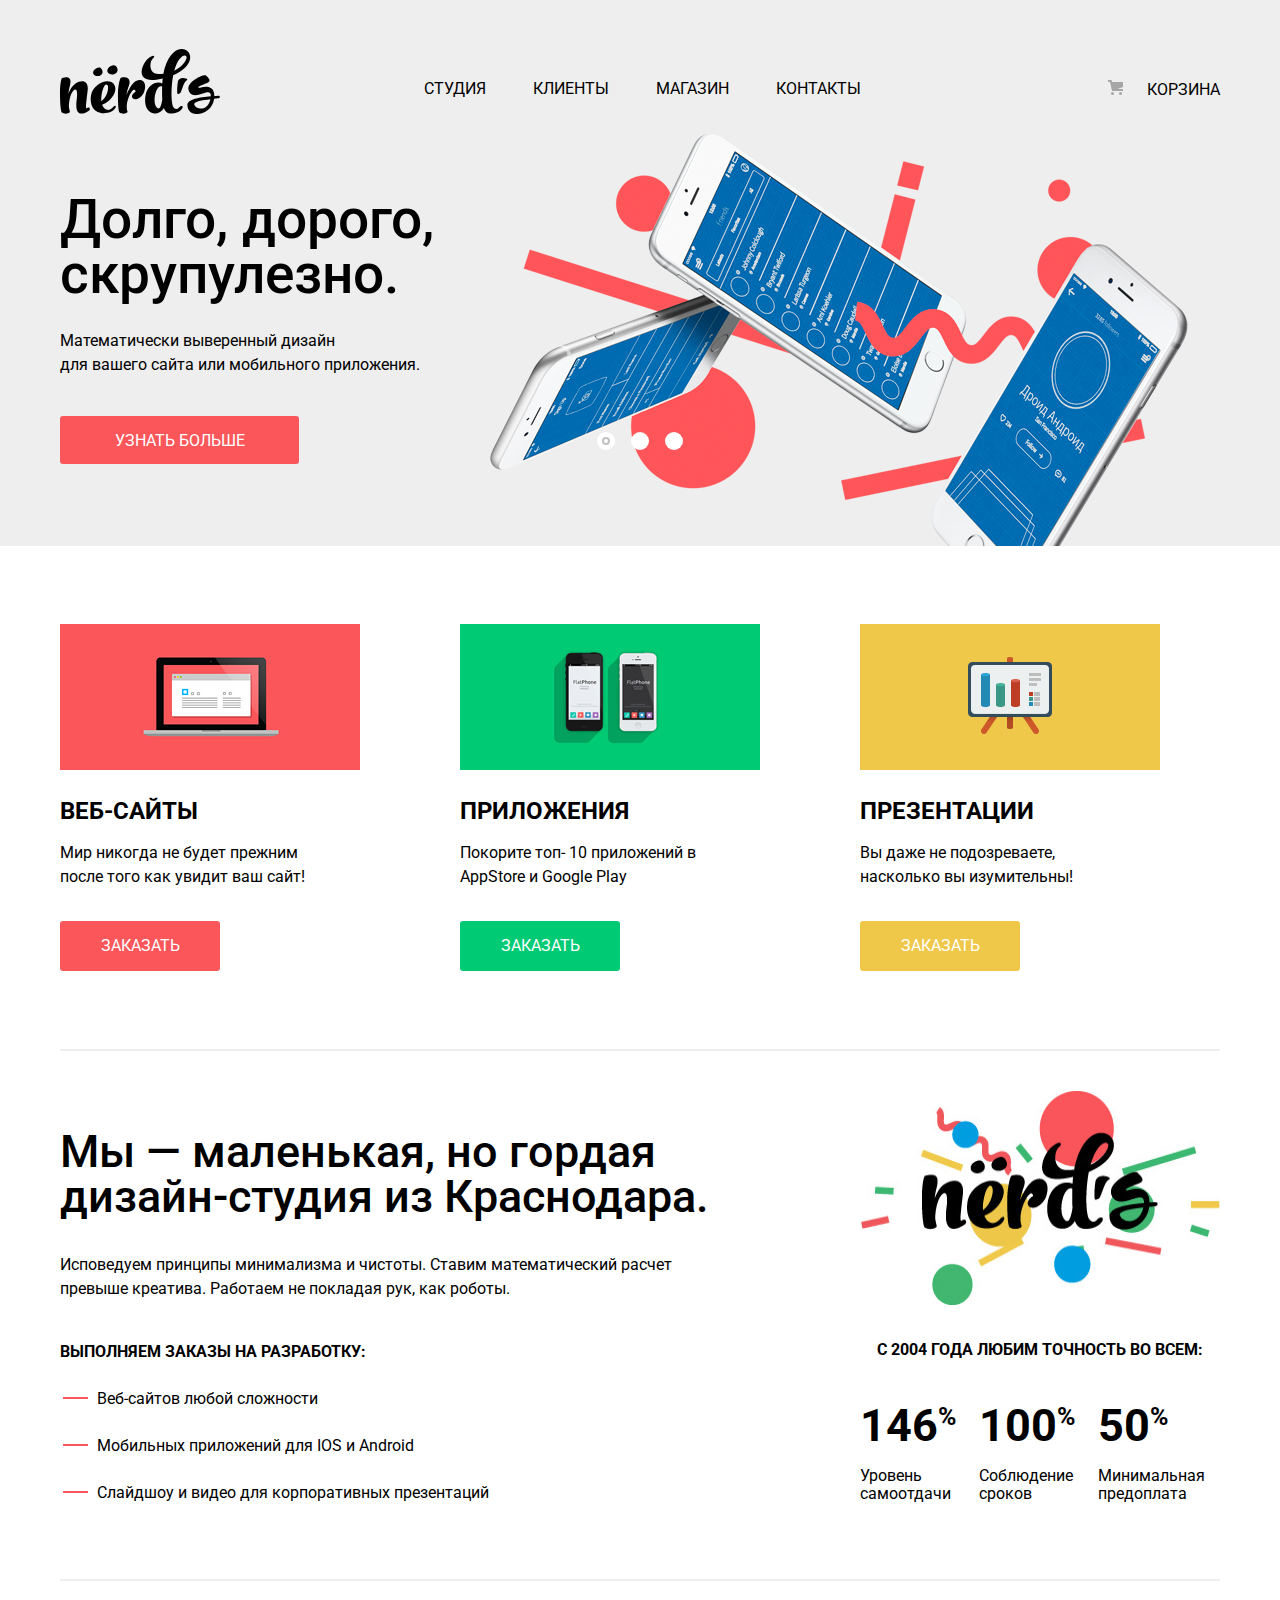
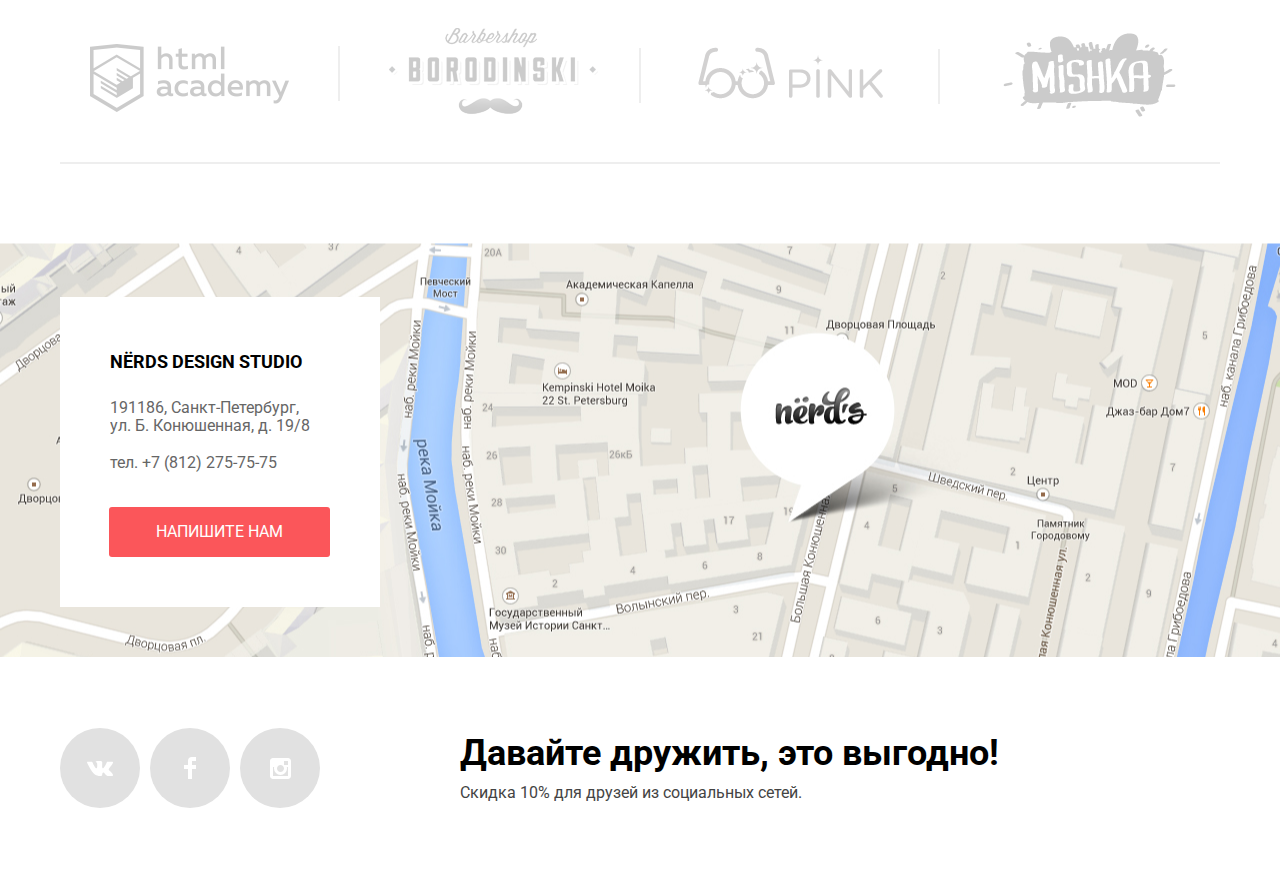
==== commit 16bb99ff: "проверка5" ====
--- a/index.html
+++ b/index.html
@@ -86,13 +86,13 @@
         <li class="advantage-item">
           <img src="img/apps.png" width="300" height="146" alt="Приложения">
           <h3>Приложения</h3>
-          <p>Покорите топ 10 приложений в AppStore и Google Play</p>
+          <p>Покорите топ- 10 приложений в AppStore и Google Play</p>
           <a class="button advantage advantage-app" href=#>Заказать</a>
         </li>
         <li class="advantage-item">
           <img src="img/presentation.png" width="300" height="146" alt="Презентации">
           <h3>Презентации</h3>
-          <p>Вы даже не подозреваете,<br>насколько вы изумительны!</p>
+          <p>Вы даже не подозреваете, насколько вы изумительны!</p>
           <a class="button advantage advantage-presentation" href=#>Заказать</a>
         </li>
       </ul>
@@ -172,7 +172,7 @@
         <div class="container-mark">
           <h3 class="visually-hidden">Как до нас добраться</h3>
           <h3>NЁRDS DESIGN STUDIO</h3>
-          <p class="text">191186, Санкт-Петербург,<br> ул. Б. Конюшенная, д. 19/8</p>
+          <p class="text">191186, Санкт-Петербург, ул.&nbsp;Б.&nbsp;Конюшенная, д. 19/8</p>
           <p class="phone">тел. +7 (812) 275-75-75</p>
           <a class="button write" href="writeus.html">
             Напишите нам
@@ -223,4 +223,4 @@
   <script src="js/min.script.js"></script>
 </body>
 
-</html>+</html>
--- a/css/min.style.css
+++ b/css/min.style.css
@@ -1 +1 @@
-body{font-family:"Roboto","Arial",sans-serif;font-size:16px;font-weight:400;line-height:24px;width:100%;min-width:1200px;margin:0;text-transform:uppercase;color:#000;background-color:#fff}a{text-decoration:none}.visually-hidden{position:absolute;clip:rect(0 0 0 0);width:1px;height:1px;margin:-1px}.container{width:1160px;margin:0 auto;padding:0 20px}main{display:block}.button{font-size:16px;line-height:18px;display:inline-block;vertical-align:middle;width:200px;margin-top:30px;margin-bottom:30px;padding:16px;text-align:center;vertical-align:middle;text-transform:uppercase;color:#fff;border:none;border-radius:3px;background-color:#fb565a}.button:hover{color:#fff;background-color:#e74246}.button:active{color:#e26c6e;background-color:#d7373b}.button-slider{font-size:16px;line-height:18px;width:207px;height:10px;margin-bottom:80px;padding-bottom:22px}.button-show{width:260px;text-align:center;color:#000;background-color:#eee}.button-show:hover{color:#000;background-color:#dfdfdf}.button-show:active{color:#959595;background-color:#d5d5d5;box-shadow:inset 0 3px 0 0 #bfbfbf}.write{width:190px;padding:16px;text-align:center;margin:10px 20px 7px}.send{width:220px;margin-top:23px;margin-bottom:6px;padding-top:13px;padding-bottom:13px;text-align:center}.price{width:200px;margin:0 auto;margin-top:13px;margin-left:3px;padding:16px 0;padding-left:0;padding-right:0}.price a{padding-top:40px}.top{background-color:#eee}.logo:hover{opacity:.7}.logo:active{opacity:.4}.main-header{background-color:#eee}.header{padding-top:49px}.main-header ul{padding:0;list-style:none}.main-navigation a{color:#000}.main-navigation a:hover{color:#fb565a}.main-navigation a:focus{color:#a6a6a6}.main-navigation .active{border-bottom:2px solid #fb565a}.main-navigation{font-size:16px;line-height:30px;display:flex;flex-direction:row;padding-top:50px;text-transform:uppercase;justify-content:space-between}.site-navigation{display:flex;margin-top:25px;margin-right:50px;padding:0;width:440px;justify-content:center;flex-wrap:wrap}.site-navigation-item{margin-left:45px}.site-navigation-item:first-child{margin-left:0}.site-navigation-item:last-child{margin-right:0}.user-navigation{font-size:16px;line-height:30px;margin-top:10px}.cart img{margin-right:20px}h1{font-size:55px;font-weight:700;line-height:55px;margin-bottom:0;padding-top:28px;padding-bottom:110px;text-align:center;text-transform:none}.slider{position:relative;width:100%}.slider-controls{font-size:0;position:absolute;z-index:100;bottom:104px;left:50%;width:160px;height:18px;transform:translateX(-50%);text-align:center}.slider-controls i{position:relative;display:inline-block;width:18px;height:18px;padding:8px;cursor:pointer;vertical-align:middle;border-radius:50%}.slider-controls i::after{position:absolute;z-index:1;top:8px;left:8px;width:18px;height:18px;content:"";border-radius:50%;background:#fff}.slider-controls .active::before{position:absolute;z-index:2;top:50%;left:50%;width:4px;height:4px;margin:-4px;content:"";border:2px solid #c1c1c1;border-radius:50%;background-color:inherit}.slider-item{height:407px;padding-top:15px;background-repeat:no-repeat;background-position:right bottom;background-size:auto}.slider-item .title{font-size:55px;font-weight:500;line-height:55px;max-width:600px;margin:0;margin-bottom:27px;padding-top:52px;text-transform:none}.slider-item .text{font-size:16px;line-height:24px;max-width:430px;margin:0;margin-bottom:10px;text-transform:none;color:#000}.first{background-image:url(../img/slide-first.png);background-position:93% 100%}.second{display:none;background-image:url(../img/slide-second.png);background-position:100% 0}.third{display:none;background-image:url(../img/slide-third.png);background-position:100% 20px}.wrap-slider{display:flex;flex-direction:row}.advantages{width:100%;margin-top:70px;padding-bottom:40px;border-bottom:2px solid #eee}.advantages ul{display:flex;flex-direction:row;width:100%;margin-top:77px;padding:0;list-style:none;justify-content:flex-start;overflow:auto}.advantage-item{width:300px;min-height:348px;margin-right:100px}.advantage-item:first-child{margin-left:0}.advantages h3{font-size:24px;line-height:30px;margin-top:20px;margin-bottom:15px;text-transform:uppercase}.advantages p{font-size:16px;line-height:24px;width:260px;margin:0;margin-bottom:25px;text-transform:none;color:#000}.advantage{display:inline-block;vertical-align:middle;width:130px;margin-top:10px;padding:16px}.advantage-app{background-color:#00ca74}.advantage-app:hover{background-color:#00bc6c}.advantage-app:active{color:#4dc491;background-color:#00aa62}.advantage-presentation{background-color:#efc84a}.advantage-presentation:hover{background-color:#eab534}.advantage-presentation:active{color:#ebba53;background-color:#e5a722}.wrap-column{display:flex;flex-direction:row;width:100%;margin-top:30px;padding-bottom:55px;border-bottom:2px solid #eee;justify-content:space-between}.information{width:660px;list-style:none}.information ul{list-style:none}.statistic ul{list-style:none}.information h3{font-size:45px;font-weight:500;line-height:45px;margin:0;margin-top:40px;margin-bottom:35px;text-transform:none}.information b{font-size:16px;font-weight:700;line-height:24px}.information p{font-size:16px;line-height:24px;margin-top:5px;margin-bottom:38px;text-transform:none;color:#000}.products ul{padding:0;list-style:none}.product-item{font-size:16px;line-height:24px;margin-top:25px;text-transform:none;color:#000}.products li:before{display:inline-block;width:25px;height:2px;margin:0 5px 4px -37px;content:"";vertical-align:middle;background-color:#fb565a}.statistic-item b{font-size:45px;line-height:45px}.statistic-item span{font-size:25px;vertical-align:super}.statistic{display:flex;flex-direction:column;width:360px;justify-content:flex-start}.statistic figure{margin:0;margin-top:5px;margin-bottom:0}.statistic h3{font-size:16px;line-height:24px;margin-top:25px;margin-left:20px}.statistic ul{display:flex;margin-top:6px;padding:0;justify-content:flex-start}.statistic b{font-size:45px;line-height:45px}.statistic p{font-size:16px;line-height:18px;margin:0;padding-top:20px;text-transform:none}.statistic-item{width:100px;margin-top:12px;margin-left:19px}.statistic-item:first-child{margin-left:0}.wrap-partners{margin-top:43px;margin-bottom:79px;border-bottom:2px solid #eee}.partners{position:relative;display:flex;flex-direction:row;margin:0;padding:0;list-style:none;text-align:center;justify-content:flex-start;flex-wrap:wrap;align-items:center}.logo-item{display:inline-block;vertical-align:middle}.partner-item a{opacity:.2}.partner-item a:hover{opacity:1}.partner-item a:active{opacity:.1}.partner-item:first-of-type{margin-top:10px;margin-left:30px}.partner-item{position:relative;margin-right:100px;padding-bottom:33px;cursor:pointer}.partner-item:last-child{margin-right:0;margin-left:20px}.partner-item:first-child::after{position:absolute;top:2px;right:-51px;width:2px;height:55px;content:"";background:#eee}.partner-item:nth-of-type(2)::after{position:absolute;top:20px;right:-43px;width:2px;height:55px;content:"";background:#eee}.partner-item:nth-of-type(3)::after{position:absolute;top:2px;right:-57px;width:2px;height:55px;content:"";background:#eee}.filter-item{margin:0;padding:0;border:none}.range-filter{width:260px}.filter-item legend{font-size:18px;font-weight:700;line-height:24px;text-transform:uppercase}.range-controls{position:relative;height:41px;margin-top:50px;margin-bottom:15px;padding-top:39px;padding-right:20px;padding-left:20px;border-radius:5px;background-color:#f1f1f1}.range-controls .scale{height:2px;background:#d7dcde}.range-controls .bar{width:70%;height:2px;background:#00ca74}.range-controls .toggle{position:absolute;top:31px;left:0;width:4px;height:4px;padding:0;cursor:pointer;border:8px solid #fff;border-radius:50%;background-color:#ababab;box-shadow:0 2px 1px 0 #cfcfcf}.range-controls .toggle-min{left:18px}.range-controls .toggle-max{left:160px}.price-controls{font-size:0}.price-controls label{font-size:16px;display:inline-block;width:50%;vertical-align:middle;text-transform:uppercase}.price-controls input{font-family:"Roboto","Arial",sans-serif;font-size:16px;width:60px;margin-left:10px;padding:8px 10px;text-align:center;color:#283136;border:none;border-radius:5px;background:#f1f1f1}.max-price{text-align:right}.filter-grid{font-size:16px;margin-top:60px;padding:0;color:#c1c1c1;border:none}.filter-grid p{font-size:16px;line-height:20px;text-align:left;text-transform:none;opacity:.8;color:#283136}.filter-grid p:hover{opacity:1}.filter-grid legend{font-size:18px;font-weight:700;line-height:24px;text-transform:uppercase;color:#000}.filter-specials{font-size:16px;margin-top:30px;padding:0;color:#c1c1c1;border:none}.filter-specials legend{font-size:18px;font-weight:700;line-height:24px;text-transform:uppercase;color:#000;margin-bottom:3px}.filter-specials p{font-size:16px;line-height:20px;text-align:left;text-transform:none;opacity:.8;color:#283136}.filter-specials p:hover{opacity:1}.filter-grid .filter-specials input[type="checkbox"],input[type="radio"]{display:none}.filter-grid input[type="radio"]+label:before{display:inline-block;width:25px;height:25px;margin-right:5px;content:"";text-align:center;vertical-align:middle;opacity:.4;background-image:url(../img/radio-off.png);background-repeat:no-repeat;background-position:left center}.filter-grid input[type="radio"]:checked+label:before{background-image:url(../img/radio-on.png)}.filter-specials input[type="checkbox"]+label:before{display:inline-block;width:30px;height:23px;margin-right:3px;content:"";vertical-align:middle;opacity:.4;background-image:url(../img/checkbox-off.png);background-repeat:no-repeat;background-position:left center}.filter-specials input[type="checkbox"]:checked+label:before{background-image:url(../img/checkbox-on.png)}.wrap-filter{display:block;width:260px;padding:0}.sort-wrap{display:flex;justify-content:flex-start}.sort-item a{font-size:14px;font-weight:100;line-height:18px;color:#e5e5e5}.sort-item a:hover{color:#adadad}.sort-item a:focus{color:#000}.sort-item a:active{color:#000}.sort-item .active{color:#000}.sort-list{display:flex;flex-direction:row;margin:0;margin-right:45px;margin-left:265px;padding:0;list-style:none;justify-content:flex-start}.sort-item{margin-right:27px}.sort-item:last-child{margin-right:0}.sort-direction{display:flex;flex-direction:row;margin:0;padding:0;list-style:none}.direction-item.up a:after{content:"";width:11px;height:10px;position:absolute;top:420px;background:url(../img/icon-up-dir.png);transform:rotate(180deg)}.direction-item.down a:after{content:"";width:11px;height:10px;position:absolute;top:420px;left:1360px;background:url(../img/icon-up-dir.png);opacity:.2}.up{padding-right:20px}.column{display:flex;flex-direction:row;margin-top:60px;justify-content:space-between}.central b{font-size:18px;line-height:18px}.client h3{font-size:18px;font-weight:700;line-height:30px;color:#000}.clients{display:flex;margin-top:50px;padding:0;flex-wrap:wrap;justify-content:space-between}.client{position:relative;margin-bottom:33px;cursor:pointer}.central{display:flex;flex-direction:column;width:760px;margin-left:auto}.image-wrap{position:relative;overflow:hidden;width:360px;height:617px;border-top-left-radius:5px;border-top-right-radius:5px;background-color:#f1f1f1}.image-head{font-size:0;position:relative;width:360px;height:30px;padding-top:10px;padding-left:12px}.image-head:before{color:#f1f1f1}.image-wrap:hover .client-description{opacity:1}.image-wrap:hover .image-head{background-color:#4d4d4d}.image-head span{display:inline-block;width:13px;height:13px;margin-right:10px;vertical-align:middle;border-radius:50%;background-color:#fff}.image-head span:first-child{margin-left:5px}.client-description{position:absolute;bottom:0;overflow:auto;overflow-wrap:break-word;width:360px;height:233px;max-height:233px;opacity:0;text-align:center;background-color:#eee}.client-description:hover{opacity:1}.client-description h3{font-size:18px;font-weight:700;line-height:30px;padding-top:10px}.client-description h3:hover{color:#b2b1b1}.client-description p{font-size:16px;font-weight:200;line-height:18px;width:240px;height:50px;overflow:auto;margin:0 auto;margin-top:10px;text-align:center;text-transform:none;color:#9c9c9c}.paginator a:hover{color:#000;background-color:#dfdfdf}.paginator{font-size:16px;line-height:50px;display:flex;margin:0;margin-top:28px;margin-bottom:50px;margin-left:2px;padding:0;list-style:none;text-align:left;text-transform:uppercase;flex-wrap:wrap}.paginator-item{display:inline}.paginator-item a{margin-right:11px;padding:16px 21px;color:#000;border-radius:3px;background-color:#eee}.paginator-item.active a{padding:13px 18px;border:3px solid #dbdbdb;background-color:#fff}.paginator-item a:active{padding:16px 21px;border:none;background-color:#d5d5d5;box-shadow:inset 0 3px 0 0 #bfbfbf}.paginator-item.next:active a{padding-right:76px;padding-left:76px}.paginator-item.next a{padding-left:76px;padding-right:76px}.social{display:flex;margin-top:70px;margin-bottom:77px}.footer-social{display:flex;width:260px;margin:0;margin-top:2px;justify-content:flex-start}.footer-social a{position:relative;display:flex;width:80px;height:80px;margin-right:6px;margin-left:5px;border-radius:50%;background-color:#e1e1e1;background-repeat:no-repeat;background-position:center;align-items:center;justify-content:space-around}.footer-social a:hover{background-color:#e74246}.footer-social a:active{background-color:#d7373b}.footer-contacts{font-size:16px;line-height:18px;color:#000}.footer-contacts b{font-size:16px;font-weight:700;line-height:18px}.promote{margin-left:140px;padding-top:13px}.promote b{font-size:36px;font-weight:bolder;text-transform:none;color:#000}.promote p{font-size:16px;line-height:22px;margin:0;margin-top:10px;text-transform:none;color:#444}.map-container{width:100%;height:419px;margin:0;padding:0;overflow:hidden;text-align:center;background-color:#fff;background-image:url(../img/map.jpg);background-repeat:no-repeat;background-position:50%}.container-mark{position:absolute;display:flex;flex-direction:column;width:260px;min-height:250px;margin:0 auto;margin-top:59px;padding:30px;text-align:left;background:#fff;flex-wrap:wrap;overflow:auto}.container-mark h3{margin-top:22px;margin-left:20px}.container-mark .text{font-size:16px;line-height:18px;color:#666;margin:0;margin-top:7px;text-transform:none;margin-left:20px}.container-mark .phone{font-size:16px;line-height:18px;font-weight:400;color:#666;text-transform:none;margin-left:20px;margin-bottom:32px}.footer-contacts h3{margin-bottom:33px}.form-wrap{display:flex;flex-direction:row;width:760px}.modal-form{padding-top:75px;padding-left:20px;position:fixed;width:960px;background:#fff;left:50%;top:50%;margin-left:-470px;margin-top:-300px;box-shadow:0 25px 100px 0 #000;z-index:100;display:none}.modal-form b{font-size:45px;font-weight:500;line-height:45px;margin-top:0;margin-left:50px;text-transform:none}.modal-show{display:block;animation:bounce .6s}@keyframes bounce{0%{transform:translateY(-2000px)}70%{transform:translateY(30px)}90%{transform:translateY(-10px)}100%{transform:translateY(0)}}.form-area{width:760px;margin:50px}.input-write label{font-size:16px;font-weight:700;line-height:18px}.input-write input{font-size:16px;line-height:18px;width:360px;height:48px;padding-left:15px;opacity:.2;border:2px solid #000;border-radius:3px;outline:none}.input-write:first-child{margin-right:70px}.input-write textarea{font-size:16px;line-height:18px;width:810px;height:103px;padding-top:15px;padding-left:15px;resize:none;opacity:.2;border:2px solid #000;border-radius:3px;outline:none}.input-write .letter{margin-top:60px}.input-write input:hover{border-color:#b4b9bb}.input-write input:focus{border-color:#000}.input-write input:invalid{border-color:#e74246}.input-write textarea:hover{border-color:#b4b9bb}.input-write textarea:focus{border-color:#000}.input-write textarea:invalid{border-color:#e74246}.input-write .name{margin-left:40px}.modal-close{font-size:0;position:absolute;top:80px;right:60px;width:30px;height:30px;cursor:pointer;border:0;outline:0;background-color:transparent}.modal-close:hover::before,.modal-close:hover::after{opacity:1}.modal-close:active::before,.modal-close:active::after{opacity:.2}.modal-close::before,.modal-close::after{position:absolute;top:10px;left:2px;width:20px;height:3px;content:"";opacity:.5;border-radius:2px;background-color:#fb565a}.modal-close::before{transform:rotate(45deg)}.modal-close::after{transform:rotate(-45deg)}
+body{font-family:"Roboto","Arial",sans-serif;font-size:16px;font-weight:400;line-height:24px;width:100%;min-width:1200px;margin:0;text-transform:uppercase;color:#000;background-color:#fff}a{text-decoration:none}.visually-hidden{position:absolute;clip:rect(0 0 0 0);width:1px;height:1px;margin:-1px}.container{width:1160px;margin:0 auto;padding:0 20px}main{display:block}.button{font-size:16px;line-height:18px;display:inline-block;vertical-align:middle;width:200px;margin-top:30px;margin-bottom:30px;padding:16px;text-align:center;vertical-align:middle;text-transform:uppercase;color:#fff;border:none;border-radius:3px;background-color:#fb565a}.button:hover{color:#fff;background-color:#e74246}.button:active{color:#e26c6e;background-color:#d7373b}.button-slider{font-size:16px;line-height:18px;width:207px;height:10px;margin-bottom:80px;padding-bottom:22px}.button-show{width:260px;text-align:center;color:#000;background-color:#eee}.button-show:hover{color:#000;background-color:#dfdfdf}.button-show:active{color:#959595;background-color:#d5d5d5;box-shadow:inset 0 3px 0 0 #bfbfbf}.write{width:189px;padding:16px;text-align:center;margin:10px 20px 7px 19px}.send{width:220px;margin-top:23px;margin-bottom:6px;padding-top:13px;padding-bottom:13px;text-align:center}.price{width:200px;margin:0 auto;margin-top:17px;margin-left:3px;padding:16px 0;padding-left:0;padding-right:0}.price a{padding-top:40px}.top{background-color:#eee}.logo:hover{opacity:.7}.logo:active{opacity:.4}.main-header{background-color:#eee}.header{padding-top:49px}.main-header ul{padding:0;list-style:none}.main-navigation a{color:#000}.main-navigation a:hover{color:#fb565a}.main-navigation a:focus{color:#a6a6a6}.main-navigation .active{border-bottom:2px solid #fb565a}.main-navigation{font-size:16px;line-height:30px;display:flex;flex-direction:row;padding-top:49px;text-transform:uppercase;justify-content:space-between}.site-navigation{display:flex;margin-top:25px;margin-right:50px;margin-left:7px;padding:0;width:450px;justify-content:center;flex-wrap:wrap}.site-navigation-item{margin-left:47px}.site-navigation-item:first-child{margin-left:0}.site-navigation-item:last-child{margin-right:0}.user-navigation{font-size:16px;line-height:30px;margin-top:10px}.cart img{margin-right:20px}h1{font-size:55px;font-weight:500;line-height:55px;margin:0 auto;margin-top:38px;margin-right:3px;padding-top:31px;padding-bottom:107px;text-align:center;text-transform:none}.slider{position:relative;width:100%}.slider-controls{font-size:0;position:absolute;z-index:100;bottom:104px;left:50%;width:160px;height:18px;transform:translateX(-50%);text-align:center}.slider-controls i{position:relative;display:inline-block;width:18px;height:18px;padding:8px;cursor:pointer;vertical-align:middle;border-radius:50%}.slider-controls i::after{position:absolute;z-index:1;top:8px;left:8px;width:18px;height:18px;content:"";border-radius:50%;background:#fff}.slider-controls .active::before{position:absolute;z-index:2;top:50%;left:50%;width:4px;height:4px;margin:-4px;content:"";border:2px solid #c1c1c1;border-radius:50%;background-color:inherit}.slider-item{height:407px;padding-top:15px;background-repeat:no-repeat;background-position:right bottom;background-size:auto}.slider-item .title{font-size:55px;font-weight:500;line-height:55px;max-width:600px;margin:0;margin-bottom:27px;padding-top:53px;text-transform:none}.slider-item .text{font-size:16px;line-height:24px;max-width:430px;margin:0;margin-bottom:9px;text-transform:none;color:#000}.first{background-image:url(../img/slide-first.png);background-position:93% 100%}.second{display:none;background-image:url(../img/slide-second.png);background-position:100% 0}.third{display:none;background-image:url(../img/slide-third.png);background-position:100% 20px}.wrap-slider{display:flex;flex-direction:row}.advantages{width:100%;margin-top:70px;padding-bottom:32px;border-bottom:2px solid #eee}.advantages ul{display:flex;flex-direction:row;width:100%;margin-top:78px;padding:0;list-style:none;justify-content:flex-start;overflow:auto}.advantage-item{width:300px;min-height:348px;margin-right:100px}.advantage-item:first-child{margin-left:0}.advantages h3{font-size:24px;line-height:30px;margin-top:19px;margin-bottom:15px;text-transform:uppercase}.advantages p{font-size:16px;line-height:24px;width:260px;margin:0;margin-bottom:22px;text-transform:none;color:#000}.advantage{display:inline-block;vertical-align:middle;width:128px;margin-top:10px;padding:16px}.advantage-app{background-color:#00ca74}.advantage-app:hover{background-color:#00bc6c}.advantage-app:active{color:#4dc491;background-color:#00aa62}.advantage-presentation{background-color:#efc84a}.advantage-presentation:hover{background-color:#eab534}.advantage-presentation:active{color:#ebba53;background-color:#e5a722}.wrap-column{display:flex;flex-direction:row;width:100%;margin-top:38px;padding-bottom:58px;border-bottom:2px solid #eee;justify-content:space-between}.information{width:660px;list-style:none}.information ul{list-style:none}.statistic ul{list-style:none}.information h3{font-size:45px;font-weight:500;line-height:45px;margin:0;margin-top:40px;margin-bottom:34px;text-transform:none}.information b{font-size:16px;font-weight:700;line-height:24px}.information p{font-size:16px;line-height:24px;margin:0;margin-bottom:39px;text-transform:none;color:#000}.products ul{padding:0;list-style:none}.product-item{font-size:16px;line-height:24px;margin-top:23px;text-transform:none;color:#000}.products li:before{display:inline-block;width:25px;height:2px;margin:0 5px 4px -37px;content:"";vertical-align:middle;background-color:#fb565a}.statistic-item b{font-size:45px;line-height:45px}.statistic-item span{font-size:25px;vertical-align:super}.statistic{display:flex;flex-direction:column;width:360px;justify-content:flex-start}.statistic figure{margin:0;margin-top:2px;margin-bottom:0}.statistic h3{font-size:16px;line-height:24px;margin-top:26px;margin-left:17px}.statistic ul{display:flex;margin-top:4px;padding:0;justify-content:flex-start}.statistic b{font-size:45px;line-height:45px}.statistic p{font-size:16px;line-height:18px;margin:0;padding-top:19px;text-transform:none}.statistic-item{width:100px;margin-top:12px;margin-left:19px}.statistic-item:first-child{margin-left:0}.wrap-partners{margin-top:47px;margin-bottom:74px;border-bottom:2px solid #eee}.partners{position:relative;display:flex;flex-direction:row;margin:0;padding:0;padding-bottom:4px;list-style:none;text-align:center;justify-content:flex-start;flex-wrap:wrap;align-items:center}.logo-item{display:inline-block;vertical-align:middle}.partner-item a{opacity:.2}.partner-item a:hover{opacity:1}.partner-item a:active{opacity:.1}.partner-item:first-of-type{margin-top:10px;margin-left:30px}.partner-item{position:relative;margin-right:100px;padding-bottom:33px;cursor:pointer}.partner-item:last-child{margin-right:0;margin-left:20px;margin-top:3px}.partner-item:first-child::after{position:absolute;top:2px;right:-51px;width:2px;height:55px;content:"";background:#eee}.partner-item:nth-of-type(2)::after{position:absolute;top:20px;right:-43px;width:2px;height:55px;content:"";background:#eee}.partner-item:nth-of-type(3)::after{position:absolute;top:2px;right:-57px;width:2px;height:55px;content:"";background:#eee}.filter-item{margin:0;padding:0;border:none}.range-filter{width:260px}.filter-item legend{font-size:18px;font-weight:700;line-height:24px;text-transform:uppercase}.range-controls{position:relative;height:41px;margin-top:51px;margin-bottom:15px;padding-top:39px;padding-right:20px;padding-left:20px;border-radius:5px;background-color:#f1f1f1}.range-controls .scale{height:2px;background:#d7dcde}.range-controls .bar{width:70%;height:2px;background:#00ca74}.range-controls .toggle{position:absolute;top:31px;left:0;width:4px;height:4px;padding:0;cursor:pointer;border:8px solid #fff;border-radius:50%;background-color:#ababab;box-shadow:0 2px 1px 0 #cfcfcf}.range-controls .toggle-min{left:18px}.range-controls .toggle-max{left:160px}.price-controls{font-size:0}.price-controls label{font-size:16px;display:inline-block;width:50%;vertical-align:middle;text-transform:uppercase}.price-controls input{font-family:"Roboto","Arial",sans-serif;font-size:16px;width:60px;margin-left:10px;padding:8px 10px;text-align:center;color:#283136;border:none;border-radius:5px;background:#f1f1f1}.max-price{text-align:right}.filter-grid{font-size:16px;margin-top:61px;padding:0;color:#c1c1c1;border:none}.filter-grid p{font-size:16px;line-height:20px;text-align:left;text-transform:none;opacity:.8;color:#283136}.filter-grid p:hover{opacity:1}.filter-grid legend{font-size:18px;font-weight:700;line-height:24px;text-transform:uppercase;color:#000}.filter-specials{font-size:16px;margin-top:28px;margin-bottom:5px;padding:0;color:#c1c1c1;border:none}.filter-specials legend{font-size:18px;font-weight:700;line-height:24px;text-transform:uppercase;color:#000;margin-bottom:3px}.filter-specials p{font-size:16px;line-height:20px;text-align:left;text-transform:none;opacity:.8;color:#283136}.filter-specials p:hover{opacity:1}.filter-grid .filter-specials input[type="checkbox"],input[type="radio"]{display:none}.filter-grid input[type="radio"]+label:before{display:inline-block;width:25px;height:25px;margin-right:5px;content:"";text-align:center;vertical-align:middle;opacity:.4;background-image:url(../img/radio-off.png);background-repeat:no-repeat;background-position:left center}.filter-grid input[type="radio"]:checked+label:before{background-image:url(../img/radio-on.png)}.filter-specials input[type="checkbox"]+label:before{display:inline-block;width:30px;height:23px;margin-right:3px;content:"";vertical-align:middle;opacity:.4;background-image:url(../img/checkbox-off.png);background-repeat:no-repeat;background-position:left center}.filter-specials input[type="checkbox"]:checked+label:before{background-image:url(../img/checkbox-on.png)}.wrap-filter{display:block;width:260px;padding:0}.sort-wrap{display:flex;justify-content:flex-start}.sort-item a{font-size:14px;font-weight:100;line-height:18px;color:#e5e5e5}.sort-item a:hover{color:#adadad}.sort-item a:focus{color:#000}.sort-item a:active{color:#000}.sort-item .active{color:#000}.sort-list{display:flex;flex-direction:row;margin:0;margin-right:42px;margin-left:267px;padding:0;list-style:none;justify-content:flex-start}.sort-item{margin-right:27px}.sort-item a{font-size:14px;line-height:18px;position:relative;vertical-align:text-top;width:11px;height:10px}.sort-item:last-child{margin-right:0}.sort-direction{position:relative;display:flex;flex-direction:row;margin:0;padding:0;list-style:none}.direction-item.up a:after{content:"";width:11px;height:10px;position:absolute;top:3px;right:7px;background:url(../img/icon-up-dir.png);transform:rotate(180deg)}.direction-item.down a:after{content:"";width:11px;height:10px;position:absolute;top:3px;right:-22px;background:url(../img/icon-up-dir.png);opacity:.2}.up{padding-right:20px}.column{display:flex;flex-direction:row;margin-top:58px;justify-content:space-between}.central b{font-size:18px;line-height:18px}.clients{display:flex;margin-top:50px;padding:0;flex-wrap:wrap;justify-content:space-between}.client{position:relative;margin-bottom:33px;cursor:pointer}.central{display:flex;flex-direction:column;width:760px;margin-left:auto}.image-wrap{position:relative;overflow:hidden;width:360px;height:617px;border-top-left-radius:5px;border-top-right-radius:5px;background-color:#f1f1f1}.image-head{font-size:0;position:relative;width:360px;height:30px;padding-top:10px;padding-left:12px}.image-head:before{color:#f1f1f1}.image-wrap:hover .client-description{opacity:1}.image-wrap:hover .image-head{background-color:#4d4d4d}.image-head span{display:inline-block;width:13px;height:13px;margin-right:10px;vertical-align:middle;border-radius:50%;background-color:#fff}.image-head span:first-child{margin-left:5px}.client-description{position:absolute;bottom:0;overflow:auto;overflow-wrap:break-word;width:360px;height:233px;max-height:233px;opacity:0;text-align:center;background-color:#eee}.client-description:hover{opacity:1}.client-description h3{font-size:18px;font-weight:700;line-height:30px;padding-top:10px;margin-bottom:0;color:#000}.client-description h3:hover{color:#b2b1b1}.client-description p{font-size:16px;font-weight:200;line-height:18px;width:240px;height:50px;overflow:auto;margin:0 auto;padding:0;padding-top:15px;text-align:center;text-transform:none;color:#9c9c9c}.paginator a:hover{color:#000;background-color:#dfdfdf}.paginator{font-size:16px;line-height:50px;display:flex;margin:0;margin-top:26px;margin-bottom:53px;padding:0;list-style:none;text-align:left;text-transform:uppercase;flex-wrap:wrap}.paginator-item{display:inline}.paginator-item a{margin-right:10px;padding:16px 21px;color:#000;border-radius:3px;background-color:#eee}.paginator-item.active a{padding:13px 18px;border:3px solid #dbdbdb;background-color:#fff}.paginator-item a:active{padding:16px 21px;border:none;background-color:#d5d5d5;box-shadow:inset 0 3px 0 0 #bfbfbf}.paginator-item.next:active a{padding-right:76px;padding-left:76px}.paginator-item.next a{padding-left:78px;padding-right:76px}.social{display:flex;margin-top:69px;margin-bottom:77px}.footer-social{width:260px;display:flex;justify-content:space-between;flex-wrap:wrap;padding-left:0;margin:0;margin-top:2px}.footer-social a{position:relative;display:flex;width:80px;height:80px;border-radius:50%;background-color:#e1e1e1;background-repeat:no-repeat;background-position:center;align-items:center;justify-content:space-around}.footer-social a:hover{background-color:#e74246}.footer-social a:active{background-color:#d7373b}.footer-contacts{font-size:16px;line-height:18px;color:#000}.footer-contacts b{font-size:16px;font-weight:700;line-height:18px}.promote{margin-left:140px;padding-top:9px}.promote b{font-size:36px;font-weight:bolder;line-height:36px;text-transform:none;color:#000}.promote p{font-size:16px;line-height:22px;margin:0;margin-top:10px;text-transform:none;color:#444}.map-container{width:100%;height:419px;margin:0;padding:0;overflow:hidden;text-align:center;background-color:#dbdad4;background-image:url(../img/map.jpg);background-repeat:no-repeat;background-position:50%}.container-mark{position:absolute;display:flex;flex-direction:column;width:260px;min-height:250px;margin:0 auto;margin-top:59px;padding:30px;text-align:left;background:#fff;flex-wrap:wrap;overflow:auto}.container-mark h3{font-size:18px;line-height:30px;margin-top:20px;margin-left:20px;margin-bottom:0;overflow:auto}.container-mark .text{font-size:16px;line-height:18px;height:37px;color:#666;margin:0;margin-top:22px;text-transform:none;margin-left:20px;overflow:auto}.container-mark .phone{font-size:16px;line-height:18px;font-weight:400;color:#666;text-transform:none;margin-left:20px;margin-bottom:25px;margin-top:18px}.footer-contacts h3{margin-bottom:33px}.form-wrap{display:flex;flex-direction:row;width:760px}.modal-form{padding-top:75px;padding-left:20px;position:fixed;width:960px;background:#fff;left:50%;top:50%;margin-left:-470px;margin-top:-300px;box-shadow:0 25px 100px 0 #000;z-index:100;display:none}.modal-form b{font-size:45px;font-weight:500;line-height:45px;margin-top:0;margin-left:50px;text-transform:none}.modal-show{display:block;animation:bounce .6s}@keyframes bounce{0%{transform:translateY(-2000px)}70%{transform:translateY(30px)}90%{transform:translateY(-10px)}100%{transform:translateY(0)}}.form-area{width:760px;margin:50px}.input-write label{font-size:16px;font-weight:700;line-height:18px}.input-write input{font-size:16px;line-height:18px;width:360px;height:48px;padding-left:15px;opacity:.2;border:2px solid #000;border-radius:3px;outline:none}.input-write:first-child{margin-right:70px}.input-write textarea{font-size:16px;line-height:18px;width:810px;height:103px;padding-top:15px;padding-left:15px;resize:none;opacity:.2;border:2px solid #000;border-radius:3px;outline:none}.input-write .letter{margin-top:60px}.input-write input:hover{border-color:#b4b9bb}.input-write input:focus{border-color:#000}.input-write input:invalid{border-color:#e74246}.input-write textarea:hover{border-color:#b4b9bb}.input-write textarea:focus{border-color:#000}.input-write textarea:invalid{border-color:#e74246}.input-write .name{margin-left:40px}.modal-close{font-size:0;position:absolute;top:80px;right:60px;width:30px;height:30px;cursor:pointer;border:0;outline:0;background-color:transparent}.modal-close:hover::before,.modal-close:hover::after{opacity:1}.modal-close:active::before,.modal-close:active::after{opacity:.2}.modal-close::before,.modal-close::after{position:absolute;top:10px;left:2px;width:20px;height:3px;content:"";opacity:.5;border-radius:2px;background-color:#fb565a}.modal-close::before{transform:rotate(45deg)}.modal-close::after{transform:rotate(-45deg)}
